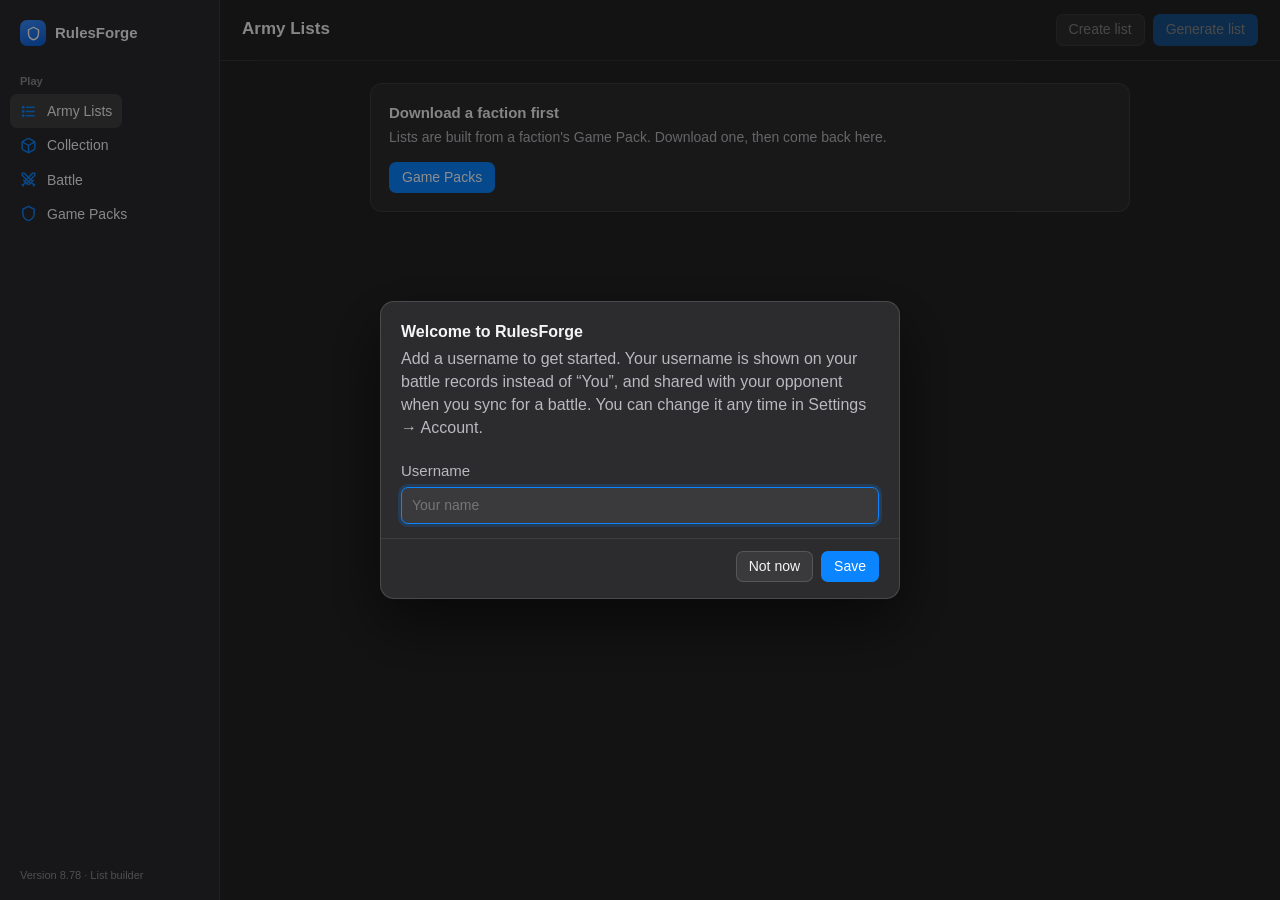
==== index.html @ cf9842af "Datacard: ability rule spans card edge to edge; base size shows a drawn diameter symbol Co-Authored-" ====
<!doctype html>
<html lang="en">
<head>
<meta charset="utf-8">
<meta name="viewport" content="width=device-width, initial-scale=1, viewport-fit=cover">
<title>RulesForge</title>
<meta name="color-scheme" content="dark">
<meta name="theme-color" content="#0a5fd8">
<meta name="rf-version" content="8.78">
<!-- Lets "Add to Home Screen" on iOS launch full-screen with no Safari chrome, like a real app. -->
<meta name="apple-mobile-web-app-capable" content="yes">
<meta name="apple-mobile-web-app-status-bar-style" content="black-translucent">
<meta name="apple-mobile-web-app-title" content="RulesForge">
<meta name="mobile-web-app-capable" content="yes">
<link rel="apple-touch-icon" href="icons/apple-touch-icon.png">
<link rel="icon" href="favicon.png">
<link rel="manifest" href="manifest.json">
<link rel="stylesheet" href="styles.css?v=8.78">
<link rel="stylesheet" href="battle/battle.css?v=8.78">
</head>
<body>
<div class="app">
  <aside class="sidebar">
    <div class="brand">
      <div class="brand-mark"><svg width="15" height="15" viewBox="0 0 24 24" fill="none" stroke="#fff" stroke-width="2.2" stroke-linecap="round" stroke-linejoin="round"><path d="M12 2 4 6v6c0 5 3.4 8.7 8 10 4.6-1.3 8-5 8-10V6l-8-4z"/></svg></div>
      RulesForge
    </div>
    <nav>
      <div class="nav-label">Play</div>
      <!-- Ask Rules is hidden for now (its page and code are kept). To bring it back, remove style="display:none" here and in js/main.js. -->
      <button class="nav-item" data-view="rules" aria-current="page" style="display:none">
        <svg viewBox="0 0 24 24" fill="none" stroke="currentColor" stroke-width="2" stroke-linecap="round" stroke-linejoin="round"><path d="M21 15a2 2 0 0 1-2 2H7l-4 4V5a2 2 0 0 1 2-2h14a2 2 0 0 1 2 2z"/></svg>
        Ask Rules
      </button>
      <button class="nav-item" data-view="lists" aria-current="page">
        <svg viewBox="0 0 24 24" fill="none" stroke="currentColor" stroke-width="2" stroke-linecap="round" stroke-linejoin="round"><path d="M9 6h11M9 12h11M9 18h11"/><circle cx="4.5" cy="6" r="1"/><circle cx="4.5" cy="12" r="1"/><circle cx="4.5" cy="18" r="1"/></svg>
        Army Lists
      </button>
      <button class="nav-item" data-view="collection">
        <svg viewBox="0 0 24 24" fill="none" stroke="currentColor" stroke-width="2" stroke-linecap="round" stroke-linejoin="round"><path d="M21 16V8a2 2 0 0 0-1-1.73l-7-4a2 2 0 0 0-2 0l-7 4A2 2 0 0 0 3 8v8a2 2 0 0 0 1 1.73l7 4a2 2 0 0 0 2 0l7-4A2 2 0 0 0 21 16z"/><path d="M3.3 7 12 12l8.7-5M12 22V12"/></svg>
        Collection
      </button>
      <button class="nav-item" data-view="battle">
        <svg viewBox="0 0 24 24" fill="none" stroke="currentColor" stroke-width="2" stroke-linecap="round" stroke-linejoin="round"><path d="M14.5 17.5 3 6V3h3l11.5 11.5"/><path d="m13 19 6-6M16 16l4 4M19 21l2-2"/><path d="M9.5 17.5 21 6V3h-3L6.5 14.5"/><path d="m11 19-6-6M8 16l-4 4M5 21l-2-2"/></svg>
        Battle
      </button>
      <button class="nav-item" data-view="factions">
        <svg viewBox="0 0 24 24" fill="none" stroke="currentColor" stroke-width="2" stroke-linecap="round" stroke-linejoin="round"><path d="M12 2 4 6v6c0 5 3.4 8.7 8 10 4.6-1.3 8-5 8-10V6l-8-4z"/></svg>
        Game Packs
      </button>
      <button class="nav-item nav-settings" id="settingsBtn" type="button" aria-label="Settings">
        <svg viewBox="0 0 24 24" fill="none" stroke="currentColor" stroke-width="2" stroke-linecap="round" stroke-linejoin="round"><circle cx="12" cy="12" r="3.2"/><path d="M19.4 15a1.65 1.65 0 0 0 .33 1.82l.06.06a2 2 0 1 1-2.83 2.83l-.06-.06a1.65 1.65 0 0 0-1.82-.33 1.65 1.65 0 0 0-1 1.51V21a2 2 0 1 1-4 0v-.09A1.65 1.65 0 0 0 9 19.4a1.65 1.65 0 0 0-1.82.33l-.06.06a2 2 0 1 1-2.83-2.83l.06-.06A1.65 1.65 0 0 0 4.68 15a1.65 1.65 0 0 0-1.51-1H3a2 2 0 1 1 0-4h.09A1.65 1.65 0 0 0 4.6 9a1.65 1.65 0 0 0-.33-1.82l-.06-.06a2 2 0 1 1 2.83-2.83l.06.06A1.65 1.65 0 0 0 9 4.68a1.65 1.65 0 0 0 1-1.51V3a2 2 0 1 1 4 0v.09a1.65 1.65 0 0 0 1 1.51 1.65 1.65 0 0 0 1.82-.33l.06-.06a2 2 0 1 1 2.83 2.83l-.06.06A1.65 1.65 0 0 0 19.4 9a1.65 1.65 0 0 0 1.51 1H21a2 2 0 1 1 0 4h-.09a1.65 1.65 0 0 0-1.51 1z"/></svg>
        Settings
      </button>
    </nav>
    <div class="sidebar-spacer"></div>
    <div class="app-version" title="App version">Version 8.78 · List builder</div>
    <button class="ai-status" id="aiStatusBtn" type="button" style="display:none">
      <span class="dot" id="aiDot"></span>
      <span><span class="label">AI model</span><small id="aiStatusText">Not set up</small></span>
    </button>
  </aside>

  <main>
    <!-- ================= RULES ================= -->
    <section class="view" id="view-rules">
      <header class="toolbar">
        <h1>Ask Rules</h1>
        <div class="spacer"></div>
        <select class="select" id="scopeSelect" title="Which documents to search"></select>
        <button class="btn" id="clearChat" type="button">Clear</button>
      </header>
      <div class="chat" id="chat"><div class="chat-inner" id="chatInner"></div></div>
      <form class="composer" id="composer">
        <div class="composer-inner">
          <textarea id="question" rows="1" placeholder="Ask how a rule works…"></textarea>
          <button class="send" id="sendBtn" type="submit" aria-label="Send" disabled>
            <svg width="16" height="16" viewBox="0 0 24 24" fill="none" stroke="currentColor" stroke-width="2.6" stroke-linecap="round" stroke-linejoin="round"><path d="M12 19V5M5 12l7-7 7 7"/></svg>
          </button>
        </div>
      </form>
    </section>

    <!-- ================= LISTS ================= -->
    <section class="view hidden" id="view-lists">
      <header class="toolbar"><h1 id="listsTitle">Army Lists</h1><div class="spacer"></div><div id="listsToolbar" class="lb-toolbar"></div></header>
      <div class="scroll">
        <div class="content" id="listsHost"></div>
      </div>
    </section>

    <!-- ================= COLLECTION ================= -->
    <section class="view hidden" id="view-collection">
      <header class="toolbar"><h1>Collection</h1></header>
      <div class="coll-wrap">
        <div class="coll-rail" id="collRail"><div class="cr-games" id="crGames"></div><div class="cr-drill" id="crDrill"></div><div class="cr-float" id="crFloat" aria-hidden="true"></div></div>
        <aside class="coll-panel" id="collPanel"></aside>
        <div class="coll-main" id="collMain"></div>
      </div>
      <div class="cs-switch" id="collSwitch"></div>
    </section>

    <!-- ================= FACTIONS ================= -->
    <section class="view hidden" id="view-factions">
      <header class="toolbar fp-toolbar"><h1>Game Packs</h1><div id="factionsToolbar" class="fp-bar"></div></header>
      <!-- Everything else (the Library's home list, a faction, a mission pack, a rules document, or a
           Game Pack's own sections screen) renders into this one content area. -->
      <div class="fp-host" id="factionsHost"></div>
    </section>


    <!-- ================= BATTLE ================= -->
    <section class="view hidden" id="view-battle">
      <header class="toolbar"><h1>Battle</h1><div class="spacer"></div><div id="battleTools"></div></header>
      <div class="scroll"><div class="content bt-content" id="battleHost"></div></div>
    </section>
  </main>
</div>

<datalist id="factionList"></datalist>
<dialog id="sheet"></dialog>
<div class="toast" id="toast"></div>

<script>
/* If the app's scripts fail to start (usually because some files on the site are from an older version), say so. */
setTimeout(function () {
  if (window.rfStarted) return;
  var bar = document.createElement("div");
  bar.className = "version-warn";
  bar.textContent = "RulesForge couldn't start: some files on the site are missing or from an older version. Upload every file from the latest version to GitHub, wait a minute, then reload.";
  document.body.prepend(bar);
}, 5000);
</script>
<script type="module" src="js/main.js?v=8.78"></script>
</body>
</html>
---- styles.css ----
:root {
  --bg: #1c1c1e;
  --window: #232325;
  --sidebar: #2a2a2d;
  --panel: #2c2c2e;
  --panel-2: #323235;
  --control: #3a3a3c;
  --control-hover: #444447;
  --border: rgba(255,255,255,.08);
  --border-strong: rgba(255,255,255,.14);
  --text: #f5f5f7;
  --text-2: #b9b9be;
  --text-3: #8e8e93;
  --accent: #0a84ff;
  --accent-soft: rgba(10,132,255,.18);
  --green: #30d158;
  --orange: #ff9f0a;
  --red: #ff453a;
  --radius: 10px;
  --font: -apple-system, BlinkMacSystemFont, "SF Pro Text", "Helvetica Neue", "Segoe UI", Roboto, sans-serif;
  --mono: ui-monospace, "SF Mono", Menlo, Consolas, monospace;
}
* { box-sizing: border-box; }
/* The whole page never scrolls — only the specific panes inside a view do (.scroll, .fp-host, .lib-body,
   .chat, .fp-left/.fp-right, etc., each its own overflow-y: auto) — so the sidebar/nav and each view's
   header stay fixed in place no matter how far into a view's content the user scrolls. overflow: hidden
   alone covers desktop and Android; iOS Safari (this app's Home Screen/standalone mode included) can still
   rubber-band the whole page on a touch drag unless html/body are also taken out of normal flow entirely
   with position: fixed, so that's added too, belt and braces. */
html { height: 100%; overflow: hidden; }
body { position: fixed; inset: 0; margin: 0; width: 100%; height: 100%; overflow: hidden; overscroll-behavior: none; }
body {
  background: var(--bg);
  color: var(--text);
  font: 14px/1.45 var(--font);
  -webkit-font-smoothing: antialiased;
}
button, input, select, textarea { font: inherit; color: inherit; }
button { cursor: pointer; }
/* iOS Safari auto-zooms the page when a text field's font is under 16px, and on a Home Screen app that zoom
 * gets stuck instead of resetting when the keyboard closes. Every text input/select/textarea in the app
 * otherwise inherits the 14px base font, which is just under that threshold. */
@media (pointer: coarse) {
  input, select, textarea { font-size: 16px; }
}
.hidden { display: none !important; }

/* ---------- Window ---------- */
.app {
  display: grid;
  grid-template-columns: 220px 1fr;
  height: 100vh;
  height: 100dvh;
}
.sidebar {
  background: var(--sidebar);
  border-right: 1px solid var(--border);
  display: flex;
  flex-direction: column;
  padding: 18px 10px 12px;
  gap: 4px;
}
.brand { display: flex; align-items: center; gap: 9px; font-weight: 600; font-size: 15px; padding: 2px 10px 16px; }
.brand-mark { width: 26px; height: 26px; border-radius: 7px; background: linear-gradient(160deg, #3a8dff, #0a5fd8); display: grid; place-items: center; }
.nav-label { font-size: 11px; font-weight: 600; color: var(--text-3); padding: 8px 10px 4px; }
.nav-item {
  display: flex; align-items: center; gap: 10px;
  border: 0; background: transparent; text-align: left;
  padding: 7px 10px; border-radius: 7px; color: var(--text);
}
.nav-item svg { width: 17px; height: 17px; color: var(--accent); flex: none; }
.nav-item:hover { background: rgba(255,255,255,.05); }
.nav-item[aria-current="page"] { background: rgba(255,255,255,.1); }
.sidebar-spacer { flex: 1; }
.app-version { font-size: 11px; color: var(--text-3); padding: 4px 10px; }
.ai-status {
  display: flex; align-items: center; gap: 10px; text-align: left;
  border: 1px solid var(--border); background: var(--panel);
  border-radius: var(--radius); padding: 10px 12px;
}
.ai-status:hover { background: var(--panel-2); }
.ai-status .label { font-weight: 500; display: block; }
.ai-status small { color: var(--text-2); display: block; font-size: 15px; }
.dot { width: 9px; height: 9px; border-radius: 50%; background: var(--text-3); flex: none; }
.dot.ready { background: var(--green); }
.dot.loading { background: var(--orange); animation: pulse 1.2s infinite; }
.dot.error { background: var(--red); }
@keyframes pulse { 50% { opacity: .35; } }

main { min-width: 0; background: var(--window); position: relative; }
.view { position: absolute; inset: 0; display: flex; flex-direction: column; }
.toolbar {
  display: flex; align-items: center; gap: 10px;
  padding: 14px 22px; border-bottom: 1px solid var(--border);
  min-height: 56px;
}
.toolbar h1 { font-size: 17px; font-weight: 600; margin: 0; white-space: nowrap; }
#view-rules .toolbar .select { min-width: 0; flex: 0 1 220px; }
#view-rules .toolbar .btn { flex: none; }
/* Game Packs' own "Game Packs" title bar is the home-screen (Library) header; every subscreen (a bundle, a
   faction, Core Rules, a mission pack) has its own banner with a Back button, so the title bar hides there. */
#view-factions:not(.fp-home) .fp-toolbar { display: none; }
.spacer { flex: 1; }
.scroll { flex: 1; overflow-y: auto; padding: 22px; overscroll-behavior: contain; -webkit-overflow-scrolling: touch; }
.content { max-width: 760px; margin: 0 auto; display: flex; flex-direction: column; gap: 18px; }

/* ---------- Controls ---------- */
.btn {
  border: 1px solid var(--border-strong); background: var(--control);
  border-radius: 7px; padding: 5px 12px; line-height: 1.4;
  display: inline-flex; align-items: center; gap: 6px; white-space: nowrap;
}
.btn:hover { background: var(--control-hover); }
a.btn { text-decoration: none; color: var(--text); }

[hidden] { display: none !important; }

/* ---------- Army list builder ---------- */
.lb-toolbar { display: flex; gap: 8px; align-items: center; }

.lb-left { font-size: 16px; color: var(--text-2); white-space: nowrap; }
.lb-left span { font-size: 20px; font-weight: 700; color: var(--green); font-variant-numeric: tabular-nums; margin-right: 2px; }
.lb-left.over span { color: var(--red); }

.lb-warn { color: var(--orange); }

.lb-namebar { display: flex; align-items: center; gap: 8px; }

.lb-ok { font-size: 15px; color: var(--green); }
.lb-notes { margin: 8px 0 0; padding-left: 18px; color: var(--text-2); font-size: 15px; line-height: 1.5; }

.lb-tag { font-size: 11px; background: rgba(255,159,10,.15); color: var(--orange); border-radius: 8px; padding: 1px 7px; white-space: nowrap; }

.lb-actions { display: flex; flex-wrap: wrap; gap: 8px; align-items: center; }
.lb-detpick { margin-top: 8px; }
.lb-blocked { opacity: .45; }

@media (max-width: 720px) {

  .lb-left span { font-size: 17px; }
}

/* ---------- Faction viewer ---------- */
.fv-unique { display: flex; flex-wrap: wrap; gap: 4px 10px; align-items: baseline; background: var(--bg-2, rgba(255,255,255,.05)); border: 1px solid rgba(255,159,10,.35); border-radius: 10px; padding: 10px 14px; margin: 4px 0 8px; font-size: 16px; color: var(--text-2); }
.fv-unique b { color: #ff9f0a; font-weight: 600; }
/* List editor: three columns */
.lb-editing .scroll { padding: 0; overflow: hidden; }
.lb-editing .content { max-width: none; height: 100%; gap: 0; }
.lb-shell { display: grid; grid-template-columns: minmax(280px, 340px) minmax(0, 1fr) minmax(260px, 320px); height: 100%; min-height: 0; }
.lb-col { overflow-y: auto; min-height: 0; min-width: 0; padding: 16px 16px 40px; overscroll-behavior: contain; -webkit-overflow-scrolling: touch; }
.lb-colL { border-right: 1px solid var(--border); background: var(--bg); }
.lb-colC { display: flex; flex-direction: column; gap: 8px; padding-left: 20px; padding-right: 20px; }
.lb-colR { border-left: 1px solid var(--border); background: var(--bg); padding-top: 0; }

.lb-subtle { font-size: 15px; color: var(--text-2); font-weight: 400; }
.lb-listhead { display: flex; flex-direction: column; gap: 8px; padding-bottom: 6px; }
.lb-listhead h2 { margin: 0; font-size: 18px; min-width: 0; overflow-wrap: anywhere; }
.lb-meta { font-size: 15px; color: var(--text-2); }
.lb-pts { font-size: 16px; color: var(--text-2); }
.lb-pts b { font-size: 22px; color: var(--text); font-variant-numeric: tabular-nums; margin-right: 2px; }
.lb-pts b.over { color: var(--red); }
.lb-bar { height: 4px; border-radius: 2px; background: var(--control); overflow: hidden; }
.lb-bar span { display: block; height: 100%; background: var(--green); }
.lb-bar span.over { background: var(--red); }
.lb-issues { font-size: 15px; color: var(--orange); display: flex; flex-direction: column; gap: 3px; }
.lb-grp { display: flex; flex-direction: column; gap: 8px; margin-top: 18px; }
.lb-grp-title { font-size: 15px; font-weight: 600; color: var(--text-2); letter-spacing: .01em; }
/* C10: Strategic Reserves and Deep Strike — points subtotal against the 50% cap, red when over. */
.lb-reservegrp .lb-grp-title { display: flex; align-items: center; gap: 8px; }
.lb-reservepts { font-variant-numeric: tabular-nums; }
.lb-reservepts.over { color: var(--red); }
.lb-reserve { display: flex; flex-wrap: wrap; gap: 6px; width: 100%; }
.lb-cardwrap { display: flex; flex-direction: column; gap: 4px; }
.lb-card { width: 100%; text-align: left; color: inherit; background: var(--panel); border: 1px solid var(--border); border-radius: 10px; padding: 10px 12px; min-height: 66px; display: flex; flex-direction: column; gap: 3px; }
.lb-card:hover { background: var(--panel-2); }
.lb-card.sel { border-color: var(--accent); box-shadow: inset 0 0 0 1px var(--accent); background: var(--panel-2); }
.lb-card.flash { animation: lbflash 1.2s ease-out; }
@keyframes lbflash { 0%, 30% { background: var(--accent-soft); } 100% { background: var(--panel-2); } }
.lb-ctop { display: flex; gap: 8px; align-items: baseline; }
.lb-cname { font-weight: 700; flex: 1; min-width: 0; }
.lb-ccost { font-size: 16px; color: var(--text-2); font-variant-numeric: tabular-nums; white-space: nowrap; }
.lb-cmeta { font-size: 15px; color: var(--text-2); }
.lb-ctags { display: flex; flex-wrap: wrap; gap: 4px; margin-top: 2px; }
.lb-tag.enh { background: var(--accent-soft); color: #64aaff; }
.lb-tag.upg { background: rgba(48,209,88,.14); color: var(--green); }
.lb-card { position: relative; cursor: pointer; }
.lb-card.bad { border-color: var(--red); box-shadow: inset 0 0 0 1px var(--red); background: rgba(255,69,58,.08); }
.lb-card.bad.sel { box-shadow: inset 0 0 0 1px var(--red), 0 0 0 2px var(--accent-soft); }
.lb-cerr { font-size: 15px; color: var(--red); }
.lb-trash { position: absolute; right: 6px; bottom: 6px; width: 26px; height: 26px; display: grid; place-items: center; border: 0; border-radius: 6px; background: transparent; color: var(--text-3); }
.lb-trash:hover { color: var(--red); background: rgba(255,69,58,.12); }
.lb-attached.bad { border-color: var(--red); }
.lb-problems { background: rgba(255,69,58,.1); border: 1px solid rgba(255,69,58,.45); border-radius: 8px; padding: 8px 12px; color: var(--red); font-size: 15px; display: flex; flex-direction: column; gap: 3px; }
.fv-panel.lb-bad { box-shadow: inset 0 0 0 1px var(--red); }

.lb-switch { position: relative; display: grid; grid-template-columns: repeat(var(--n), minmax(0, 1fr)); background: var(--control); border-radius: 999px; padding: 3px; min-width: min(100%, 300px); }
.lb-thumb { position: absolute; top: 3px; bottom: 3px; left: 3px; width: calc((100% - 6px) / var(--n)); transform: translateX(calc(var(--i) * 100%)); background: var(--accent); border-radius: 999px; box-shadow: 0 1px 3px rgba(0,0,0,.35); transition: transform .2s ease; }
.lb-switch button { position: relative; z-index: 1; border: 0; background: transparent; color: var(--text-2); font-size: 16px; padding: 6px 14px; border-radius: 999px; white-space: nowrap; transition: color .2s; }
.lb-switch button[aria-checked="true"] { color: #fff; font-weight: 600; }
.lb-switch button:focus-visible { outline: 2px solid var(--accent); outline-offset: 2px; }
@media (prefers-reduced-motion: reduce) { .lb-thumb, .lb-switch button { transition: none; } }
@media (max-width: 760px) { .lb-switch { width: 100%; } .lb-switch button { padding: 6px 8px; font-size: 15px; } }
.lb-warnicon { color: var(--red); font-size: 16px; margin-left: 6px; cursor: help; line-height: 1; }
.lb-wtype { font-size: 15px; color: var(--text-2); margin: 10px 0 6px; }
.lb-wtype:first-child { margin-top: 0; }
.lb-wkws { flex-basis: 100%; font-size: 15px; color: var(--text-2); font-weight: 400; padding-top: 4px; }
.lb-pcount { margin-left: 20px; font-weight: 400; }
.lb-count { display: flex; align-items: center; font-size: 16px; font-variant-numeric: tabular-nums; white-space: nowrap; }
.lb-count span { text-align: center; }
.lb-step { border: 1px solid var(--border-strong); background: var(--control); color: var(--text); display: grid; place-items: center; padding: 0; line-height: 1; }
.lb-step:disabled { opacity: .35; cursor: not-allowed; }
.lb-addgrp > summary { list-style: none; cursor: pointer; display: flex; align-items: center; gap: 6px; padding: 4px 0; }
.lb-addgrp > summary::-webkit-details-marker { display: none; }
.lb-addgrp > summary::before { content: "▾"; font-size: 10px; transition: transform .15s; }
.lb-addgrp:not([open]) > summary::before { transform: rotate(-90deg); }
.lb-attached { margin-left: 28px; height: 24px; display: flex; align-items: center; gap: 8px; padding: 0 10px; text-align: left; color: inherit; background: var(--panel-2); border: 1px solid var(--border); border-radius: 7px; font-size: 15px; }
.lb-attached:hover { border-color: var(--border-strong); background: var(--control); }

.lb-attached .lb-aname { flex: 1; min-width: 0; overflow: hidden; text-overflow: ellipsis; white-space: nowrap; }
.lb-empty { color: var(--text-2); text-align: center; padding: 40px 10px; display: flex; flex-direction: column; gap: 12px; align-items: center; }
/* Centre: unit datasheet */
.lb-insp-head { display: flex; flex-direction: column; gap: 10px; padding-bottom: 4px; }
.lb-insp-title { display: flex; align-items: baseline; gap: 12px; }
.lb-insp-title h2 { margin: 0; font-size: 20px; flex: 1; min-width: 0; }
.lb-insp-cost { font-size: 24px; font-weight: 700; color: var(--green); font-variant-numeric: tabular-nums; white-space: nowrap; }
.lb-insp-cost span { font-size: 15px; font-weight: 400; color: var(--text-2); }
.lb-insp-bar { display: flex; flex-wrap: wrap; gap: 8px; align-items: center; }
.btn.lb-on { border-color: var(--orange); color: var(--orange); }
.lb-field { display: flex; flex-direction: column; gap: 6px; }
.lb-field + .lb-field { margin-top: 12px; }
.lb-label { font-size: 15px; color: var(--text-2); font-weight: 600; letter-spacing: .03em; }

.lb-hosts { display: flex; flex-direction: column; gap: 6px; max-height: 260px; overflow-y: auto; }
.lb-host { display: flex; align-items: baseline; gap: 10px; flex-wrap: wrap; text-align: left; color: inherit; background: var(--panel); border: 1px solid var(--border); border-radius: 8px; padding: 8px 12px; }
.lb-host:hover { background: var(--panel-2); }
.lb-host.on { border-color: var(--check, var(--green)); }
.lb-hostname { font-weight: 600; font-size: 13.5px; }
.lb-tick { margin-left: auto; color: var(--check, var(--green)); }
.lb-buffnote { font-size: 15px; color: var(--text-2); padding: 0 4px; }
.lb-buffkw { color: #64aaff; }

.lb-buffed { color: #64aaff; font-weight: 700; }
.lb-wopts { display: flex; flex-direction: column; gap: 6px; }
.lb-wopt { position: relative; display: grid; grid-template-columns: 18px minmax(0, 1fr); column-gap: 12px; align-items: start; background: var(--panel); border: 1px solid var(--border); border-radius: 8px; padding: 0 10px 0 12px; }
.lb-wopt.on { border-color: var(--on-b, rgba(48,209,88,.5)); }
.lb-check { width: 18px; height: 18px; margin: 11px 0 0; accent-color: var(--check, var(--green)); cursor: pointer; }
.lb-wopt summary { list-style: none; cursor: pointer; display: flex; align-items: baseline; gap: 12px; padding: 10px 0; }
.lb-whead { flex: 1; min-width: 0; display: flex; flex-wrap: wrap; align-items: baseline; gap: 2px 10px; }
.lb-wopt summary::-webkit-details-marker { display: none; }
/* The arrow sits between the checkbox and the name: checkbox → arrow and arrow → name are the same 12px. */
.lb-arrow { flex: none; width: 10px; height: 20px; align-self: flex-start; display: flex; align-items: center; justify-content: center; color: var(--text-2); font-size: 16px; line-height: 1; transition: transform .15s; }
.lb-arrow::before { content: "▾"; }
.lb-wopt details:not([open]) .lb-arrow { transform: rotate(-90deg); }
/* A faint divider halfway along the bar: left half opens the details, right half equips. */

.lb-wtitle { font-weight: 700; font-size: 14px; }
.lb-wopt .fv-weapons { padding-bottom: 10px; }
.lb-wopt details[open] { padding-bottom: 12px; }
.lb-wopt .fv-wkw { padding-bottom: 6px; }
.lb-wopt .fv-weapons > .fv-wkw:last-child { padding-bottom: 0; }
/* Right: add units */
.lb-addhead { position: sticky; top: 0; z-index: 2; background: var(--bg); padding: 16px 0 10px; display: flex; flex-direction: column; gap: 8px; }
.lb-addtitle { font-weight: 700; }
.lb-addgrp { gap: 0; margin-top: 12px; }
.lb-addgrp .lb-grp-title { margin-bottom: 4px; }
.lb-addrow { display: flex; align-items: center; gap: 10px; width: 100%; text-align: left; color: inherit; background: transparent; border: 0; border-bottom: 1px solid var(--border); padding: 8px 4px; }
.lb-addrow:hover:not(.full) { background: var(--panel); }
.lb-addrow .lb-aname { flex: 1; min-width: 0; display: flex; flex-direction: column; font-size: 13.5px; }
.lb-plus { width: 22px; height: 22px; flex: none; border-radius: 6px; border: 1px solid var(--border-strong); display: grid; place-items: center; color: var(--green); font-weight: 700; line-height: 1; }
.lb-addrow.full { opacity: .35; cursor: not-allowed; }
.lb-addrow.full .lb-plus { color: var(--text-3); }
.lb-left .lb-w { font-style: normal; }
@media (max-width: 1279px) {
  .lb-shell { grid-template-columns: minmax(260px, 320px) minmax(0, 1fr); }
  .lb-shell[data-pane="add"] .lb-colC { display: none; }
  .lb-shell:not([data-pane="add"]) .lb-colR { display: none; }
  .lb-colR { border-left: 0; }

}
@media (max-width: 760px) {
  .lb-shell { grid-template-columns: minmax(0, 1fr); }
  .lb-shell .lb-col { display: none !important; }
  .lb-shell[data-pane="list"] .lb-colL, .lb-shell[data-pane="unit"] .lb-colC, .lb-shell[data-pane="add"] .lb-colR { display: block !important; }
  .lb-shell[data-pane="unit"] .lb-colC { display: flex !important; }
  .lb-col { padding-left: 16px; padding-right: 16px; border: 0; }

  .lb-left .lb-w { display: none; }
  #view-lists.lb-editing .toolbar { flex-wrap: wrap; gap: 8px; }
  .lb-insp-cost { font-size: 20px; }
}
.fv-panel { background: var(--window); border-radius: 8px; padding: 10px 16px 12px; min-width: 0; }
.fv-panel-head { font-size: 14px; color: var(--text-2); padding-bottom: 6px; margin-bottom: 10px; border-bottom: 1px solid var(--border-strong); }
/* Stat and weapon tables: 24px more room per column (when the screen has it) on a slightly lighter box. */
.fv-stats { display: grid; grid-template-columns: repeat(6, 84px); row-gap: 6px; padding: 12px 16px; border-radius: 10px; background: rgba(255,255,255,.035); border: 1px solid var(--border); width: fit-content; max-width: 100%; }
.fv-stats.named { grid-template-columns: minmax(0, 200px) repeat(6, 84px); }
.fv-stats .lab { font-size: 16px; color: var(--text-2); }
.fv-stats .val { font-size: 14px; font-variant-numeric: tabular-nums; }
.fv-stats .model { font-size: 16px; color: var(--text-2); padding-right: 10px; }
.fv-inv { display: flex; gap: 28px; margin-top: 14px; padding-left: 4px; font-size: 14px; color: var(--text-2); }
.fv-inv .val { color: var(--text); }
.fv-weapons { display: grid; align-items: baseline; row-gap: 4px; overflow-x: auto; padding: 12px 16px; border-radius: 10px; background: rgba(255,255,255,.035); border: 1px solid var(--border); }
/* Each weapon's stat line stays on one line, with at least 52px per stat; a narrow screen scrolls the table sideways. */
.fv-weapons.ranged { grid-template-columns: max-content repeat(6, minmax(52px, 68px)) minmax(0, 1fr); column-gap: 4px; }
.fv-weapons.melee { grid-template-columns: max-content repeat(5, minmax(52px, 68px)) minmax(0, 1fr); column-gap: 4px; }
.fv-weapons .fv-wname { white-space: nowrap; padding-right: 20px; }
.fv-weapons .c, .fv-wh { white-space: nowrap; }

.fv-wh { font-size: 14px; color: var(--text-2); padding-bottom: 6px; border-bottom: 1px solid var(--border-strong); margin-bottom: 6px; }
.fv-weapons .c { text-align: center; font-size: 13.5px; font-variant-numeric: tabular-nums; }
.fv-wh.c { font-size: 14px; }
.fv-wname { font-size: 14px; font-weight: 700; padding-top: 6px; }
.fv-dash { margin-right: 10px; flex: none; }
.fv-wname { display: flex; }

.fv-wkw { grid-column: 2 / -1; font-size: 15px; color: var(--text-2); padding-bottom: 8px; }
/* Keywords as outlined tags, starting under the weapon's name (same corner rounding as the faction buttons). */
.fv-kws { display: flex; flex-wrap: wrap; gap: 4px 6px; }
.fv-weapons .fv-wkw.fv-kws { grid-column: 1 / -1; padding: 4px 0 10px; }
.fv-kw { display: inline-block; font-size: 11.5px; line-height: 1.5; color: var(--kw-t, var(--text-2)); padding: 1px 8px; border: 1px solid var(--kw-b, var(--border-strong)); border-radius: 5px; white-space: nowrap; }
.fv-kw.lb-buffkw { color: #64aaff; border-color: rgba(100,170,255,.45); }

/* Abilities: name in its own column so it's easy to find, rules text aligned beside it. */
.fv-panel { container-type: inline-size; }
/* Any datasheet column too narrow for the full tables (phones, tablets in portrait) uses the compact tables:
   stats in equal columns, and each weapon's name on its own line with its values in equal columns beneath. */
@container (max-width: 540px) {
  .fv-stats, .fv-stats.named { grid-template-columns: repeat(6, minmax(34px, 1fr)); width: auto; }
  .fv-stats.named .model { grid-column: 1 / -1; padding-top: 6px; }
  .fv-stats.named > span:first-child { display: none; }
  .fv-weapons.ranged { grid-template-columns: repeat(6, minmax(0, 1fr)); }
  .fv-weapons.melee { grid-template-columns: repeat(5, minmax(0, 1fr)); }
  .fv-weapons > span:empty:not(.fv-wsep) { display: none; }
  .fv-weapons > .fv-wh:first-child, .fv-weapons .fv-wname, .fv-weapons .fv-wkw { grid-column: 1 / -1; }

}
.fv-ab { display: grid; grid-template-columns: minmax(120px, 30%) minmax(0, 1fr); column-gap: 18px; row-gap: 4px; align-items: baseline; padding: 10px 0; }
.fv-ab + .fv-ab { border-top: 1px solid var(--border); }
.fv-ab:first-child { padding-top: 2px; }
.fv-ab:last-child { padding-bottom: 2px; }
.fv-ab-name { font-size: 14px; font-weight: 600; color: var(--text); line-height: 1.35; }
.fv-ab > .fv-rich { min-width: 0; }
@container (max-width: 440px) { .fv-ab { grid-template-columns: minmax(0, 1fr); } }

/* Army rules: sub-headings keep their colour but aren't bold. */
.fv-army strong, .fv-army .fv-rich strong, .fv-rich.fv-army strong { font-weight: 400; }
.fv-rich { font-size: 15px; color: var(--text-2); line-height: 1.45; }
.fv-rich strong { color: var(--text); font-weight: 600; }
.fv-rich p { margin: 0 0 6px; }
.fv-rich p:last-child { margin-bottom: 0; }
.fv-rich ul { margin: 6px 0 8px; padding-left: 20px; }
.fv-rich li { margin: 2px 0; }
.fv-intro { font-size: 14px; color: var(--text-2); margin-bottom: 6px; }
.fv-units { margin: 0; padding-left: 18px; font-size: 15px; line-height: 1.5; }
.fv-kh { font-size: 14px; font-weight: 600; color: var(--text); margin: 4px 0 4px; }
.fv-kv { font-size: 15px; color: var(--text-2); margin-bottom: 8px; }
@media (max-width: 720px) {
  .fv-stats, .fv-stats.named { grid-template-columns: repeat(6, minmax(34px, 1fr)); }
  .fv-stats.named .model { grid-column: 1 / -1; padding-top: 6px; }
  .fv-stats.named > span:first-child { display: none; }
  .fv-panel { padding: 10px 12px 12px; }
  /* Weapons: name on its own line, values in equal columns beneath */
  .fv-weapons.ranged { grid-template-columns: repeat(6, minmax(0, 1fr)); }
  .fv-weapons.melee { grid-template-columns: repeat(5, minmax(0, 1fr)); }
  .fv-weapons > span:empty:not(.fv-wsep) { display: none; }
  .fv-weapons > .fv-wh:first-child, .fv-wname, .fv-wkw { grid-column: 1 / -1; }

  .fv-wkw { padding-bottom: 10px; }
  .fv-ab-name, .fv-intro, .fv-kh { padding-left: 0; }
}
pre.code { white-space: pre-wrap; word-break: break-word; font: 12px/1.5 var(--mono); background: rgba(0,0,0,.3); border: 1px solid var(--border); border-radius: 8px; padding: 12px; margin: 10px 0; max-height: 260px; overflow: auto; color: var(--text-2); }

a.btn:visited { color: var(--green); }
.btn:disabled { opacity: .45; cursor: default; }
.btn.primary { background: var(--accent); border-color: transparent; color: #fff; font-weight: 500; }
.btn.primary:hover { filter: brightness(1.1); }
.btn.large { padding: 8px 18px; font-size: 14px; }
.btn.plain { background: transparent; border-color: transparent; color: var(--accent); padding: 4px 6px; }
.btn.plain:hover { background: rgba(255,255,255,.06); }
.btn.danger { color: var(--red); }
.input, .select, textarea.input {
  width: 100%; background: var(--control); border: 1px solid var(--border-strong);
  border-radius: 7px; padding: 7px 10px; outline: none;
}
.input:focus, .select:focus, textarea.input:focus { border-color: var(--accent); box-shadow: 0 0 0 3px var(--accent-soft); }
.select { width: auto; padding-right: 8px; }
textarea.input { resize: vertical; min-height: 80px; line-height: 1.45; }
.field { display: flex; flex-direction: column; gap: 6px; }
.field > label { font-size: 15px; font-weight: 500; color: var(--text-2); }
.hint { font-size: 15px; color: var(--text-3); }
.row { display: flex; gap: 12px; flex-wrap: wrap; }
.row > .field { flex: 1 1 200px; }

.segmented { display: inline-flex; background: var(--control); border-radius: 8px; padding: 2px; gap: 2px; flex-wrap: wrap; }
.segmented button { border: 0; background: transparent; border-radius: 6px; padding: 5px 14px; color: var(--text-2); }
.segmented button[aria-pressed="true"] { background: #636366; color: var(--text); box-shadow: 0 1px 2px rgba(0,0,0,.3); }

.card { background: var(--panel); border: 1px solid var(--border); border-radius: 12px; padding: 18px; }
.card h2 { font-size: 15px; font-weight: 600; margin: 0 0 4px; }
.card > p { margin: 0 0 14px; color: var(--text-2); }
.stack { display: flex; flex-direction: column; gap: 14px; }

/* ---------- Rules chat ---------- */
.chat { flex: 1; overflow-y: auto; padding: 22px; overscroll-behavior: contain; -webkit-overflow-scrolling: touch; }
.chat-inner { max-width: 760px; margin: 0 auto; display: flex; flex-direction: column; gap: 14px; }
.bubble { max-width: 85%; padding: 10px 14px; border-radius: 16px; word-wrap: break-word; }
.bubble.user { align-self: flex-end; background: var(--accent); color: #fff; border-bottom-right-radius: 5px; white-space: pre-wrap; }
.bubble.bot { align-self: flex-start; background: var(--panel-2); border-bottom-left-radius: 5px; max-width: 92%; }
.bubble.bot.error { color: var(--text-2); }
.bubble p { margin: 0 0 8px; }
.bubble p:last-child { margin-bottom: 0; }
.bubble ul, .bubble ol { margin: 4px 0 8px; padding-left: 20px; }
.bubble code { font-family: var(--mono); font-size: 15px; background: rgba(255,255,255,.08); padding: 1px 4px; border-radius: 4px; }
.cite {
  display: inline-block; min-width: 18px; padding: 0 5px; margin: 0 1px;
  border-radius: 5px; background: var(--accent-soft); color: #64aaff;
  font-size: 11px; font-weight: 600; text-align: center; cursor: pointer; vertical-align: 1px;
}
.sources { margin-top: 10px; border-top: 1px solid var(--border); padding-top: 8px; }
.sources > summary { color: var(--text-2); font-size: 15px; cursor: pointer; list-style: none; }
.sources > summary::before { content: "▸ "; }
.sources[open] > summary::before { content: "▾ "; }
.source { margin-top: 8px; font-size: 15px; }
.source summary { cursor: pointer; color: var(--text); font-weight: 500; }
.source div { white-space: pre-wrap; color: var(--text-2); margin-top: 4px; padding: 8px 10px; background: rgba(0,0,0,.2); border-radius: 7px; max-height: 260px; overflow-y: auto; }
.source.flash summary { color: #64aaff; }
/* Answer layout: bold section headers, 1.3em between lines and bullets, 2em before each new section. */
.bubble .answer { line-height: 1.45; }
.bubble .answer > * { margin: 0; }
.bubble .answer > * + * { margin-top: 1.3em; }
.bubble .answer ul, .answer ol { padding-left: 20px; }
.bubble .answer li + li { margin-top: 1.3em; }
.bubble .answer > * + .ans-h { margin-top: 2em; }
.bubble .answer > .ans-h + * { margin-top: .5em; }
.ans-h { font-size: 1em; font-weight: 700; color: var(--text); }
.example.more-btn { align-self: flex-start; font-size: 16px; padding: 5px 14px; color: var(--accent); }
.searched { font-size: 11.5px; color: var(--text-3); margin-bottom: 6px; }
.hints { font-size: 15px; color: var(--orange); background: rgba(255,159,10,.08); border-radius: 8px; padding: 8px 10px; margin-bottom: 8px; display: flex; flex-direction: column; gap: 4px; }
.hints strong { color: var(--text); font-weight: 600; }
.status-line { font-size: 15px; color: var(--text-2); display: flex; align-items: center; gap: 8px; }
.spinner { width: 13px; height: 13px; border: 2px solid var(--text-3); border-top-color: var(--text); border-radius: 50%; animation: spin .8s linear infinite; flex: none; }
@keyframes spin { to { transform: rotate(360deg); } }
.composer {
  border-top: 1px solid var(--border); padding: 12px 22px 16px;
  background: var(--window);
}
.composer-inner { max-width: 760px; margin: 0 auto; display: flex; gap: 10px; align-items: flex-end; }
.composer textarea {
  flex: 1; resize: none; min-height: 40px; max-height: 160px;
  background: var(--control); border: 1px solid var(--border-strong);
  border-radius: 20px; padding: 9px 16px; outline: none; line-height: 1.4;
}
.composer textarea:focus { border-color: var(--accent); }
.send { width: 36px; height: 36px; border-radius: 50%; border: 0; background: var(--accent); color: #fff; display: grid; place-items: center; flex: none; }
.send:disabled { background: var(--control); color: var(--text-3); cursor: default; }
.examples { display: flex; flex-direction: column; gap: 8px; align-items: flex-start; }
.example { border: 1px solid var(--border-strong); background: transparent; border-radius: 16px; padding: 6px 14px; color: var(--text); text-align: left; }
.example:hover { background: rgba(255,255,255,.05); }

/* ---------- Getting started ---------- */
.steps { display: flex; flex-direction: column; gap: 10px; margin: 0; padding: 0; list-style: none; }
.step { display: flex; align-items: center; gap: 12px; padding: 12px 14px; background: var(--panel-2); border-radius: 10px; }
.step-num { width: 26px; height: 26px; border-radius: 50%; display: grid; place-items: center; background: var(--control); font-weight: 600; font-size: 16px; flex: none; }
.step.done .step-num { background: var(--green); color: #000; }
.step-text { flex: 1; }
.step-text strong { display: block; font-weight: 500; }
.step-text span { color: var(--text-2); font-size: 15px; }

/* ---------- Library ---------- */
.group-title { font-size: 15px; font-weight: 600; color: var(--text-2); margin: 6px 4px -8px; }
.list { background: var(--panel); border: 1px solid var(--border); border-radius: 12px; overflow: hidden; }
.list-row { display: flex; align-items: center; gap: 12px; padding: 11px 14px; }
.list-row + .list-row { border-top: 1px solid var(--border); }
.list-row .icon { width: 30px; height: 30px; border-radius: 7px; background: var(--control); display: grid; place-items: center; flex: none; color: var(--accent); }
.list-row .icon svg { width: 16px; height: 16px; }
.list-row { flex-wrap: wrap; }
.list-row .main { flex: 1 1 260px; min-width: 0; }
.list-row .title { font-weight: 500; overflow-wrap: anywhere; }
.list-row .meta { font-size: 15px; color: var(--text-2); }
.progress { height: 6px; background: var(--control); border-radius: 3px; overflow: hidden; margin-top: 8px; }
.progress > div { height: 100%; background: var(--accent); width: 0; transition: width .2s; }

.pts { font-variant-numeric: tabular-nums; white-space: nowrap; }
.total { display: flex; justify-content: space-between; font-weight: 600; padding-top: 12px; margin-top: 4px; border-top: 1px solid var(--border-strong); }
.total.over { color: var(--red); }
.check { display: flex; gap: 8px; font-size: 15px; color: var(--text-2); padding: 3px 0; }
.check.problem { color: var(--orange); }

details.more > summary { cursor: pointer; color: var(--accent); font-size: 16px; list-style: none; }
details.more > summary::before { content: "▸ "; }
details.more[open] > summary::before { content: "▾ "; }
pre.saved { white-space: pre-wrap; font: 12.5px/1.5 var(--mono); color: var(--text-2); margin: 8px 0 0; }

/* ---------- Sheets ---------- */
dialog {
  border: 1px solid var(--border-strong); border-radius: 14px;
  background: var(--panel); color: var(--text); padding: 0;
  width: min(520px, calc(100vw - 32px)); max-height: calc(100dvh - 48px);
  box-shadow: 0 24px 60px rgba(0,0,0,.55);
  overflow: hidden;
}
dialog.wide { width: min(860px, calc(100vw - 32px)); }
dialog::backdrop { background: rgba(0,0,0,.45); }
.sheet { display: flex; flex-direction: column; max-height: calc(100dvh - 50px); min-height: 0; }
.sheet > .sheet-head, .sheet > .sheet-foot { flex: none; }
.sheet-body > * { flex-shrink: 0; }
.sheet-head { padding: 18px 20px 6px; }
.sheet-head h2 { margin: 0; font-size: 16px; font-weight: 600; }
.sheet-head p { margin: 4px 0 0; color: var(--text-2); font-size: 16px; }
.sheet-body { padding: 14px 20px; overflow-y: auto; display: flex; flex-direction: column; gap: 14px; flex: 1 1 auto; min-height: 0; overscroll-behavior: contain; -webkit-overflow-scrolling: touch; }
.sheet-foot { padding: 12px 20px 16px; display: flex; justify-content: flex-end; gap: 8px; border-top: 1px solid var(--border); }

/* ---------- Game Packs: the catalog pop-up (js/packs.js) ---------- */
.pk-group + .pk-group { margin-top: 18px; }
.pk-group h3 { margin: 0 0 8px; font-size: 16px; font-weight: 700; letter-spacing: .04em; text-transform: uppercase; color: var(--text-2); }
/* The whole row is the download button now (name, size/contents and all) — .pk-get is just the trailing
   label ("Download"/"Update"/"Re-download"), not a separate control. */
.pk-row { display: block; padding: 12px 10px; margin: 0 -10px; border-top: 1px solid var(--border); cursor: pointer; }
.pk-group .pk-row:first-of-type { border-top: 0; padding-top: 0; }
.pk-row:hover, .pk-row:focus-visible { background: var(--control); border-radius: 10px; outline: 0; }
.pk-row.busy { cursor: default; opacity: .75; pointer-events: none; }
.pk-head { display: flex; align-items: center; gap: 10px; }
.pk-icon { flex: none; width: 36px; height: 36px; border-radius: 9px; background: var(--control); display: grid; place-items: center; color: var(--accent); }
.pk-icon svg { width: 18px; height: 18px; }
.pk-text { flex: 1; min-width: 0; display: flex; flex-direction: column; gap: 2px; }
.pk-name { font-weight: 700; font-size: 15px; display: flex; align-items: center; gap: 8px; flex-wrap: wrap; }
.pk-meta { font-size: 15px; color: var(--text-2); }
.pk-get { flex: none; font-size: 16px; font-weight: 700; color: var(--accent); white-space: nowrap; }
.pk-tag { font-size: 11px; font-weight: 700; text-transform: uppercase; letter-spacing: .03em; padding: 2px 7px; border-radius: 6px; background: var(--control); color: var(--text-2); }
.pk-tag-new { background: var(--accent-soft); color: var(--accent); }
.choice { display: flex; gap: 12px; align-items: flex-start; padding: 11px 13px; border: 1px solid var(--border-strong); border-radius: 10px; cursor: pointer; }
.choice:has(input:checked) { border-color: var(--accent); background: var(--accent-soft); }
.choice input { margin-top: 3px; accent-color: var(--accent); }
.choice strong { display: block; font-weight: 500; }
.choice span { color: var(--text-2); font-size: 15px; }
table.points { width: 100%; border-collapse: collapse; font-size: 16px; }
table.points th { text-align: left; font-weight: 500; color: var(--text-2); font-size: 15px; padding: 0 6px 6px; position: sticky; top: 0; background: var(--panel); }
table.points td { padding: 3px; }
table.points .input { padding: 4px 7px; }
table.points input[type=number] { width: 72px; }
table.points input[type=checkbox] { accent-color: var(--accent); }

.empty { text-align: center; color: var(--text-2); padding: 30px 10px; }
.toast {
  position: fixed; left: 50%; bottom: 28px; transform: translateX(-50%);
  background: #48484a; color: var(--text); padding: 8px 16px; border-radius: 20px;
  box-shadow: 0 8px 24px rgba(0,0,0,.4); font-size: 16px; z-index: 50; white-space: nowrap; text-align: center;
  opacity: 0; transition: opacity .2s; pointer-events: none;
}
.toast.show { opacity: 1; }

/* ---------- Phone and tablet layout: the menu moves to a bar along the bottom ----------
   Below 1280px wide, and on touch screens up to 1400px (large tablets in landscape), the side menu becomes the bottom bar,
   leaving the full width for the page (the Factions page keeps its two columns on tablets). */
@media (max-width: 1279px), (pointer: coarse) and (max-width: 1400px) {
  .app { grid-template-columns: 1fr; grid-template-rows: 1fr auto; }
  .sidebar {
    grid-row: 2; flex-direction: row; padding: 6px 8px calc(6px + env(safe-area-inset-bottom));
    border-right: 0; border-top: 1px solid var(--border); gap: 2px; align-items: stretch;
  }
  .brand, .nav-label, .sidebar-spacer, .sidebar .app-version { display: none; }
  .sidebar nav { display: contents; }
  .nav-item { flex: 1; flex-direction: column; gap: 2px; font-size: 11px; padding: 6px 2px; justify-content: center; }
  .nav-item[aria-current="page"] { background: transparent; color: var(--accent); }
  .ai-status { flex: 1; flex-direction: column; gap: 4px; padding: 6px 2px; border: 0; background: transparent; font-size: 11px; justify-content: center; }
  .ai-status small { display: none; }
  .ai-status .label { font-weight: 400; }
  .toolbar, .scroll, .chat { padding-left: 16px; padding-right: 16px; }
  .composer { padding-left: 16px; padding-right: 16px; }
  .bubble { max-width: 92%; }
}
@media (min-width: 721px) and (max-width: 1279px), (min-width: 721px) and (pointer: coarse) and (max-width: 1400px) {
  /* Tablets: a roomier bottom bar, with each item's icon beside its name. */
  .sidebar { justify-content: center; gap: 6px; padding-left: 16px; padding-right: 16px; }
  .nav-item, .ai-status { flex: 0 1 170px; flex-direction: row; gap: 8px; font-size: 16px; padding: 10px 8px; }
  .toolbar, .scroll, .chat { padding-left: 24px; padding-right: 24px; }
  .composer { padding-left: 24px; padding-right: 24px; }
}

.version-warn {position:sticky;top:0;z-index:50;padding:10px 16px;background:#7a2a1f;color:#fff;font-size: 16px;text-align:center}

/* Enhancements and upgrades: a checklist like the weapons, with each one's rules under its name. */
.lb-enhopt { grid-template-columns: 18px minmax(0, 1fr); padding: 0 12px 0 12px; }
.lb-enhmore { display: flex; flex-direction: column; gap: 4px; padding: 0 0 12px 22px; }
.lb-enhopt .lb-enhtaken { margin: 0 0 10px 22px; }
.lb-enhopt.on { border-color: var(--on-b, rgba(48,209,88,.5)); }

.lb-enhopt.taken .lb-check { cursor: not-allowed; opacity: .4; }
.lb-enhopt.taken .lb-enhhead, .lb-enhopt.taken .lb-enhdet, .lb-enhopt.taken .lb-enhtext { opacity: .45; }
.lb-enhbody { display: flex; flex-direction: column; min-width: 0; }
.lb-enhhead { display: flex; flex-wrap: wrap; align-items: baseline; gap: 2px 10px; }
.lb-enhpts { font-size: 15px; color: var(--text-2); }
.lb-enhdet { font-size: 15px; color: var(--text-3); }
.lb-enhtext { display: block; }
.lb-enhtaken { display: flex; flex-wrap: wrap; align-items: center; gap: 6px 12px; margin-top: 4px; font-size: 15px; color: var(--red); }
.lb-enhmove { padding: 4px 10px; font-size: 15px; }
.lb-enhnote { font-size: 15px; color: var(--text-2); margin: -2px 0 8px; }
.lb-why { display: block; color: var(--red); font-size: 15px; margin-top: 2px; }
.lb-host[disabled] { opacity: .55; cursor: not-allowed; }
.lib-status { color: var(--orange); }
.fv-ab-ref { display: block; font-size: 11.5px; font-weight: 400; color: var(--text-3); margin-top: 2px; }
/* Factions page: list on the left (30%), the selected item on the right (70%) */
.fp-host { flex: 1; min-height: 0; }
/* Swipe or tap back (a finger, a trackpad, or the ‹ Back button): the old screen slides out to the
   right, the new one slides in from the left — the same transition iOS uses for back navigation. */
.fp-host.fp-leaving { animation: fpSlideOut .15s ease-in forwards; }
.fp-host.fp-entering { animation: fpSlideIn .18s ease-out; }
.fp-host.fp-leaving-l { animation: fpSlideOutL .15s ease-in forwards; }
.fp-host.fp-entering-r { animation: fpSlideInR .18s ease-out; }
@keyframes fpSlideOut { to { transform: translateX(32px); opacity: 0; } }
@keyframes fpSlideOutL { to { transform: translateX(-32px); opacity: 0; } }
@keyframes fpSlideInR { from { transform: translateX(28px); opacity: 0; } to { transform: translateX(0); opacity: 1; } }
@keyframes fpSlideIn { from { transform: translateX(-28px); opacity: 0; } to { transform: translateX(0); opacity: 1; } }
@media (prefers-reduced-motion: reduce) {
  .fp-host.fp-leaving, .fp-host.fp-entering, .fp-host.fp-leaving-l, .fp-host.fp-entering-r { animation: none; }
}
.fp-shell { display: grid; grid-template-columns: calc(30% + 30px) minmax(0, 1fr); height: 100%; min-height: 0; }
.fp-left, .fp-right { overflow-y: auto; min-height: 0; min-width: 0; overscroll-behavior: contain; -webkit-overflow-scrolling: touch; }
.fp-left { border-right: 1px solid var(--border); background: var(--bg); padding: 14px 14px 40px; display: flex; flex-direction: column; gap: 4px; }
.fp-right { padding: 18px 120px 48px 24px; display: flex; flex-direction: column; gap: 8px; }
/* The full-width search bar under a screen's banner (Core Rules, a faction, a Game Pack's own
   sections) — standard padding either side, matching the content pane it sits above. */
.fp-search-wrap { padding: 14px 24px 10px; flex: none; }
.fp-search { position: relative; display: flex; align-items: center; }
.fp-search svg { position: absolute; left: 12px; width: 16px; height: 16px; color: var(--text-3); pointer-events: none; }
.fp-search input.input { padding-left: 34px; }
.fp-grp { margin-top: 10px; }
.fp-grp > summary { list-style: none; cursor: pointer; display: flex; align-items: center; gap: 6px; padding: 4px 0 6px; }
.fp-grp > summary::-webkit-details-marker { display: none; }
.fp-grp > summary.on .lb-grp-title { font-weight: 800; text-decoration: underline; text-underline-offset: 4px; }
.fp-grp > summary::before { content: "▾"; width: 16px; text-align: center; font-size: 16px; line-height: 1; color: var(--text); transition: transform .15s; }
.fp-grp:not([open]) > summary::before { transform: rotate(-90deg); }
.fp-items { display: flex; flex-direction: column; gap: 4px; }
/* Under a selected detachment: the arrow is indented 20px from its name box, and every gap in this block is 10px. */
.fp-subs { display: flex; flex-direction: column; gap: 10px; padding: 6px 0 4px 20px; }
.fp-subrow { display: flex; align-items: center; gap: 10px; }
.fp-arrow { flex: none; width: 14px; height: 14px; color: var(--text-2); }
.fp-arrow path { fill: none; stroke: currentColor; stroke-width: 1.5; stroke-linecap: round; stroke-linejoin: round; }
.fp-subbox { flex: 1; min-width: 0; display: block; text-align: left; font: 600 13px/1.3 var(--font); color: var(--text); padding: 9px 12px; border: 1px solid var(--border); border-radius: 8px; background: var(--panel); cursor: pointer; }
.fp-subbox:hover { border-color: var(--border-strong); background: var(--panel-2); }
.fp-subbox.on { border-color: var(--accent); background: var(--accent-soft); }
.fp-disp { display: flex; align-items: center; gap: 10px; font-size: 15px; font-weight: 600; }
.fp-disp-sym { color: var(--accent); font-size: 16px; line-height: 1; }
.fp-subbox > summary::-webkit-details-marker { display: none; }

.fp-item { display: flex; align-items: baseline; gap: 10px; width: 100%; text-align: left; padding: 9px 12px; border-radius: 8px; border: 1px solid var(--border); background: var(--panel); color: var(--text); font: inherit; cursor: pointer; }
.fp-item:hover { border-color: var(--border-strong); background: var(--panel-2); }
.fp-item.on { border-color: var(--accent); background: var(--accent-soft); }
.fp-item { flex-wrap: wrap; row-gap: 4px; }
.fp-iname { flex: 1 1 9em; min-width: 0; font-size: 14px; font-weight: 600; overflow-wrap: break-word; }
.fp-imeta { font-size: 15px; color: var(--text-2); white-space: nowrap; }
.fp-head { display: flex; flex-direction: column-reverse; gap: 4px; padding-bottom: 6px; }
.fp-head h2 { margin: 0; font-size: 22px; }
.fp-sub { font-size: 16px; font-weight: 600; letter-spacing: .02em; color: var(--accent); }
/* A rule's number, in the left list and the right-hand heading: not bold, with the dash either
   side of it given a little extra breathing room. */
.fp-rulenum { font-weight: 400; }
.fp-ruledash { margin: 0 4px; }
.fp-text { font-size: 16px; }
.fp-empty, .fp-none { color: var(--text-2); text-align: center; padding: 40px 16px; }
@media (max-width: 760px) {
  .fp-shell { grid-template-columns: minmax(0, 1fr); }
  .fp-shell .fp-right { display: none; }
  .fp-shell.show-detail .fp-left { display: none; }
  .fp-shell.show-detail .fp-right { display: flex; padding: 12px 16px 40px; }
  .fp-left { border-right: 0; }
}

/* ---------- The header: just the page title and the download button ---------- */
.fp-toolbar { padding-top: 8px; padding-bottom: 8px; min-height: 0; }
.fp-bar { flex: 1; min-width: 0; display: flex; align-items: center; justify-content: flex-end; gap: 10px; }
/* A faction's own button look, reused only for the preview in its "symbol, banner & colours" sheet now
   that faction buttons no longer sit in the header. */
.fp-fac {
  position: relative; flex: none; height: 39px; padding: 0 20px;
  display: flex; align-items: center; justify-content: center; overflow: hidden; white-space: nowrap;
  border-radius: 10px; border: 1px solid var(--border-strong); background: var(--panel);
  color: var(--text-2); font: 600 12px/1 var(--font); cursor: pointer;
  transition: color .25s, background-color .25s, box-shadow .35s, padding .45s ease, font-size .3s ease;
}
.fp-fac:hover { color: var(--text); background: var(--panel-2); }
/* Not selected: 12px name, the button only as wide as the name with 20px on each side.
   Selected: 14px name, and the symbol fades in 20px from the right edge, 5px from the top and 6px from the bottom. */
.fp-fac.on { font-size: 14px; }
.fp-fac.on.has-sym { padding-right: 62px; }
.fp-fac-name { position: relative; }
.fp-fac-sym { position: absolute; right: 20px; top: 4px; height: 28px; width: 30px; display: grid; place-items: center; opacity: 0; transform: translateX(-12px); transition: opacity .45s ease, transform .45s ease; pointer-events: none; }
.fp-fac-sym img { max-width: 30px; max-height: 28px; object-fit: contain; filter: drop-shadow(0 0 5px color-mix(in srgb, var(--c1) 45%, transparent)); }
.fp-fac.on .fp-fac-sym { opacity: 1; transform: none; }
.fp-fac.on {
  color: var(--text);
  border-color: transparent;
  background: linear-gradient(var(--panel-2), var(--panel-2)) padding-box, linear-gradient(90deg, var(--c1), var(--c2)) border-box;
  box-shadow: -4px 0 12px -3px color-mix(in srgb, var(--c1) 70%, transparent), 4px 0 12px -3px color-mix(in srgb, var(--c2) 70%, transparent);
}
@media (prefers-reduced-motion: reduce) { .fp-fac, .fp-fac-sym { transition: none; } }
/* The kebab menu for "Symbol, banner & colours", floated in the corner of a faction's own banner (it's
   the only place it appears now that the header holds just the title and the download button). */
.fp-style { position: absolute; top: 14px; right: max(14px, env(safe-area-inset-right, 0px)); z-index: 1; display: grid; place-items: center; width: 36px; height: 36px; padding: 0; border: 0; border-radius: 9px; background: rgba(0,0,0,.22); color: #fff; cursor: pointer; opacity: .92; transition: background .15s, opacity .15s; }
.fp-style:hover { background: rgba(0,0,0,.34); opacity: 1; }
.fp-style:focus-visible { outline: 2px solid var(--accent, #0a84ff); outline-offset: 2px; }
/* The back button inside every banner (a faction's, a mission pack's, a rules document's, and a Game
   Pack's own sections screen), to the home screen — same bordered-box look as the app's other back
   buttons (e.g. .fp-bannerback on a datasheet), just available on every layout, not touch only. */
.fp-homelink { align-self: flex-start; display: inline-flex; align-items: center; min-height: 36px; padding: 6px 14px; margin-bottom: 4px; border: 1px solid rgba(255,255,255,.55); border-radius: 10px; background: rgba(0,0,0,.25); color: #fff; font-size: 14px; font-weight: 600; cursor: pointer; }
.fp-homelink:hover { background: rgba(0,0,0,.4); }
.fp-stylebody { display: flex; flex-direction: column; gap: 16px; }
.fp-stylepreview { display: flex; padding: 10px; }
.fp-stylerow { display: flex; flex-wrap: wrap; align-items: center; gap: 10px; }
.fp-colour { display: inline-flex; align-items: center; gap: 8px; font-size: 16px; color: var(--text-2); }
.fp-colour input { width: 38px; height: 28px; padding: 0; border: 1px solid var(--border-strong); border-radius: 6px; background: none; }

/* ---------- Factions: detachment rows ---------- */
.fp-det { flex-direction: column; align-items: stretch; flex-wrap: nowrap; }
.fp-irow { display: flex; flex-wrap: wrap; align-items: baseline; align-content: flex-start; gap: 6px 10px; min-width: 0; }
.fp-det .fp-iname { flex: 1 1 9em; overflow-wrap: break-word; }
.fp-det .fp-dp { margin-left: auto; align-self: center; }
.fp-det .fp-uq { flex: none; white-space: nowrap; }
/* The Unique tag sits on the right, next to DP, as an outlined tag with a ◆ marker ("Unique" shows on hover).
   Brightness against the detachment name (100%): DP text 75% with a 45% border; tag text and ◆ 65% with a 39% border. */
.fp-det .fp-uq { margin-left: auto; align-self: center; padding: 2px 8px; border-radius: 999px; border: 1px solid #5f5f60; }
.fp-det .fp-uq + .fp-dp { margin-left: 0; }
.fp-det .fp-uq-k { display: none; }
.fp-det .fp-uq-v { color: #9fa0a1; }
.fp-det .fp-uq-v::before { content: "◆ "; color: #9fa0a1; }
.fp-det .fp-dp { color: #b8b8b9; border-color: #6e6e6f; }
.fp-dp { flex: none; font-size: 15px; font-weight: 700; color: var(--text-2); font-variant-numeric: tabular-nums; padding: 1px 7px; border: 1px solid var(--border-strong); border-radius: 999px; }
.fp-uq { display: flex; align-items: baseline; gap: 7px; font: 700 10px/1.3 var(--font); letter-spacing: .08em; }
.fp-uq-k { text-transform: uppercase; color: var(--text-3); }
/* The tag itself: same type as "UNIQUE", in a grey halfway between that label and the detachment name. */
.fp-uq-v { color: color-mix(in srgb, var(--text-3) 50%, var(--text)); }
.fv-link { all: unset; cursor: pointer; color: var(--accent); }
.fv-link:hover, .fv-link:focus-visible { text-decoration: underline; }
.lb-none { padding: 2px 2px 4px; }

@media (max-width: 760px) {
  .fp-toolbar { flex-wrap: wrap; row-gap: 0; position: relative; }
  .fp-bar { flex-basis: 100%; }
}

/* ---------- Factions: banner (full width, above both columns) ---------- */
.fp-host.fp-has-wide { display: flex; flex-direction: column; }
.fp-has-wide .fp-shell { flex: 1; min-height: 0; height: auto; }
.fp-banner {
  position: relative; overflow: hidden; flex: none; display: flex; align-items: center; min-height: 104px;
  padding: 20px 120px 20px max(26px, env(safe-area-inset-left, 0px)); border-bottom: 1px solid var(--border);
  /* The faction's colours mixed well into the app's own grey, so it stays in keeping with the rest of the app. */
  background:
    radial-gradient(90% 160% at 100% 50%, color-mix(in srgb, var(--c2) 14%, transparent), transparent 65%),
    linear-gradient(105deg, color-mix(in srgb, var(--c1) 24%, var(--window)), color-mix(in srgb, var(--c1) 10%, var(--window)) 65%, color-mix(in srgb, var(--c2) 10%, var(--window)));
}
/* A coloured edge on the left (the faction's two colours) and a single-colour line along the bottom. */
.fp-banner::before { content: ""; position: absolute; left: 0; top: 0; bottom: 0; width: 4px; background: linear-gradient(180deg, var(--c1), var(--c2)); }
/* With your own banner image: the picture fills the right side and fades into the faction's colours behind the name. */
.fp-banner.has-art {
  min-height: 132px; padding-right: 22px;
  background:
    linear-gradient(90deg, color-mix(in srgb, var(--c1) 24%, var(--window)) 0%, color-mix(in srgb, var(--c1) 18%, var(--window)) 30%, color-mix(in srgb, var(--c1) 8%, transparent) 65%, transparent 100%),
    var(--art) right center / cover no-repeat, #111;
}
.fp-banner::after { content: ""; position: absolute; left: 0; right: 0; bottom: 0; height: 2px; background: var(--c1); opacity: .6; }
/* Banner symbol (faction pack ruleset, rule 9): as tall as the banner allows, 5px from the top and 5px above the coloured
   bottom line. It sits in a slot 30px wider than it is tall, centred in that slot, so every symbol's centre lines up
   whatever its shape; a wide image can use the full slot width. */
.fp-banner { --mark-gap: 5px; --mark-w: 131px; }   /* 101px tall on desktop + 30px */
.fp-banner:has(> .fp-banner-mark) { padding-right: calc(30px + var(--mark-w) + 20px); }
.fp-banner-mark { position: absolute; right: 30px; top: var(--mark-gap); bottom: calc(var(--mark-gap) + 2px); height: calc(100% - 2 * var(--mark-gap) - 2px); width: var(--mark-w); object-fit: contain; object-position: center; filter: drop-shadow(0 0 12px color-mix(in srgb, var(--c1) 60%, transparent)); }
.fp-banner-text { position: relative; display: flex; flex-direction: column; gap: 6px; min-width: 0; }
.fp-banner-kicker { font: 700 11px/1 var(--font); letter-spacing: .16em; text-transform: uppercase; color: var(--accent); }
.fp-banner-name { font: 700 30px/1.05 Georgia, "Iowan Old Style", "Palatino Linotype", serif; letter-spacing: .01em; color: #fff; text-shadow: 0 2px 12px rgba(0,0,0,.55); overflow-wrap: anywhere; }
.fp-banner-counts { display: flex; flex-wrap: wrap; gap: 4px 16px; font-size: 16px; color: rgba(255,255,255,.78); text-shadow: 0 1px 6px rgba(0,0,0,.5); }
.fp-banner-counts b { color: #fff; }
@media (max-width: 760px) {
  .fp-banner { min-height: 84px; padding: 14px 80px 14px 16px; }
  .fp-banner.has-art { min-height: 96px; padding-right: 16px; }
  .fp-banner-name { font-size: 24px; }
  .fp-banner-counts { font-size: 15px; }
  .fp-banner { --mark-w: 112px; }   /* 82px tall on phones + 30px */
  .fp-banner:has(> .fp-banner-mark) { padding-right: calc(16px + var(--mark-w) + 12px); }
  .fp-banner-mark { right: 16px; }
}

/* Parts of an army rule ("[Name] Ability" rules) shown under it on datasheets. */
.fv-part { margin-top: 10px; padding-left: 12px; border-left: 2px solid var(--border-strong); }
.fv-part-name { font-weight: 600; color: var(--text); margin-bottom: 2px; }
/* Faction Abilities: each ability's name is a heading with its rules text beneath it, starting at the panel's left edge
   (like Unit Composition or Leader), in a readable line length with more room between lines and paragraphs. */
.fv-army .fv-ab { display: block; padding: 16px 0; }
.fv-army .fv-ab:first-child { padding-top: 4px; }
.fv-army .fv-ab:last-child { padding-bottom: 4px; }
.fv-army .fv-ab > .fv-ab-name { font-size: 15px; margin-bottom: 8px; }
.fv-army .fv-ab > .fv-rich { font-size: 13.5px; line-height: 1.65; max-width: 760px; }
/* Folding: the name is a clickable heading with the same ▾ arrow as the Factions page groups; closed to start. */
.fv-army .fv-ab-fold { padding: 12px 0; }
.fv-army .fv-ab-fold > summary { list-style: none; cursor: pointer; display: flex; align-items: baseline; gap: 8px; margin: 0; user-select: none; }
.fv-army .fv-ab-fold > summary::-webkit-details-marker { display: none; }
.fv-army .fv-ab-fold > summary::before { content: "▾"; flex: none; width: 14px; text-align: center; font-size: 14px; line-height: 1; color: var(--text-2); transition: transform .15s; }
.fv-army .fv-ab-fold:not([open]) > summary::before { transform: rotate(-90deg); }
.fv-army .fv-ab-fold > summary:hover, .fv-army .fv-ab-fold > summary:hover::before { color: var(--text); }
.fv-army .fv-ab-fold > summary:focus-visible { outline: 2px solid var(--accent, #0a84ff); outline-offset: 3px; border-radius: 4px; }
.fv-army .fv-ab-fold[open] > summary { margin-bottom: 8px; }
.fv-army .fv-ab-fold > .fv-rich { padding-left: 22px; }
.fv-ab-count { font-size: 15px; font-weight: 400; color: var(--text-3); }
.fv-army .fv-rich p { margin: 0 0 10px; }
.fv-army .fv-rich p:last-child { margin-bottom: 0; }
.fv-army .fv-rich ul { margin: 2px 0 12px; padding-left: 22px; }
.fv-army .fv-rich li { margin: 4px 0; }
.fv-army .fv-part { margin-top: 20px; padding: 2px 0 2px 16px; }
.fv-army .fv-part + .fv-part { margin-top: 16px; }
.fv-army .fv-part-name { display: flex; align-items: baseline; flex-wrap: wrap; gap: 4px 10px; font-size: 14px; margin-bottom: 6px; }
.fv-army .fv-part-name .fv-ab-ref { display: inline; margin: 0; font-size: 15px; }
.fv-army .fv-part p { margin-bottom: 4px; }

/* ---------- List builder: list header ---------- */
.lb-pencil { all: unset; display: inline-grid; place-items: center; width: 28px; height: 28px; border-radius: 7px; color: var(--text-2); cursor: pointer; }
.lb-pencil:hover, .lb-pencil:focus-visible { color: var(--text); background: var(--control); }
.lb-detbox { display: flex; flex-direction: column; gap: 6px; margin-top: 8px; }
.lb-detline {
  display: flex; align-items: center; gap: 10px; min-height: 36px; padding: 6px 12px 6px 14px; border-radius: 8px; position: relative; overflow: hidden;
  background: linear-gradient(100deg, color-mix(in srgb, var(--c1) 22%, var(--panel)), color-mix(in srgb, var(--c1) 8%, var(--panel)));
  border: 1px solid color-mix(in srgb, var(--c1) 35%, transparent);
}
.lb-detline::before { content: ""; position: absolute; left: 0; top: 0; bottom: 0; width: 3px; background: linear-gradient(180deg, var(--c1), var(--c2)); }
.lb-detname { flex: 1; min-width: 0; font-size: 13.5px; font-weight: 600; color: var(--text); overflow: hidden; text-overflow: ellipsis; white-space: nowrap; }
.lb-detuq { flex: none; font: 700 10px/1.3 var(--font); letter-spacing: .08em; color: #9fa0a1; padding: 2px 8px; border: 1px solid #5f5f60; border-radius: 999px; white-space: nowrap; }
.lb-detdp { flex: none; font-size: 15px; font-weight: 700; color: #b8b8b9; padding: 1px 7px; border: 1px solid #6e6e6f; border-radius: 999px; font-variant-numeric: tabular-nums; }
.lb-detbtn { align-self: flex-start; }

/* Weapon rows: the count sits in the top-right corner, so an opened weapon's table can use the row's full width. */
.lb-wopt > .lb-count { position: absolute; right: 10px; top: 2px; }
.lb-wopt summary { padding-right: 56px; }

/* An opened weapon's table starts at the row's left edge (under the checkbox) for the most room. */
.lb-wopt .fv-weapons { margin: 0 0 4px -30px; padding-left: 14px; padding-right: 12px; }

/* Faction accent colours (Symbol, banner & colours → Accent colours). Without them the app's own colours are used. */
.acc-faction {
  --check: var(--acc);
  --on-b: color-mix(in srgb, var(--acc) 75%, #fff 10%);
  --on-tint: linear-gradient(90deg, color-mix(in srgb, var(--acc) 6%, transparent), color-mix(in srgb, var(--acc) 12%, transparent));
  --kw-b: color-mix(in srgb, color-mix(in srgb, var(--acc) 75%, #fff) 55%, transparent);
  --kw-t: color-mix(in srgb, var(--acc) 45%, var(--text));
}

/* Core abilities: tags styled like weapon keywords (same size, border and faction colours), each opening a popup. */
.fv-core-tags { padding: 2px 0; }
.fv-kw-btn { font: inherit; font-size: 11.5px; line-height: 1.5; background: transparent; cursor: pointer; transition: background .15s, border-color .15s, color .15s; }
.fv-kw-btn:hover { background: color-mix(in srgb, var(--kw-b, var(--border-strong)) 22%, transparent); color: var(--text); }
.fv-kw-btn[aria-expanded="true"] { background: color-mix(in srgb, var(--kw-b, var(--border-strong)) 30%, transparent); color: var(--text); }
.fv-kw-btn:focus-visible { outline: 2px solid var(--kw-b, var(--accent, #0a84ff)); outline-offset: 2px; }
.ab-pop { position: fixed; z-index: 60; width: min(440px, calc(100vw - 24px)); max-height: min(60vh, 520px); overflow: auto;
  background: var(--panel); border: 1px solid var(--border-strong); border-top: 2px solid var(--pop-acc, var(--border-strong)); border-radius: 12px;
  box-shadow: 0 18px 50px rgba(0,0,0,.5), 0 2px 8px rgba(0,0,0,.3); padding: 14px 16px 16px; outline: none; animation: ab-pop-in .14s ease-out; }
@keyframes ab-pop-in { from { opacity: 0; transform: translateY(-4px); } }
.ab-pop-head { display: flex; align-items: flex-start; gap: 12px; margin-bottom: 10px; }
.ab-pop-titles { flex: 1; min-width: 0; }
.ab-pop-name { font-size: 15px; font-weight: 600; color: var(--text); line-height: 1.3; }
.ab-pop-ref { font-size: 15px; color: var(--text-3); margin-top: 2px; }
.ab-pop-x { flex: none; width: 28px; height: 28px; margin: -4px -6px 0 0; border: 0; border-radius: 8px; background: transparent; color: var(--text-2); font-size: 20px; line-height: 1; cursor: pointer; }
.ab-pop-x:hover { background: rgba(255,255,255,.08); color: var(--text); }
.ab-pop-body { font-size: 13.5px; line-height: 1.65; }
.ab-pop-body p { margin: 0 0 10px; }
.ab-pop-body p:last-child { margin-bottom: 0; }
.ab-pop-simple { font-size: 14.5px; }
.ab-pop-full { margin-top: 12px; border-top: 1px solid var(--border); padding-top: 8px; }
.ab-pop-full summary { cursor: pointer; font-size: 15px; color: var(--text-3); font-weight: 600; }
.ab-pop-full[open] summary { margin-bottom: 8px; }
.ab-pop-body ul { margin: 2px 0 12px; padding-left: 22px; }
.ab-pop-body li { margin: 4px 0; }
.ab-pop-sheet { left: 0; right: 0; bottom: 0; top: auto; width: auto; max-height: 70vh; border-radius: 16px 16px 0 0;
  padding-bottom: max(16px, env(safe-area-inset-bottom, 0px)); animation: ab-sheet-in .18s ease-out; }
@keyframes ab-sheet-in { from { transform: translateY(24px); opacity: 0; } }
@media (prefers-reduced-motion: reduce) { .ab-pop, .ab-pop-sheet { animation: none; } }

/* Unsorted text: folded at the bottom of a datasheet. */
.fv-unsorted > summary { list-style: none; cursor: pointer; display: flex; align-items: baseline; gap: 8px; font-size: 16px; color: var(--text-2); }
.fv-unsorted > summary::-webkit-details-marker { display: none; }
.fv-unsorted > summary::before { content: "▾"; font-size: 16px; transition: transform .15s; }
.fv-unsorted:not([open]) > summary::before { transform: rotate(-90deg); }
.fv-unsorted p { margin: 10px 0 8px; font-size: 15px; }
.fv-unsorted-text { font-size: 16px; line-height: 1.6; color: var(--text-2); padding: 10px 12px; border: 1px dashed var(--border-strong); border-radius: 8px; user-select: text; }
.fv-kmodel { color: var(--text); font-weight: 600; }
/* A light line above and below the profiles of one weapon, when other weapons share the table. */
.fv-weapons .fv-wsep { grid-column: 1 / -1; height: 0; border-top: 1px solid rgba(255,255,255,.10); margin: 6px 0; }

/* ---------- Phones and tablets: boxed categories, bordered Back ---------- */
@media (max-width: 1279px), (pointer: coarse) and (max-width: 1400px) {
  /* Categories look and feel like buttons. */
  .fp-grp > summary { padding: 12px 14px; border: 1px solid var(--border-strong); border-radius: 10px; background: var(--panel); min-height: 46px; }
  .fp-grp[open] > summary { margin-bottom: 8px; }
  .fp-grp { margin-top: 8px; }
}
@media (max-width: 1279px), (pointer: coarse) and (max-width: 1400px) {
  /* Leader / Led By / Support lists: bordered buttons instead of bullet-point links. */
  .fv-units { list-style: none; padding: 0; display: flex; flex-wrap: wrap; gap: 8px; margin-top: 8px; }
  .fv-units .fv-link { display: inline-flex; align-items: center; min-height: 40px; padding: 0 14px; border: 1px solid var(--border-strong); border-radius: 10px;
    background: var(--panel); color: var(--text); font-size: 13.5px; font-weight: 500; text-decoration: none; }
  .fv-units .fv-link:hover { text-decoration: none; background: var(--panel-2); }
}
/* ---------- List builder on phones and tablets ---------- */

.lb-fab { display: none; }

@media (max-width: 1279px), (pointer: coarse) and (max-width: 1400px) {

  /* The red delete button sits behind the right 20% of the card, the same height and shape. */

  .lb-card .lb-trash { display: none; }
  .lb-card { padding-right: 12px; }
  /* Floating + button to add units, above the bottom bar on the right. */
  .lb-fab { display: grid; place-items: center; position: fixed; right: max(20px, env(safe-area-inset-right, 0px)); bottom: calc(86px + env(safe-area-inset-bottom, 0px));
    width: 58px; height: 58px; border-radius: 50%; border: 1.5px solid var(--border-strong); background: var(--panel-2); color: var(--text);
    font: 300 34px/1 var(--font); box-shadow: 0 8px 24px rgba(0,0,0,.45); z-index: 30; cursor: pointer; }
  .lb-fab.hidden { display: none; }
  #view-lists:not(.lb-editing) .lb-fab { display: none; }

  .lb-col { padding-bottom: 96px; }
}

/* Bigger − / + buttons for weapon counts (every screen size). */
.lb-step { width: 36px; height: 36px; border-radius: 8px; font-size: 20px; font-weight: 500; }
.lb-count { gap: 8px; padding-top: 4px; }
.lb-count span { min-width: 30px; font-size: 14px; }
.lb-wopt.stepper summary { padding-right: 150px; }
@media (max-width: 1279px), (pointer: coarse) and (max-width: 1400px) {
  .lb-step { width: 42px; height: 42px; font-size: 22px; }

}
.fv-nolink { color: inherit; cursor: default; } .fv-nolink:hover { text-decoration: none; }

/* ---------- 7.2: settings in the bottom bar; unit header on phones and tablets ---------- */
.nav-settings { display: none; }
.set-tabs { display: flex; gap: 4px; padding: 4px; margin: 0 0 14px; border: 1px solid var(--border); border-radius: 12px; background: var(--panel-2); }
.set-tab { flex: 1; min-height: 40px; border: 0; border-radius: 9px; background: transparent; color: var(--text-2); font: 600 14px/1 var(--font); cursor: pointer; }
.set-tab.on { background: var(--panel); color: var(--text); box-shadow: 0 1px 3px rgba(0,0,0,.25); }
@media (max-width: 1279px), (pointer: coarse) and (max-width: 1400px) {
  .nav-settings { display: flex; }
  .ai-status { display: none !important; }
  /* The gear now lives in the faction's own banner (not the toolbar), so it stays reachable on touch too;
     only hide it while a datasheet's unit view has taken over the banner. */
  #view-factions.fp-unitmode .fp-style { display: none !important; }
  #view-factions.fp-unitmode .fp-toolbar { display: none; }
  .fp-unitbanner, .fp-unitbanner.has-art { min-height: 0; padding-top: 12px; padding-bottom: 14px; transition: padding .28s ease; }
  .fp-unitbanner .fp-banner-text { gap: 6px; }
  .fp-unitbanner .fp-banner-mark { transition: width .28s ease, right .28s ease; }
  .fp-unitbanner .fp-banner-name { font-size: 26px; transition: font-size .28s ease; }
  .fp-unitbanner .fp-banner-kicker { font-size: 15px; max-height: 20px; transition: max-height .28s ease, opacity .2s ease, margin .28s ease; overflow: hidden; color: var(--c1); filter: brightness(1.35); }
  .fp-unitbanner .fp-banner-counts { font-size: 14px; flex-direction: column; gap: 2px; }
  .fp-bannerback { align-self: flex-start; min-height: 36px; padding: 6px 14px; border: 1px solid rgba(255,255,255,.55); border-radius: 10px; background: rgba(0,0,0,.25); color: #fff; font-size: 14px; transition: min-height .28s ease, padding .28s ease; }
  .fp-unitbanner.compact { padding-top: 8px; padding-bottom: 9px; }
  .fp-unitbanner.compact .fp-banner-text { gap: 3px; }
  .fp-unitbanner.compact .fp-banner-kicker { max-height: 0; opacity: 0; margin: -3px 0; }
  .fp-unitbanner.compact .fp-banner-name { font-size: 19px; }
  .fp-unitbanner.compact .fp-bannerback { min-height: 30px; padding: 3px 12px; }
  .fp-unitbanner.compact { --mark-w: 72px; }
  .fp-unitbanner.compact:has(> .fp-banner-mark) { padding-right: calc(16px + 72px + 12px); }
  .fp-unitbanner:has(> .fp-banner-mark) { transition: padding .28s ease; }
  #view-factions.fp-unitmode .fp-shell.show-detail .fp-right { padding-top: 14px; }
}

/* 3: text that was 11.5–12.5px is 14px on phones and tablets. */
@media (max-width: 1279px), (pointer: coarse) and (max-width: 1400px) {

  .lb-ok { font-size: 14px; }
  .lb-notes { font-size: 14px; }
  .lb-subtle { font-size: 14px; }
  .lb-meta { font-size: 14px; }
  .lb-issues { font-size: 14px; }
  .lb-grp-title { font-size: 14px; }
  .lb-cmeta { font-size: 14px; }
  .lb-cerr { font-size: 14px; }
  .lb-problems { font-size: 14px; }

  .lb-wtype { font-size: 14px; }
  .lb-wkws { font-size: 14px; }
  .lb-attached { font-size: 14px; }
  .lb-insp-cost span { font-size: 14px; }
  .lb-label { font-size: 14px; }

  .lb-buffnote { font-size: 14px; }

  .fv-wkw { font-size: 14px; }
  .fv-kw { font-size: 14px; }
  .fv-rich { font-size: 14px; }
  .fv-units { font-size: 14px; }
  .fv-kv { font-size: 14px; }
  pre.code { font-size: 14px; }
  .field > label { font-size: 14px; }
  .hint { font-size: 14px; }
  .bubble code { font-size: 14px; }
  .sources > summary { font-size: 14px; }
  .source { font-size: 14px; }
  .searched { font-size: 14px; }
  .hints { font-size: 14px; }
  .status-line { font-size: 14px; }
  .step-text span { font-size: 14px; }
  .group-title { font-size: 14px; }
  .list-row .meta { font-size: 14px; }
  .check { font-size: 14px; }
  pre.saved { font-size: 14px; }
  .choice span { font-size: 14px; }
  table.points th { font-size: 14px; }
  .lb-enhpts { font-size: 14px; }
  .lb-enhdet { font-size: 14px; }
  .lb-enhtaken { font-size: 14px; }
  .lb-enhmove { font-size: 14px; }
  .lb-enhnote { font-size: 14px; }
  .lb-why { font-size: 14px; }
  .fv-ab-ref { font-size: 14px; }
  .fp-imeta { font-size: 14px; }
  .fp-fac { font-size: 14px; }
  .fp-dp { font-size: 14px; }
  .fp-banner-counts { font-size: 14px; }
  .fv-ab-count { font-size: 14px; }
  .fv-army .fv-part-name .fv-ab-ref { font-size: 14px; }
  .lb-detdp { font-size: 14px; }
  .fv-kw-btn { font-size: 14px; }
  .ab-pop-ref { font-size: 14px; }
  .fv-unsorted p { font-size: 14px; }
  .mc > header span { font-size: 14px; }
  .mc-action-h { font-size: 14px; }
}

/* ---------- 7.2: list builder unit screen on phones and tablets ---------- */
.lb-szshort, .lb-iconbtn svg { display: none; }
@media (max-width: 1279px), (pointer: coarse) and (max-width: 1400px) {
  /* Size switch "x5" (the cost shows top right), icon-only Duplicate and Remove, all 44px tall. */
  .lb-szlong, .lb-btntext { display: none; }
  .lb-szshort { display: inline; }
  .lb-iconbtn svg { display: block; }
  .lb-insp-bar { gap: 10px; }
  .lb-insp-bar .btn { min-height: 44px; font-size: 16px; }
  .lb-iconbtn { width: 52px; padding: 0; justify-content: center; }
  .lb-switch { min-height: 44px; }
  .lb-switch button { min-height: 44px; min-width: 64px; font-size: 17px; font-weight: 600; }
  /* Weapon rows: the whole bar opens the details (no divider); − / + centred on the name; keywords below, full width. */

  .lb-wopt { grid-template-columns: 32px minmax(0, 1fr); align-items: start; }
  .lb-check { width: 32px; height: 32px; margin: 11px 0 0; }
  .lb-wopt summary, .lb-wopt.stepper summary { align-items: flex-start; padding: 0 0 10px; min-height: 0; }
  .lb-wopt summary .lb-arrow { margin-top: 23px; }
  .lb-wtitle { min-height: 54px; display: flex; align-items: center; flex-wrap: wrap; gap: 0 8px; padding-right: 150px; font-size: 15px; }
  .lb-wopt > .lb-count { top: 6px; }
  .lb-wkws { padding-top: 2px; gap: 8px; }
  .lb-wkws .fv-kw { font-size: 14px; line-height: 1.2; padding: 7px 12px; border-radius: 8px; min-height: 34px; display: inline-flex; align-items: center; }
  .lb-enhopt { grid-template-columns: 32px minmax(0, 1fr); }
}

/* 4: unit names that don't open anything are muted (and on phones and tablets, not boxed like a button). */
.fv-link.fv-nolink, .fv-units .fv-link.fv-nolink { color: var(--text-3, var(--text-2)); cursor: default; text-decoration: none; }
@media (max-width: 1279px), (pointer: coarse) and (max-width: 1400px) {
  .fv-units .fv-link.fv-nolink { border-style: dashed; border-color: var(--border); background: transparent; }
}
/* Tablets: the + sits at the bottom of the list column, clear of the unit's − / + buttons. */
@media (min-width: 761px) and (max-width: 1279px), (min-width: 761px) and (pointer: coarse) and (max-width: 1400px) {
  .lb-fab { right: auto; left: 242px; }
}

/* ---------- 7.3 ---------- */
/* Stat line: as much space on the right as the left; with an invulnerable save, a shield centred in the space beside it. */
.fv-statrow { display: flex; align-items: center; min-width: 0; width: 100%; align-self: stretch; }
.fv-statrow .fv-stats, .fv-statrow .fv-stats.named { flex: 1 1 auto; width: auto; max-width: 600px; min-width: 0;
  grid-template-columns: repeat(6, auto); justify-content: space-between; column-gap: 14px; }
.fv-statrow .fv-stats.named { grid-template-columns: auto repeat(6, auto); }
.fv-statrow.has-inv .fv-stats { column-gap: 11px; }
.fv-statrow .fv-stats .lab { font-size: 14px; }
.fv-statrow .fv-stats .val { font-size: 17px; font-weight: 600; }
.fv-invshield { flex: 0 0 auto; position: relative; width: 52px; height: 60px; margin: 0 auto; padding: 0 12px; box-sizing: content-box; display: grid; place-items: center; }
.fv-invshield svg { position: absolute; inset: 0; margin: auto; width: 52px; height: 60px; fill: color-mix(in srgb, var(--kw-b, var(--accent)) 18%, transparent); stroke: var(--kw-b, var(--border-strong)); stroke-width: 2.2; }
.fv-invshield span { position: relative; font: 700 17px/1 var(--font); color: var(--text); font-variant-numeric: tabular-nums; }
@media (max-width: 1279px), (pointer: coarse) and (max-width: 1400px) {
  .fv-statrow .fv-stats, .fv-statrow .fv-stats.named { grid-template-columns: repeat(6, auto); max-width: none; }
}

/* Unit header: no faction name; a clear gap under Back; shrunk, the points sit beside the name. */
.fp-unitbanner .fp-banner-text { gap: 0 !important; }
.fp-unitbanner .fp-bannerback { margin-bottom: 14px; }
.fp-banner-nameline { display: flex; align-items: baseline; gap: 14px; min-width: 0; }
.fp-banner-nameline .fp-banner-name { min-width: 0; }
.fp-banner-pts { flex: none; max-width: 0; opacity: 0; overflow: hidden; white-space: nowrap; font-size: 15px; font-weight: 600; color: #fff; text-shadow: 0 1px 6px rgba(0,0,0,.5); transition: max-width .28s ease, opacity .2s ease; }
.fp-unitbanner .fp-banner-counts { margin-top: 6px; max-height: 80px; overflow: hidden; transition: max-height .28s ease, opacity .2s ease, margin .28s ease; }
.fp-unitbanner.compact .fp-bannerback { margin-bottom: 14px; }
.fp-unitbanner.compact .fp-banner-counts { max-height: 0; opacity: 0; margin-top: 0; }
.fp-unitbanner.compact .fp-banner-pts { max-width: 160px; opacity: 1; }

/* List builder: Duplicate and Remove on the right; folded Wargear Options at the bottom; whole weapon bar opens details. */
.lb-insp-acts { margin-left: auto; display: flex; gap: 10px; }

.lb-wgfold > summary { list-style: none; cursor: pointer; display: flex; align-items: center; gap: 8px; }
.lb-wgfold > summary::-webkit-details-marker { display: none; }
.lb-wgfold > summary::before { content: "▸"; color: var(--text-2); transition: transform .15s; }
.lb-wgfold[open] > summary::before { transform: rotate(90deg); }
.lb-wgfold:not([open]) > summary { border-bottom: 0; margin-bottom: 0; padding-bottom: 0; }
.lb-titleback { display: inline-flex; align-items: center; gap: 6px; max-width: 62vw; min-height: 40px; padding: 6px 14px; border: 1px solid var(--border-strong); border-radius: 10px; background: var(--panel); color: var(--text); font-size: 15px; font-weight: 600; }
.lb-titleback span { overflow: hidden; text-overflow: ellipsis; white-space: nowrap; }

/* Army lists: one box per list in its faction's colours, with its symbol on the right. */
.lb-listswipe { margin-bottom: 12px; border-radius: 12px; overflow: hidden; }
.lb-listcard { position: relative; display: flex; align-items: center; min-height: 120px; padding: 18px 20px; border: 1px solid var(--border); border-radius: 12px; cursor: pointer; transition: transform .2s ease;
  background: linear-gradient(100deg, color-mix(in srgb, var(--c1) 30%, var(--window)) 0%, color-mix(in srgb, var(--c1) 12%, var(--window)) 55%, color-mix(in srgb, var(--c2) 14%, var(--window)) 100%); }
.lb-listcard::before { content: ""; position: absolute; left: 0; top: 0; bottom: 0; width: 4px; border-radius: 12px 0 0 12px; background: linear-gradient(180deg, var(--c1), var(--c2)); }
.lb-listcard:hover { border-color: color-mix(in srgb, var(--c1) 50%, var(--border)); }
.lb-lc-text { flex: 1; min-width: 0; display: flex; flex-direction: column; gap: 3px; }
.lb-lc-name { max-width: 60%; font-size: 20px; font-weight: 700; line-height: 1.2; color: var(--text); overflow-wrap: anywhere; }
.lb-lc-fac { font-size: 14px; color: var(--text); opacity: .85; }
.lb-lc-dets { font-size: 14px; color: var(--text-2); }
.lb-lc-pts { margin-top: 14px; font-size: 14px; color: var(--text-2); }
.lb-lc-pts b { color: var(--text); font-size: 16px; }
.lb-lc-mark { position: absolute; top: 50%; transform: translateY(-50%); width: 84px; height: 84px; object-fit: contain; filter: drop-shadow(0 0 10px color-mix(in srgb, var(--c1) 55%, transparent)); pointer-events: none; }

/* 7.3: "Inv" over the save in the shield; hazard sign on army lists; weapon rows without options. */
.fv-invshield span { display: flex; flex-direction: column; align-items: center; gap: 1px; font-size: 14px; margin-top: -3px; }
.fv-invshield small { font: 600 9px/1 var(--font); letter-spacing: .06em; text-transform: uppercase; color: var(--text-2); }
.lb-hazard { display: inline-flex; align-items: center; gap: 3px; margin-left: 8px; vertical-align: -3px; font-weight: 600; }
.lb-wopt.fixed summary { padding-right: 70px !important; }
@media (max-width: 1279px), (pointer: coarse) and (max-width: 1400px) { .lb-wopt.fixed .lb-wtitle { padding-right: 60px; } .lb-wopt.fixed > .lb-count { top: 16px; } }

/* ---------- 7.3 (2) ---------- */
/* The "Added …" message sits above the bottom bar on phones and tablets. */
@media (max-width: 1279px), (pointer: coarse) and (max-width: 1400px) {
  .toast { bottom: calc(84px + env(safe-area-inset-bottom, 0px)); font-size: 14px; }
}
/* Weapon rows have no checkbox: − / + only. A weapon with 1 or more equipped is filled in the accent colour
   (the faction's, or the app's green with "App default colours"). */
.lb-wopt.lb-nocheck { grid-template-columns: minmax(0, 1fr); padding-left: 14px; }
.lb-wopt.lb-nocheck .fv-weapons { margin-left: -14px; }
.lb-wopt.lb-nocheck.on { border-color: var(--on-b, rgba(48,209,88,.6)); background: var(--on-tint, linear-gradient(90deg, rgba(48,209,88,.07), rgba(48,209,88,.13))); }
/* Unit boxes in a list: a red trash button on the right, the cost moved left of it. No swiping. */

.lb-card .lb-trash { display: grid !important; top: 50%; bottom: auto; right: 8px; transform: translateY(-50%); width: 40px; height: 40px; border-radius: 10px; color: var(--red); }
.lb-card .lb-trash svg { width: 20px; height: 20px; }
.lb-card .lb-trash:hover { background: rgba(255,69,58,.14); }
/* Army list boxes: the symbol moves left to make room for the ⋮ button; the menu opens beside it. */
.lb-lc-mark { right: 64px; }
.lb-listcard.has-mark .lb-lc-fac, .lb-listcard.has-mark .lb-lc-dets, .lb-listcard.has-mark .lb-lc-pts { max-width: calc(100% - 150px); }
.lb-lc-kebab { position: absolute; right: 10px; top: 50%; transform: translateY(-50%); width: 44px; height: 44px; display: grid; place-items: center; border: 0; border-radius: 10px; background: transparent; color: var(--text); cursor: pointer; }
.lb-lc-kebab:hover, .lb-lc-kebab:focus-visible { background: rgba(255,255,255,.08); }
.lb-menu { position: fixed; z-index: 60; min-width: 170px; padding: 6px; border: 1px solid var(--border-strong); border-radius: 12px; background: var(--panel); box-shadow: 0 12px 32px rgba(0,0,0,.45); display: flex; flex-direction: column; }
.lb-menu button { display: flex; align-items: center; gap: 10px; min-height: 44px; padding: 0 12px; border: 0; border-radius: 8px; background: transparent; color: var(--text); font: 500 15px/1 var(--font); text-align: left; cursor: pointer; }
.lb-menu button:hover { background: var(--panel-2); }
.lb-menu button.danger { color: var(--red); }

/* A unit's own name: the datasheet name sits under it, small, with a small gap above and the usual gap below. */
.lb-insp-title h2 { display: flex; align-items: center; gap: 6px; }
.lb-insp-orig { font-size: 14px; color: var(--text-2); }
.lb-corig { display: block; font-size: 14px; color: var(--text-2); }
@media (min-width: 1280px) { .lb-corig { font-size: 15px; } }
/* 7.5: tighter gap under a custom name; cost and trash centred down the unit box. */
.lb-corig { margin-top: -3px; margin-bottom: 2px; line-height: 1.25; }
.lb-insp-orig { margin-top: -9px; line-height: 1.25; }
.lb-card { padding-right: 104px; }
.lb-card .lb-ccost { position: absolute; right: 56px; top: 50%; transform: translateY(-50%); font-size: 15px; }

/* Unit boxes: ⋮ instead of the trash. */
.lb-card .lb-trash.lb-unitkebab { width: 44px; height: 44px; color: var(--text); }
.lb-card .lb-trash.lb-unitkebab svg { width: 22px; height: 22px; }
.lb-card .lb-trash.lb-unitkebab:hover { background: rgba(255,255,255,.08); }

/* ---------- 7.9: Library inside Factions ---------- */
/* Library boxes: a faction's PDF in its colours with its symbol (like army lists); rules documents plainer. */
.lib-cards { display: flex; flex-direction: column; gap: 10px; }
.lib-card { position: relative; display: flex; align-items: center; gap: 14px; min-height: 84px; padding: 14px 8px 14px 16px; border: 1px solid var(--border); border-radius: 12px; background: var(--panel); }
.lib-fac { padding-left: 18px; cursor: pointer; background: linear-gradient(100deg, color-mix(in srgb, var(--c1) 28%, var(--window)) 0%, color-mix(in srgb, var(--c1) 10%, var(--window)) 60%, color-mix(in srgb, var(--c2) 12%, var(--window)) 100%); }
.lib-fac::before { content: ""; position: absolute; left: 0; top: 0; bottom: 0; width: 4px; border-radius: 12px 0 0 12px; background: linear-gradient(180deg, var(--c1), var(--c2)); }
.lib-fac:hover { border-color: color-mix(in srgb, var(--c1) 50%, var(--border)); }
.lib-fac:focus-visible { outline: 2px solid var(--accent); outline-offset: 2px; }
/* Core Rules: the same prominent, coloured-edge treatment as a faction/codex box, keyed to the app's own
   accent colour instead of a faction's, since it's the one section every Game Pack has in common. */
.lib-core { padding-left: 18px; cursor: pointer; background: linear-gradient(100deg, color-mix(in srgb, var(--accent) 28%, var(--window)) 0%, color-mix(in srgb, var(--accent) 10%, var(--window)) 60%, color-mix(in srgb, var(--accent) 16%, var(--window)) 100%); }
.lib-core::before { content: ""; position: absolute; left: 0; top: 0; bottom: 0; width: 4px; border-radius: 12px 0 0 12px; background: var(--accent); }
.lib-core:hover { border-color: color-mix(in srgb, var(--accent) 50%, var(--border)); }
.lib-core:focus-visible { outline: 2px solid var(--accent); outline-offset: 2px; }
.lib-core .lib-icon { background: color-mix(in srgb, var(--accent) 22%, var(--control)); }
.lib-core .lib-name { font-size: 19px; }
.lib-mark { flex: none; width: 56px; height: 56px; object-fit: contain; filter: drop-shadow(0 0 8px color-mix(in srgb, var(--c1) 50%, transparent)); }
.lib-icon { flex: none; width: 48px; height: 48px; display: grid; place-items: center; border-radius: 10px; background: var(--control); color: var(--accent); }
.lib-icon svg { width: 22px; height: 22px; }
.lib-text { flex: 1; min-width: 0; display: flex; flex-direction: column; gap: 2px; }
.lib-name { font-size: 17px; font-weight: 700; color: var(--text); overflow-wrap: anywhere; }
.lib-meta { font-size: 14px; color: var(--text); opacity: .85; }
.lib-meta2 { font-size: 16px; color: var(--text-2); overflow-wrap: anywhere; }
.lib-kebab { flex: none; width: 44px; height: 44px; display: grid; place-items: center; border: 0; border-radius: 10px; background: transparent; color: var(--text); cursor: pointer; }
.lib-kebab:hover, .lib-kebab:focus-visible { background: rgba(255,255,255,.08); }
.lib-addtile { display: flex; align-items: center; justify-content: center; gap: 10px; width: 100%; min-height: 60px; border: 1.5px solid var(--accent); border-radius: 12px; background: var(--accent); color: #fff; font: 600 15px var(--font); cursor: pointer; }
.lib-addtile:hover { filter: brightness(1.1); }
/* The Library is the Game Packs page's home screen: it renders straight into the page's own content
   area (the same place a faction, a mission pack or a rules document does), not a separate panel. */
.lib-body { flex: 1; min-height: 0; overflow-y: auto; padding: 18px 24px 48px; display: flex; flex-direction: column; gap: 14px; overscroll-behavior: contain; -webkit-overflow-scrolling: touch; }
.lib-body .hint { margin: 0; text-align: center; }
.fp-packs svg { flex: none; width: 18px; height: 18px; }
.fp-packs { display: inline-flex; align-items: center; gap: 8px; flex: none; }
@media (max-width: 1279px), (pointer: coarse) and (max-width: 1400px) {
  .lib-body { padding: 12px 16px 28px; }
  .fp-packs { width: 44px; height: 44px; padding: 0; justify-content: center; border-radius: 12px; }
  .fp-packs span { display: none; }
  .fp-packs svg { width: 22px; height: 22px; }
}

/* ---------- 8.0: Mission packs ---------- */
.lib-pack { cursor: pointer; }
.lib-pack:hover { border-color: var(--border-strong); }
.lib-pack .lib-icon { color: var(--orange); }
.lib-bundle { border-color: color-mix(in srgb, var(--accent) 35%, var(--border)); cursor: pointer; }
.lib-bundle:hover { border-color: var(--accent); }
.lib-bundle .lib-icon { color: var(--accent); }
/* A Game Pack's own sections screen (Rules, Mission Packs, Factions A–Z), opened from its box in the Library. */
.fp-bundle-sections { flex: 1; min-height: 0; overflow-y: auto; padding: 18px 24px 48px; display: flex; flex-direction: column; gap: 18px; overscroll-behavior: contain; -webkit-overflow-scrolling: touch; }
.fp-bundle-sections .group-title:first-child { margin-top: 0; }
/* The All/Imperium/Chaos/Xenos toggle, between the Factions header and its boxes. */
.fp-bundle-sections .group-title:has(+ .fp-facgroup-tabs) { margin-bottom: 0; }
/* Core Rules, Mission Packs and Factions each as one unit (title + its boxes), so a search that
   empties a whole section can hide it — title included — in one go, same standard gap either way. */
.fp-sgrp { display: flex; flex-direction: column; gap: 18px; }
.fp-sgrp > .group-title { margin: 0 4px; }
.fp-facgroup-tabs { max-width: 480px; margin: 2px 0 2px; }
/* flex-shrink: 0 matters here: .fp-right is a flex column, and a flex item with non-visible overflow
   loses its automatic "don't shrink below your own content" floor — without this, a tab with many
   mission cards (25 Primary Missions, say) squeezes every one of them down to a sliver instead of
   actually overflowing and letting the column scroll. */
.mc { --mc: var(--orange); border: 1px solid var(--border); border-radius: 12px; background: var(--panel); overflow: hidden; flex-shrink: 0; display: flex; flex-direction: column; gap: 10px; padding-bottom: 14px; }
.mc-twist { --mc: #b38cff; }
.mc > header { display: flex; align-items: baseline; flex-wrap: wrap; gap: 4px 12px; padding: 12px 16px; background: linear-gradient(90deg, color-mix(in srgb, var(--mc) 26%, var(--panel-2)), var(--panel-2)); border-bottom: 2px solid color-mix(in srgb, var(--mc) 70%, transparent); }
.mc > header h3 { margin: 0; font-size: 18px; letter-spacing: .02em; text-transform: uppercase; }
.mc > header span { font-size: 15px; letter-spacing: .12em; text-transform: uppercase; color: color-mix(in srgb, var(--mc) 70%, var(--text)); }
.mc > p, .mc > .mc-block, .mc > .mc-action { margin: 0 16px; }
.mc p { margin: 0; font-size: 14px; line-height: 1.5; }
.mc-flavour { font-style: italic; color: var(--text-2); }
.mc-drawn, .mc-note { font-size: 13.5px !important; color: var(--text-2); }
.mc-kw { font-size: .86em; font-weight: 700; letter-spacing: .03em; }
.mc-action { border: 1px solid var(--border-strong); border-radius: 10px; padding: 10px 12px; display: flex; flex-direction: column; gap: 4px; }
.mc-action-h { font: 700 12.5px var(--font); letter-spacing: .1em; text-transform: uppercase; color: color-mix(in srgb, var(--mc) 70%, var(--text)); margin-bottom: 2px; }
.mc-block { border-radius: 10px; background: rgba(255,255,255,.035); border: 1px solid var(--border); padding: 10px 12px; display: flex; flex-direction: column; gap: 8px; }
.mc-round { display: flex; flex-wrap: wrap; align-items: center; gap: 8px; font: 700 13px var(--font); letter-spacing: .08em; text-transform: uppercase; }
.mc-cap { font: 600 11px var(--font); letter-spacing: .04em; text-transform: none; padding: 2px 8px; border-radius: 6px; background: var(--control); color: var(--text-2); }
.mc-when { font-size: 13.5px; color: var(--text-2); }
.mc-row { display: flex; align-items: center; gap: 12px; font-size: 14px; line-height: 1.45; }
.mc-row > span:first-child { flex: 1; min-width: 0; }
.mc-row.plus { padding-left: 10px; border-left: 2px solid var(--border-strong); }
.mc-vps { flex: none; display: flex; gap: 6px; }
.mc-vp { display: inline-flex; flex-direction: column; align-items: center; min-width: 50px; padding: 4px 8px; border-radius: 8px; background: color-mix(in srgb, var(--mc, var(--orange)) 20%, var(--panel-2)); border: 1px solid color-mix(in srgb, var(--mc, var(--orange)) 50%, transparent); }
.mc-vp b { font-size: 15px; }
.mc-vp small { font-size: 10.5px; letter-spacing: .08em; text-transform: uppercase; color: var(--text-2); }
.mc-or { align-self: center; font: 700 11px var(--font); letter-spacing: .14em; text-transform: uppercase; color: var(--text-3); }
.mc-intro { color: var(--text-2); margin: 0; }
.mc-steps { list-style: none; margin: 0; padding: 0; display: flex; flex-direction: column; gap: 12px; }
.mc-steps li { display: flex; flex-direction: column; gap: 6px; padding: 12px 14px; border: 1px solid var(--border); border-radius: 12px; background: var(--panel); }
.mc-steps p { margin: 0; font-size: 14px; line-height: 1.5; color: var(--text-2); }
.mc-step-h { display: flex; align-items: center; gap: 10px; font-weight: 700; font-size: 15px; }
.mc-step-h span { width: 28px; height: 28px; flex: none; display: grid; place-items: center; border-radius: 8px; background: var(--accent-soft); color: var(--accent); font-size: 16px; }
.mc-tablewrap { overflow-x: auto; flex-shrink: 0; border: 1px solid var(--border); border-radius: 12px; }
.mc-table { border-collapse: collapse; width: 100%; font-size: 13.5px; }
.mc-table th, .mc-table td { padding: 10px 12px; border-bottom: 1px solid var(--border); text-align: left; white-space: nowrap; }
.mc-table thead th { color: var(--text-2); font-weight: 600; background: var(--panel-2); }
.mc-table tbody th { color: var(--text); background: var(--panel-2); }
.mc-maps { display: grid; grid-template-columns: repeat(auto-fill, minmax(280px, 1fr)); gap: 14px; }
.mc-map { margin: 0; display: flex; flex-direction: column; gap: 8px; padding: 12px; border: 1px solid var(--border); border-radius: 12px; background: var(--panel); }
.mc-map figcaption { font-weight: 700; text-transform: uppercase; letter-spacing: .04em; }
.mc-faq { display: flex; flex-direction: column; gap: 6px; padding: 12px 14px; border: 1px solid var(--border); border-radius: 12px; background: var(--panel); }
.mc-faq p { margin: 0; font-size: 14px; line-height: 1.5; }
.fv-flavour { margin: 0 0 8px; font-style: italic; color: var(--text-2); }

/* ---------- A Game Pack's sections screen: titled columns that reflow with the width of the screen ---------- */
/* Wide: Core Rules | Mission Packs (+ Dominatus) | Event Companions, three across, and the factions three across
   below them. Medium: two columns (Event Companion + Teams on the left, Doubles on the right). Narrow: one. */
.fp-bundle-sections { container: bsec / inline-size; }
.bs-cols { display: grid; grid-template-columns: repeat(3, minmax(0, 1fr)); gap: 10px 20px; align-items: start; }
.fp-faccards { display: grid; grid-template-columns: repeat(3, minmax(0, 1fr)); gap: 10px 20px; }
.fp-faccards .fp-empty { grid-column: 1 / -1; }
.bs-col[hidden] { display: none !important; }
.bs-cols .lib-card, .fp-faccards .lib-card { padding-right: 22px; }
@container bsec (max-width: 900px) {
  .bs-cols, .fp-faccards { grid-template-columns: repeat(2, minmax(0, 1fr)); }
  .bs-comp, .bs-comp > .lib-cards { display: contents; }
  .bs-comp > .group-title { grid-column: 1 / -1; margin-top: 6px; }
}
@container bsec (max-width: 600px) {
  .bs-cols, .fp-faccards { grid-template-columns: minmax(0, 1fr); }
}

/* ---------- Battle maps: every map, deployment or terrain, in the same frame, cropped to the board (js/map-crop.js) ---------- */
.map-frame { width: 100%; max-width: 520px; margin: 0 auto; aspect-ratio: 3 / 4; overflow: hidden; border-radius: 8px; background: #fff; }
.map-frame img { display: block; width: 100%; height: 100%; object-fit: cover; }
.map-frame img[data-board-crop]:not([data-cropped]) { visibility: hidden; }

/* ---------- Collection page: the collections panel beside the page (js/collections.js) ---------- */
.coll-wrap { display: flex; flex: 1 1 auto; min-height: 0; }
.coll-panel { width: 240px; flex: none; display: flex; flex-direction: column; gap: 4px; padding: 14px; border-right: 1px solid var(--border); background: var(--sidebar); }
.coll-panel-head { font-size: 11px; font-weight: 700; letter-spacing: .06em; text-transform: uppercase; color: var(--text-3); padding: 0 4px 8px; }
.coll-list { display: flex; flex-direction: column; gap: 2px; flex: 1 1 auto; overflow-y: auto; }
.coll-list .bt-hint { padding: 0 4px; }
.coll-item { text-align: left; background: none; border: 0; color: var(--text); padding: 8px 10px; border-radius: 8px; cursor: pointer; font: inherit; }
.coll-item:hover { background: var(--control); }
.coll-item.on { background: var(--control); font-weight: 600; }
.coll-add { width: 100%; margin-top: 10px; }
.coll-main { flex: 1 1 auto; min-width: 0; padding: 20px; overflow-y: auto; }
.coll-title { margin: 0 0 8px; font-size: 17px; font-weight: 600; }
.coll-field { display: flex; flex-direction: column; gap: 6px; font-size: 16px; color: var(--text-2); }
.coll-foot { justify-content: space-between; }
/* Games: a rail on tablet and desktop (its labels shorten on tablet). On a phone the rail is replaced by the switcher. */
/* The rail has two layers: the game list, and (once a game is picked) that game's editions and collections. Picking a
   game slides the list out to the left and the game's view in from the right. */
.coll-rail { width: 180px; flex: none; position: relative; overflow: hidden; border-right: 1px solid var(--border); background: var(--sidebar); }
.cr-games, .cr-drill { position: absolute; inset: 0; padding: 14px 10px; display: flex; flex-direction: column; gap: 2px; overflow-y: auto; transition: transform .25s ease; }
.cr-drill { gap: 10px; transform: translateX(105%); }
.coll-rail.cr-drilled .cr-games { transform: translateX(-105%); }
.coll-rail.cr-drilled .cr-drill { transform: translateX(0); }
.cr-head { display: flex; align-items: center; gap: 6px; min-width: 0; }
.cr-back { flex: none; width: 30px; height: 30px; border: 0; border-radius: 8px; background: none; color: var(--text); font-size: 18px; line-height: 1; cursor: pointer; }
.cr-back:hover { background: var(--control); }
.cr-title { min-width: 0; font-size: 14px; font-weight: 600; color: var(--text); white-space: nowrap; overflow: hidden; text-overflow: ellipsis; }
.coll-seg { display: flex; flex-wrap: wrap; gap: 4px; padding: 3px; border: 1px solid var(--border-strong); border-radius: 9px; }
.coll-seg button { flex: 1 1 0; min-width: 0; font: inherit; font-size: 15px; padding: 6px 4px; background: none; border: 0; border-radius: 7px; color: var(--text-2); cursor: pointer; white-space: nowrap; }
.coll-seg button.on { background: var(--control); color: var(--text); font-weight: 600; box-shadow: 0 1px 2px rgba(0,0,0,.3); }
/* The game name: one floating element that glides between its row and the header. Its text sits in the row
   and the header only while it's hidden there, so the two never show twice. */
.cr-float { position: absolute; z-index: 2; display: flex; align-items: center; min-width: 0; font-size: 16px; font-weight: 600; color: var(--text); white-space: nowrap; pointer-events: none; overflow: hidden; transition: left .25s ease, top .25s ease, width .25s ease, height .25s ease, padding-left .25s ease, font-size .25s ease; }
.cr-float:empty { display: none; }
.coll-rail.cr-drilled .cr-float { font-size: 14px; }
.cr-float span { overflow: hidden; text-overflow: ellipsis; }
.coll-rail:not(.cr-drilled) .coll-rail-item.on > span { visibility: hidden; }
.coll-rail.cr-drilled .cr-title { visibility: hidden; }
.cr-back { opacity: 0; transition: opacity .2s ease; }
.coll-rail.cr-drilled .cr-back { opacity: 1; }
@media (min-width: 701px) { .coll-panel { display: none; } }
.coll-rail-item { text-align: left; background: none; border: 0; color: var(--text-2); padding: 9px 10px; border-radius: 8px; cursor: pointer; font: inherit; font-size: 16px; white-space: nowrap; overflow: hidden; text-overflow: ellipsis; }
.coll-rail-item:hover { background: var(--control); }
.coll-rail-item.on { background: var(--control); color: var(--text); font-weight: 600; }
.coll-rail-add { margin-top: 8px; background: none; border: 0; color: var(--accent); text-align: left; padding: 9px 10px; font: inherit; font-size: 16px; cursor: pointer; }
.rl-short { display: none; }
/* The panel's heading is the game name, and editions sit as chips under it (or as one label when there's only one). */
.coll-panel-head { font-size: 15px; font-weight: 600; text-transform: none; letter-spacing: 0; color: var(--text); padding: 0 4px 6px; }
.coll-edition { font-size: 16px; color: var(--text-2); padding: 0 4px 10px; }
.coll-chips { display: flex; flex-wrap: wrap; gap: 6px; padding: 0 4px 10px; }
.coll-chip { font: inherit; font-size: 15px; padding: 5px 11px; border-radius: 999px; border: 1px solid var(--border-strong); background: none; color: var(--text-2); cursor: pointer; white-space: nowrap; }
.coll-chip.on { background: color-mix(in srgb, var(--accent) 22%, transparent); border-color: var(--accent); color: var(--text); font-weight: 600; }

/* Phone switcher: floats above the bottom bar, with the game list opening upward. Hidden while the page scrolls down. */
.cs-switch { display: none; position: fixed; left: 0; right: 0; bottom: calc(70px + env(safe-area-inset-bottom)); flex-direction: column; align-items: center; gap: 8px; padding: 0 12px; z-index: 30; transition: transform .2s ease; }
.cs-switch.cs-hidden { transform: translateY(calc(100% + 90px)); pointer-events: none; }
.cs-list { width: min(300px, 100%); background: var(--panel); border: 1px solid var(--border-strong); border-radius: 16px; overflow: hidden; box-shadow: 0 8px 24px rgba(0,0,0,.35); }
.cs-list[hidden] { display: none; }
.cs-opt { display: block; margin: 0 16px; padding: 12px 0; background: none; border: 0; border-top: 1px solid var(--border); color: var(--text); font: inherit; font-size: 14px; text-align: left; cursor: pointer; }
.cs-opt:first-child { border-top: 0; }
.cs-opt.cs-cur { font-weight: 600; }
.cs-opt:not(.cs-cur) { opacity: .75; }
.cs-bar { display: flex; align-items: center; gap: 4px; max-width: 100%; padding: 4px; background: var(--panel); border: 1px solid var(--border-strong); border-radius: 999px; box-shadow: 0 6px 18px rgba(0,0,0,.35); }
.cs-arrow { width: 40px; height: 40px; flex: none; border: 0; border-radius: 50%; background: none; color: var(--text); font-size: 22px; line-height: 1; cursor: pointer; }
.cs-arrow:disabled { opacity: .3; cursor: default; }
.cs-name { min-height: 40px; min-width: 0; padding: 0 8px; border: 0; background: none; color: var(--text); font: inherit; font-size: 15px; font-weight: 600; white-space: nowrap; overflow: hidden; text-overflow: ellipsis; cursor: pointer; }

@media (min-width: 701px) and (max-width: 1279px) {
  .coll-rail { width: 112px; }
  .cr-games, .cr-drill { padding: 14px 8px; }
  .coll-rail-item { text-align: center; padding: 9px 4px; }
  .coll-rail-add { font-size: 15px; padding: 9px 4px; }
  .rl-long { display: none; }
  .rl-short { display: inline; }
}
@media (max-width: 700px) {
  .coll-wrap { flex-direction: column; }
  .coll-rail { display: none; }
  .coll-panel { width: auto; border-right: 0; border-bottom: 1px solid var(--border); padding: 10px 14px; }
  .coll-chips { flex-wrap: nowrap; overflow-x: auto; }
  .coll-list { flex-direction: row; overflow-x: auto; overflow-y: hidden; }
  .coll-add { width: auto; }
  .coll-main { padding: 14px 14px 150px; }
  .cs-switch { display: flex; }
}

/* Collection page: a faction's units, models and stages (js/collections.js) */
.cm-top { display: flex; align-items: flex-start; justify-content: space-between; gap: 12px; margin-bottom: 12px; }
.cm-top .coll-title { margin: 0; }
.cm-top .bt-hint { padding: 0; margin: 2px 0 0; }
.cm-stats { display: flex; gap: 10px; margin-bottom: 12px; flex-wrap: wrap; }
.cm-stat { background: var(--control); border: 1px solid var(--border); border-radius: 10px; padding: 8px 14px; min-width: 110px; }
.cm-stat b { font-size: 20px; display: block; }
.cm-stat span { color: var(--text-3); font-size: 15px; }
.cm-progress { background: var(--control); border: 1px solid var(--border); border-radius: 10px; padding: 12px 14px; margin-bottom: 14px; }
.cm-pbar { height: 16px; background: var(--bg); border: 1px solid var(--border); border-radius: 999px; overflow: hidden; }
.cm-pfill { height: 100%; background: #34c759; transition: width .25s ease; }
.cm-plab { display: flex; justify-content: space-between; gap: 8px; margin-top: 8px; color: var(--text-3); font-size: 15px; flex-wrap: wrap; }
.cm-plab b { color: var(--text); }
.cm-unit { display: flex; flex-wrap: wrap; justify-content: space-between; gap: 16px; background: var(--panel); border: 1px solid var(--border); border-radius: 12px; padding: 14px; margin-bottom: 12px; }
.cm-left { flex: 1 1 320px; min-width: 0; }
.cm-head { display: flex; align-items: center; gap: 12px; flex-wrap: wrap; }
.cm-name { font-weight: 600; font-size: 15px; }
.cm-del { padding: 0 4px; min-height: 0; }
.cm-meta { color: var(--text-3); font-size: 15px; margin-top: 2px; }
.cm-meta b { color: var(--text); }
.cm-squad { display: grid; grid-template-columns: auto auto auto; justify-content: start; gap: 12px; align-items: stretch; margin-top: 10px; height: 104px; }
.cm-side { display: flex; flex-direction: column; gap: 6px; }
.cm-side .cm-big { flex: 1 1 0; min-width: 76px; }
.cm-num { font-size: 30px; font-weight: 700; min-width: 70px; text-align: center; display: flex; align-items: center; justify-content: center; }
.cm-ic { display: inline-flex; align-items: center; justify-content: center; gap: 6px; min-width: 44px; min-height: 40px; padding: 0 8px; background: #2c3240; border: 1px solid #7a8397; border-radius: 8px; color: var(--text); cursor: pointer; font: inherit; }
.cm-ic svg { width: 18px; height: 18px; stroke: currentColor; fill: none; stroke-width: 2; stroke-linecap: round; stroke-linejoin: round; }
.cm-ic:disabled { opacity: .3; cursor: default; }
.cm-srow { display: flex; align-items: flex-end; gap: 12px; }
.cm-allp { height: 40px; margin-bottom: 10px; flex: 0 0 auto; }
.cm-stages { display: flex; flex-direction: column; width: max-content; padding: 0 14px; background: var(--control); border: 1px solid #7a8397; border-radius: 10px; overflow: hidden; }
.cm-stage { display: grid; grid-template-columns: 92px 44px 40px 44px; align-items: center; gap: 8px; padding: 10px 0; }
.cm-stage + .cm-stage { border-top: 1px solid rgba(233,236,242,.22); }
.cm-lbl { font-weight: 600; }
.cm-n { text-align: center; font-size: 17px; font-weight: 700; }
.cm-foot { margin-top: 16px; }
.cm-addlist { gap: 0; }
.cm-addrow { display: flex; align-items: center; justify-content: space-between; gap: 10px; padding: 10px 0; border-bottom: 1px solid var(--border); }
.cm-addrow .cm-meta { margin-top: 2px; }
@media (max-width: 520px) {
  .cm-squad { gap: 6px; height: 96px; }
  .cm-num { font-size: 24px; min-width: 44px; }
  .cm-side .cm-big { min-width: 52px; }
  .cm-stage { grid-template-columns: 76px 40px 30px 40px; padding: 9px 0; gap: 6px; }
  .cm-stages { padding: 0 10px; width: 100%; }
}

/* Collection page: faction colours, banner, and symbol (as the list builder shows them) */
.coll-item[style] { background: linear-gradient(100deg, color-mix(in srgb, var(--c1) 30%, var(--window)), color-mix(in srgb, var(--c1) 12%, var(--window))); border: 1px solid color-mix(in srgb, var(--c1) 45%, transparent); }
.coll-item[style]:hover { border-color: var(--c1); }
.coll-item.on[style] { font-weight: 600; box-shadow: inset 4px 0 0 var(--c2); }
.coll-panel { user-select: none; }
.cm-banner { position: relative; display: flex; align-items: center; min-height: 110px; padding: 18px 20px; margin-bottom: 10px; border: 1px solid var(--border); border-radius: 12px; background: linear-gradient(100deg, color-mix(in srgb, var(--c1) 30%, var(--window)) 0%, color-mix(in srgb, var(--c1) 12%, var(--window)) 55%, color-mix(in srgb, var(--c2) 14%, var(--window)) 100%); overflow: hidden; }
.cm-banner::before { content: ""; position: absolute; left: 0; top: 0; bottom: 0; width: 4px; border-radius: 12px 0 0 12px; background: linear-gradient(180deg, var(--c1), var(--c2)); }
.cm-banner-text { flex: 1; min-width: 0; padding-right: 100px; }
.cm-banner-name { margin: 0; font-size: 20px; font-weight: 700; line-height: 1.2; color: var(--text); }
.cm-banner-sub { margin-top: 4px; font-size: 14px; color: var(--text-2); }
.cm-banner-mark { position: absolute; right: 20px; top: 50%; transform: translateY(-50%); width: 84px; height: 84px; object-fit: contain; filter: drop-shadow(0 0 10px color-mix(in srgb, var(--c1) 55%, transparent)); pointer-events: none; }
.cm-topbar { margin-bottom: 12px; }
.cm-addbtn { width: 100%; background: var(--c1); border-color: var(--c1); color: #fff; min-height: 44px; }
.cm-addbtn:hover { filter: brightness(1.1); }
.cm-unit { position: relative; }
.cm-unit::after { content: ""; position: absolute; right: 0; top: 0; bottom: 0; width: 4px; border-radius: 0 12px 12px 0; background: linear-gradient(180deg, var(--c1), var(--c2)); }

/* Collection page: Add unit sits beside the Points and Models boxes, the same height; ⋮ menu for delete */
.cm-stats { align-items: stretch; }
.cm-stats .cm-addbtn { width: auto; min-width: 0; min-height: 0; padding: 8px 18px 8px 14px; align-self: stretch; margin: 0; }
.cm-addbtn svg { flex: none; width: 16px; height: 16px; stroke: currentColor; fill: none; stroke-width: 2.4; stroke-linecap: round; stroke-linejoin: round; }
.cm-stats .cm-kebab { align-self: stretch; width: 44px; min-width: 44px; min-height: 0; padding: 0; justify-content: center; background: var(--control); border-color: var(--border-strong); color: var(--text); }

/* a picture on its own: centred under the text above it, 8px above and below (no space below when nothing follows it) */
.fp-text .fp-img { display: block; max-width: 100%; height: auto; margin: 8px auto; border-radius: 8px; }
.fp-text > .fp-img:last-child, .fp-text > .fp-imgrow:last-child { margin-bottom: 0; }
.fp-text .fp-imgrow { display: flex; gap: 14px; justify-content: center; align-items: flex-start; margin: 8px 0; }
.fp-text .fp-imgrow .fp-img { margin: 0; flex: 0 1 auto; min-width: 0; }

.fp-text li { margin: calc(1.5 * 1.45em) 0; }   /* 1.5 line heights above and below each bullet */
.fp-text ul { margin: 0; }
.fp-text .rf-note { margin-top: 1.1em; }
.fp-text .rf-icon { height: 1.05em; width: auto; vertical-align: -0.15em; margin: 0 .04em; }
/* a numbered point: the number sits in a small circle on the same line as its bold text, in the bold text's colour */
.fp-text .rf-num { display: inline-flex; align-items: center; justify-content: center; box-sizing: border-box; min-width: 1.5em; height: 1.5em; padding: 0 .2em; margin-right: .55em; border: 1.5px solid var(--text); border-radius: 999px; color: var(--text); font-size: .8em; font-weight: 600; line-height: 1; vertical-align: .05em; }
.fp-text .rf-col { color: color-mix(in srgb, var(--rf-c) 78%, var(--text, currentColor)); }

/* Q:/A: boxes: the colour of the rule boxes on the left, but not clickable */
.fp-text .rf-qa { margin: 12px 0; border: 1px solid var(--border); border-radius: 8px; background: var(--panel); overflow: hidden; }
.fp-text .rf-qa .rf-q { padding: 9px 12px; background: color-mix(in srgb, var(--panel) 90%, white); border-bottom: 1px solid var(--border); }
.fp-text .rf-qa .rf-a { padding: 9px 12px; }
.fp-text .rf-qa p { margin: 0 0 .6em; }
.fp-text .rf-qa .rf-q p:last-child, .fp-text .rf-qa .rf-a p:last-child { margin-bottom: 0; }
.fp-text .rf-lab { font-weight: 800; }
.fp-text .rf-lab-q { color: var(--text); }
.fp-text .rf-lab-a { color: #f15c23; }
/* a picture with its text to the right (a group box with an image and text in it) */
.fp-text .fp-side { display: flex; gap: 14px; align-items: center; margin: 8px 0; }
.fp-text .fp-side .fp-img { flex: 0 1 calc(42% * var(--sc, 1)); max-width: calc(42% * var(--sc, 1)); margin: 0; }
.fp-text .fp-side-text { flex: 1; min-width: 0; }
.fp-text .fp-side-text p:first-child { margin-top: 0; }
.fp-text .fp-side-text p:last-child { margin-bottom: 0; }
@media (max-width: 560px) { .fp-text .fp-side { flex-direction: column; } .fp-text .fp-side .fp-img { max-width: 100%; flex-basis: auto; } }
/* The rules text keeps its right padding even when a long unbroken word or a wide block would otherwise push it to the edge. */
.fp-right > * { min-width: 0; }
.fp-text { overflow-wrap: break-word; padding-right: 0; }

/* ---------- Rules screens (Kill Team core rules and the like) on tablets and phones ---------- */
.fp-pager, .fp-readbar { display: none; }
@media (max-width: 1279px) {
  /* the desktop's 120px right margin would leave a narrow strip of text here */
  .fp-right { padding: 20px 32px calc(56px + env(safe-area-inset-bottom, 0px)) 28px; }
  .fp-text { line-height: 1.6; }
  .fp-pager { display: grid; grid-template-columns: 1fr 1fr; gap: 10px; margin-top: 28px; padding-top: 18px; border-top: 1px solid var(--border); }
  .fp-pg { display: flex; flex-direction: column; gap: 3px; min-height: 56px; padding: 10px 14px; text-align: left; border-radius: 10px; border: 1px solid var(--border); background: var(--panel); color: var(--text); font: inherit; cursor: pointer; }
  .fp-pg-prev { grid-column: 1; }
  .fp-pg-next { grid-column: 2; text-align: right; align-items: flex-end; }
  .fp-pg:hover, .fp-pg:active { background: var(--panel-2); border-color: var(--border-strong); }
  .fp-pg-dir { font-size: 12px; font-weight: 700; letter-spacing: .06em; text-transform: uppercase; color: var(--accent); }
  .fp-pg-name { font-size: 15px; font-weight: 600; overflow-wrap: anywhere; }
}
@media (pointer: coarse) {
  .fp-item, .fp-grp > summary { min-height: 48px; }
  .fp-item { align-items: center; }
}
@media (max-width: 760px) {
  /* an open rule takes the whole screen, under a slim bar with the way back to the list */
  .fp-readbar { display: flex; align-items: center; gap: 8px; flex: none; min-height: 52px; padding: 4px 12px 4px 4px; border-bottom: 1px solid var(--border); background: var(--bg); }
  .fp-readback { min-height: 44px; padding: 0 12px; }
  .fp-readname { min-width: 0; overflow: hidden; text-overflow: ellipsis; white-space: nowrap; font-size: 13px; font-weight: 600; color: var(--text-2); }
  .fp-shell.show-detail .fp-right { padding: 16px 18px calc(48px + env(safe-area-inset-bottom, 0px)); }
  .fp-head h2 { font-size: 24px; line-height: 1.2; }
  .fp-left { padding: 12px 14px calc(40px + env(safe-area-inset-bottom, 0px)); }
  /* a picture with text beside it stacks, centred above the text, at its own scaled size */
  .fp-text .fp-side { flex-direction: column; align-items: center; gap: 10px; }
  .fp-text .fp-side .fp-img { flex: 0 0 auto; width: auto; max-width: max(104px, calc(100% * var(--sc, 1))); }
  .fp-text .fp-side-text { width: 100%; flex: 0 0 auto; }
  .fp-text .fp-imgrow { flex-direction: column; align-items: center; }
  .fp-text .fp-imgrow .fp-img { width: 100%; }
  .fp-text .rf-qa .rf-q, .fp-text .rf-qa .rf-a { padding: 10px 14px; }
}
@media (max-width: 1279px) {
  /* tablets: the rules banner becomes one slim row so the rules get the screen */
  .fp-rulesbanner { min-height: 0; padding: 8px 20px 8px max(20px, env(safe-area-inset-left, 0px)); }
  .fp-rulesbanner .fp-banner-text { flex-direction: row; flex-wrap: wrap; align-items: center; gap: 4px 14px; }
  .fp-rulesbanner .fp-banner-name { font-size: 22px; }
  .fp-rulesbanner .fp-homelink { margin-right: 4px; }
  .fp-search-wrap { padding: 10px 20px 8px; }
}
@media (max-width: 760px) {
  .fp-rulesbanner .fp-banner-kicker { display: none; }   /* the search box below already says "Search Core Rules" */
  .fp-rulesbanner .fp-banner-text { flex-wrap: nowrap; }
  .fp-rulesbanner .fp-banner-name { font-size: 22px; min-width: 0; }
}
/* tablets and phones: the token / icon pictures that sit beside text are 40% smaller */
@media (max-width: 1279px) {
  .fp-text .fp-side .fp-img { flex-basis: calc(42% * var(--sc, 1) * 0.6); max-width: calc(42% * var(--sc, 1) * 0.6); }
}
@media (max-width: 760px) {
  .fp-text .fp-side .fp-img { flex: 0 0 auto; width: auto; max-width: max(64px, calc(100% * var(--sc, 1) * 0.6)); }
}

/* Section intro shown at the top of a section's first rule */
.fp-intro { padding-bottom: 14px; margin-bottom: 18px; border-bottom: 1px solid var(--border-strong, rgba(255,255,255,.2)); }
.fp-intro-title { margin: 0 0 8px; font-size: 1.15em; font-weight: 600; }

/* Action card (Shoot, Fight, ...): orange bar with the name and AP cost, then a bordered box with a cut corner, as in the rulebook */
.fp-text .rf-act { --act: #f15c23; border: 2px solid var(--act); margin: 4px 0 16px; background: rgba(241,92,35,.06);
  clip-path: polygon(0 0, 100% 0, 100% calc(100% - 14px), calc(100% - 14px) 100%, 0 100%); }
.fp-text .rf-act-bar { display: flex; justify-content: space-between; align-items: center; background: var(--act); color: #fff; padding: 6px 12px;
  font-weight: 600; letter-spacing: .22em; text-transform: uppercase; font-size: .95em; }
.fp-text .rf-act-ap { letter-spacing: .18em; }
.fp-text .rf-act-body { padding: 10px 14px 14px; }
.fp-text .rf-act-row { display: flex; gap: 12px; align-items: flex-start; margin: 10px 0; }
.fp-text .rf-act-row p { margin: 0; }
.fp-text .rf-act-mark { flex: 0 0 auto; width: 16px; height: 16px; margin-top: .3em; }
.fp-text .rf-act-go .rf-act-mark { background: #1fa34a; clip-path: polygon(0 0, 100% 50%, 0 100%); }
.fp-text .rf-act-stop .rf-act-mark { background: #e23b2e; clip-path: polygon(50% 0, 100% 50%, 50% 100%, 0 50%); }
.fp-head-act h2 { display: none; }

/* Ploy card (Command Re-roll): dark bar with the name and CP cost, with the ploy's lines inside the border */
.fp-text .rf-ploy { border: 2px solid rgba(255,255,255,.4); margin: 14px 0 16px; }
.fp-text .rf-ploy-bar { display: flex; justify-content: space-between; align-items: center; background: #0b0b0b; color: #fff;
  padding: 6px 12px; font-weight: 600; letter-spacing: .22em; text-transform: uppercase; font-size: .95em; }
.fp-text .rf-ploy-bar .rf-act-ap { letter-spacing: .18em; }
.fp-text .rf-ploy-body { padding: 4px 14px 14px; }
.fp-text .rf-ploy-body p { margin: 6px 0; }
.fp-text .rf-ploy-body p:first-child { margin-top: 0; padding-bottom: 6px; border-bottom: 1px solid rgba(255,255,255,.3); }
.fp-text .rf-ploy-body p:first-child + p { margin-top: 10px; }

/* Kill Team datacard */
.fp-text .rf-dc { border: 2px solid #e8571c; margin: 14px 0 18px; background: rgba(255,255,255,.03); max-width: 640px; }
.rf-dc-bar { display: flex; justify-content: space-between; align-items: center; background: #0b0b0b; padding: 8px 12px; text-transform: uppercase; }
.rf-dc-name { color: #fff; font-size: 1.35em; font-weight: 700; letter-spacing: .02em; }
.rf-dc-type { color: #e8571c; font-size: 1.2em; font-weight: 700; }
.fp-text .rf-dc-fl { font-style: italic; margin: 0; padding: 8px 12px; }
.rf-dc-stats { display: flex; background: #0b0b0b; }
.rf-dc-stat { flex: 1; display: flex; flex-direction: column; align-items: center; padding: 6px 2px; }
.rf-dc-sl { color: #fff; font-weight: 700; font-size: .9em; letter-spacing: .04em; }
.rf-dc-sv { color: #fff; font-style: italic; font-weight: 700; font-size: 1.3em; }
.rf-dc-wt { padding: 6px 12px 2px; }
.rf-dc-wr { display: grid; grid-template-columns: 38% 9% 10% 12% 1fr; align-items: baseline; padding: 4px 0; text-align: center; }
.rf-dc-wr > span:first-child, .rf-dc-wr > .rf-dc-wrs { text-align: left; }
.rf-dc-wh { font-weight: 700; font-size: .8em; border-bottom: 1px solid rgba(255,255,255,.35); }
.rf-dc-wn { font-weight: 700; }
.rf-wr { all: unset; font-weight: 700; cursor: pointer; border-bottom: 1px dotted currentColor; }
.rf-wr:hover { color: var(--accent, #e8571c); }
.fp-text .rf-dc-ab { margin: 8px 0 0; padding: 8px 12px 10px; border-top: 1px solid #e8571c; }
.rf-dc-ab b { color: #e8571c; font-weight: 700; }
.rf-dc-foot { display: flex; justify-content: space-between; gap: 12px; border-top: 2px solid #e8571c; margin-top: 10px; padding: 8px 12px; text-transform: uppercase; font-weight: 700; font-size: .85em; }
.rf-dc-hot { color: #e8571c; }
.rf-dc-base { white-space: nowrap; }
@media (max-width: 520px) { .rf-dc-wr { grid-template-columns: 36% 10% 11% 13% 1fr; font-size: .92em; } .rf-dc-foot { font-size: .75em; } }
.rf-wr-pop { margin: 0; padding: 8px 12px; border-top: 1px dashed #e8571c; font-size: .92em; }
.rf-wr-pop b { color: #e8571c; display: block; margin-bottom: 2px; }
.rf-dc-wr > span:last-child { text-align: left; }
.rf-dia { width: 1.05em; height: 1.05em; vertical-align: -.15em; margin-right: 2px; }
.rf-dc-base { text-transform: none; }
---- battle/battle.css ----
/* RulesForge · battle/battle.css — the Battle screen */
.bt-content { display: flex; flex-direction: column; gap: 12px; max-width: 760px; }
.bt-start { display: flex; align-items: center; justify-content: center; gap: 12px; min-height: 72px; border: 0; border-radius: 16px; background: linear-gradient(180deg, #2b8cff, #0a6fe0); color: #fff; font: 700 21px var(--font); letter-spacing: .02em; box-shadow: 0 6px 18px rgba(10,132,255,.35); cursor: pointer; }
.bt-start:hover { filter: brightness(1.06); }
.bt-start:focus-visible { outline: 2px solid #fff; outline-offset: 3px; }
.bt-label { font: 600 14px var(--font); color: var(--text-2); margin: 6px 2px -2px; }
.bt-match { border: 1px solid var(--border); border-radius: 14px; overflow: hidden; background: var(--panel); }
.bt-mtop { display: flex; align-items: center; justify-content: space-between; padding: 8px 14px; border-bottom: 1px solid var(--border); background: var(--panel-2); }
.bt-date { font: 600 14px var(--font); font-variant-numeric: tabular-nums; }
.bt-res { font: 700 12px var(--font); letter-spacing: .08em; text-transform: uppercase; padding: 3px 8px; border-radius: 6px; }
.bt-res.you { color: var(--green); background: rgba(48,209,88,.14); }
.bt-res.opp { color: var(--red); background: rgba(255,69,58,.14); }
.bt-res.draw { color: var(--text-2); background: var(--control); }

/* ---------- Battle setup ---------- */
.bs-steps { display: flex; gap: 8px; }
.bs-steps button { flex: 1; min-height: 44px; border: 1px solid var(--border-strong); border-radius: 12px; background: var(--panel); color: var(--text-2); font: 700 16px var(--font); cursor: pointer; }
.bs-steps button.done { color: var(--text); border-color: color-mix(in srgb, var(--accent) 45%, var(--border-strong)); }
.bs-steps button.on { background: var(--accent); border-color: var(--accent); color: #fff; }
.bs-title { margin: 8px 2px 0; font-size: 22px; line-height: 1.25; }
.bs-title span { color: var(--accent); }
.bs-section { display: flex; flex-direction: column; gap: 12px; padding: 16px; border: 1px solid var(--border); border-radius: 14px; background: var(--panel); }
.bs-section > h3 { margin: 0; font-size: 15px; letter-spacing: .06em; text-transform: uppercase; color: var(--text-2); }
.bs-section > h3 small { text-transform: none; letter-spacing: 0; font-weight: 400; color: var(--text-3); }
.bs-field { display: flex; flex-direction: column; gap: 8px; }
.bs-field > label { font: 600 14px var(--font); color: var(--text-2); }
.bs-toggle { display: grid; grid-template-columns: repeat(var(--n), minmax(0, 1fr)); gap: 4px; padding: 4px; border-radius: 12px; background: var(--control); }
.bs-toggle button { min-height: 44px; border: 0; border-radius: 9px; background: transparent; color: var(--text-2); font: 600 16px var(--font); cursor: pointer; overflow: hidden; text-overflow: ellipsis; white-space: nowrap; padding: 0 8px; }
.bs-toggle button.on { background: var(--accent); color: #fff; box-shadow: 0 1px 4px rgba(0,0,0,.3); }
/* Cancel and the next step share the bottom row, half each, a standard gap apart. */
.bs-navrow { align-self: stretch; display: grid; grid-template-columns: minmax(0, 1fr) minmax(0, 1fr); gap: 12px; }
.bs-cancelbtn { grid-column: 1; display: inline-flex; align-items: center; justify-content: center; min-height: 48px; padding: 0 12px; border: 0; border-radius: 12px; background: var(--red); color: #fff; font: 700 16px var(--font); cursor: pointer; }
.bs-next { grid-column: 2; display: inline-flex; align-items: center; justify-content: center; text-align: center; gap: 8px; min-height: 48px; padding: 6px 12px; line-height: 1.2; border: 0; border-radius: 12px; background: var(--accent); color: #fff; font: 700 16px var(--font); cursor: pointer; }
.bs-user { font-size: 20px; font-weight: 700; }
.bs-army { position: relative; display: flex; align-items: center; gap: 12px; width: 100%; min-height: 72px; padding: 10px 14px; border: 1px solid var(--border-strong); border-radius: 12px; color: var(--text); text-align: left; cursor: pointer; font: inherit;
  background: linear-gradient(100deg, color-mix(in srgb, var(--c1, #555) 30%, var(--window)), color-mix(in srgb, var(--c1, #555) 10%, var(--window)) 60%, color-mix(in srgb, var(--c2, #555) 12%, var(--window))); }
.bs-army.empty { background: var(--panel-2); color: var(--text-2); justify-content: space-between; }
.bs-army.static { cursor: default; }
.bs-army.sel { border-color: var(--accent); box-shadow: 0 0 0 1px var(--accent) inset; }
.bs-army img { width: 48px; height: 48px; object-fit: contain; flex: none; }
.bs-army-t { flex: 1; min-width: 0; display: flex; flex-direction: column; gap: 2px; }
.bs-army-t b { font-size: 17px; }
.bs-army-t span { font-size: 14px; color: var(--text-2); }
.bs-caret { color: var(--text-2); font-size: 18px; }
.bs-picklist { display: flex; flex-direction: column; gap: 10px; }
.bs-dets { display: flex; flex-direction: column; gap: 4px; }
.bs-dets span { font-size: 14px; color: var(--text-2); padding-left: 10px; border-left: 2px solid var(--border-strong); }
.bs-disps { display: flex; flex-wrap: wrap; gap: 8px; }
.bs-disp { min-height: 44px; padding: 0 14px; border: 1px solid var(--border-strong); border-radius: 10px; background: var(--panel-2); color: var(--text); font: 600 14px var(--font); cursor: pointer; }
.bs-disp.on { background: var(--accent); border-color: var(--accent); color: #fff; }
.bs-hint { font-size: 14px; color: var(--text-2); line-height: 1.45; }
.bs-check { display: flex; align-items: flex-start; gap: 12px; cursor: pointer; }
.bs-check input { width: 28px; height: 28px; margin: 0; accent-color: var(--accent); flex: none; }
.bs-check span { display: flex; flex-direction: column; gap: 2px; }
.bs-check b { font-size: 16px; }
.bs-check small { font-size: 13.5px; color: var(--text-2); }
/* Sync with Opponent: the same button as the next step (colour, font, size). */
.bs-syncbtn { align-self: stretch; width: 100%; display: inline-flex; align-items: center; justify-content: center; min-height: 48px; padding: 0 20px; border: 0; border-radius: 12px; background: var(--accent); color: #fff; font: 700 16px var(--font); cursor: pointer; }
.bs-sync-again { align-self: flex-start; }
.bs-opp { display: flex; flex-direction: column; gap: 10px; }
.bs-pair { display: flex; align-items: center; justify-content: center; gap: 10px; font-weight: 700; }
.bs-pair i { color: var(--text-3); font-style: normal; font-weight: 400; }
.bs-map { margin: 0; display: flex; flex-direction: column; gap: 8px; align-items: center; }
.bs-map figcaption { font-size: 14px; color: var(--text-2); }
.bs-twistrow { display: flex; flex-wrap: wrap; gap: 10px; }
.bs-twistrow .btn { min-height: 44px; }
.bs-twistsel { flex: 1; min-width: 180px; min-height: 44px; }
.bs-q { font-size: 20px; font-weight: 700; }
.bs-seq { list-style: none; counter-reset: s; margin: 0; padding: 16px; display: flex; flex-direction: column; gap: 14px; border: 1px solid var(--border); border-radius: 14px; background: var(--panel); }
.bs-seq li { counter-increment: s; display: grid; grid-template-columns: 34px 1fr; column-gap: 12px; }
.bs-seq li::before { content: counter(s); grid-row: span 2; width: 30px; height: 30px; display: grid; place-items: center; border-radius: 8px; background: var(--accent-soft); color: var(--accent); font-weight: 700; }
.bs-seq h4 { margin: 3px 0 2px; font-size: 16px; }
.bs-seq p { margin: 0; font-size: 14px; color: var(--text-2); line-height: 1.45; }
.bs-begin { min-height: 72px; border: 0; border-radius: 16px; background: linear-gradient(180deg, #34d35c, #22a845); color: #fff; font: 800 22px var(--font); letter-spacing: .03em; cursor: pointer; box-shadow: 0 6px 18px rgba(48,209,88,.3); }
/* Sync overlay: slides up from the bottom, back down on Cancel. */
.bs-overlay { position: fixed; inset: 0; z-index: 80; }
.bs-scrim { position: absolute; inset: 0; background: rgba(0,0,0,.5); opacity: 0; transition: opacity .3s ease; }
.bs-sheet { position: absolute; left: 0; right: 0; bottom: 0; margin: 0 auto; max-width: 560px; display: flex; flex-direction: column; gap: 12px; padding: 10px 20px calc(24px + env(safe-area-inset-bottom, 0px)); border-radius: 20px 20px 0 0; background: var(--panel-2); box-shadow: 0 -10px 40px rgba(0,0,0,.5); transform: translateY(105%); transition: transform .3s ease; }
.bs-overlay.open .bs-scrim { opacity: 1; }
.bs-overlay.open .bs-sheet { transform: none; }
.bs-grab { width: 40px; height: 5px; border-radius: 3px; background: var(--control); margin: 0 auto 4px; }
.bs-sheet h3 { margin: 0; font-size: 19px; text-align: center; }
.bs-code-l { text-align: center; font-size: 13px; letter-spacing: .1em; text-transform: uppercase; color: var(--text-2); }
.bs-code { display: flex; justify-content: center; gap: 8px; }
.bs-code span { width: 46px; height: 58px; display: grid; place-items: center; border-radius: 10px; background: var(--panel); border: 1px solid var(--border-strong); font: 800 28px var(--mono); }
.bs-sheet .bs-hint { text-align: center; }
.bs-code-in { min-height: 52px; text-align: center; font: 700 22px var(--mono); letter-spacing: .3em; text-transform: uppercase; }
.bs-sync-status { min-height: 20px; text-align: center; font-size: 14px; color: var(--text-2); }
.bs-cancel { min-height: 48px; }
@media (prefers-reduced-motion: reduce) { .bs-sheet, .bs-scrim { transition: none; } }
.bt-content { padding-bottom: 32px; }
/* Step titles: a wrapped second line lines up with the first letter after the step number. */
.bs-title { display: grid; grid-template-columns: auto minmax(0, 1fr); column-gap: .3em; align-items: baseline; }
.bs-disp.only { display: inline-flex; align-items: center; align-self: flex-start; cursor: default; }


#battleTools { display: flex; align-items: center; }
/* ---------- Battle tracker ---------- */
.bt-tracker { display: flex; flex-direction: column; gap: 0; }
/* The strip under the header: the turn (right), then the phase bar. Compact, only the active phase shows, on the turn's line, at the left. */
.bt-stick { flex: none; box-sizing: border-box; width: 100%; max-width: 760px; margin: 0 auto; padding: 12px 16px 10px;
  display: grid; grid-template-columns: minmax(0, 1fr) auto; grid-template-rows: auto 48px; column-gap: 12px; row-gap: 8px; align-items: center; }
/* Wide screens: the strip is the same 760px as Next Phase and the columns, so its edges line up with theirs. */
@media (min-width: 793px) { .bt-stick:not(.compact) { padding-left: 0; padding-right: 0; max-width: calc(var(--bt-center, 760px) - 32px); } }   /* follows the centre section's width on desktop */
.bt-turn { grid-column: 2; grid-row: 1; justify-self: end; min-width: 0; max-width: 100%; text-align: right; font-size: 14px; color: var(--text-2); overflow: hidden; text-overflow: ellipsis; white-space: nowrap; }
.bt-stick .bt-phases { grid-column: 1 / -1; grid-row: 2; }
/* Compact: lives in the header bar. Only the active phase, as a faction-coloured box the size of the turn text, not clickable. */
#view-battle > .toolbar:has(.bt-stick) { flex-wrap: wrap; row-gap: 8px; }
#view-battle > .toolbar > .bt-stick { flex: 0 0 100%; }
.bt-stick.compact { max-width: none; margin: 0; padding: 0; background: none; grid-template-rows: auto; align-items: center; }
.bt-stick.compact .bt-turn { grid-row: 1; align-self: center; }
.bt-stick.compact .bt-phases { grid-column: 1; grid-row: 1; justify-self: start; width: auto; grid-template-columns: auto; padding: 3px 10px; border-radius: 8px; box-shadow: none; pointer-events: none; }
.bt-stick.compact .bt-phases button:not(.on) { display: none; }
.bt-stick.compact .bt-phases button.on { background: transparent; box-shadow: none; color: #fff; min-height: 0; padding: 0; font-size: 14px; letter-spacing: 0; line-height: 20px; text-shadow: 0 1px 2px rgba(0,0,0,.45); }
/* The two screens of the tracker: the first fills the pane, a gap, then the second (its top can reach the top of the pane). */
.bt-pane[data-pane="tracker"] { padding: 0 16px; gap: 0; overflow-anchor: none; overflow-y: hidden; touch-action: none; }   /* the tracker steers its own scrolling */
.bt-s1 { box-sizing: border-box; min-height: var(--view, 100dvh); padding-top: 10px; display: flex; flex-direction: column; gap: 12px; }
.bt-gap { flex: none; height: 64px; }
.bt-s2 { box-sizing: border-box; min-height: var(--view, 100vh); padding: 32px 0 16px; display: flex; flex-direction: column; }   /* exactly one visible screen */
.bt-s2 .bt-end { margin-top: auto; }   /* 20px lower than before, for the taller header bar */
/* One footer for the army buttons and End Battle: a single top border and background, End Battle full width beneath. */
.bt-footer { flex: none; display: flex; flex-direction: column; gap: 10px; padding: 10px 16px calc(12px + env(safe-area-inset-bottom, 0px)); border-top: 1px solid var(--border); background: var(--sidebar); }
.bt-end { width: 100%; min-height: 52px; font-weight: 800; }
/* Phases: one bar in the faction colours of whoever's turn it is. Full names when they fit, short ones on phones. */
.bt-phases { display: grid; grid-template-columns: repeat(6, minmax(0, 1fr)); gap: 3px; padding: 4px; border-radius: 14px;
  background: linear-gradient(90deg, color-mix(in srgb, var(--c1) 70%, #000), color-mix(in srgb, var(--c2) 55%, #000)); box-shadow: 0 2px 10px rgba(0,0,0,.35); }
.bt-phases button { min-height: 48px; padding: 0 2px; border: 0; border-radius: 10px; background: transparent; color: rgba(255,255,255,.82); font: 800 13px var(--font); letter-spacing: .04em; white-space: nowrap; overflow: hidden; cursor: pointer; text-shadow: 0 1px 3px rgba(0,0,0,.55); }
.bt-phases button.on { background: rgba(255,255,255,.94); color: #111; text-shadow: none; box-shadow: 0 1px 6px rgba(0,0,0,.35); }
.bt-phases .full { display: none; }
@media (min-width: 600px) { .bt-phases .full { display: inline; } .bt-phases .short { display: none; } .bt-phases button { font-size: 14px; letter-spacing: 0; } }
.bt-nextphase { align-self: stretch; display: inline-flex; align-items: center; justify-content: center; gap: 8px; min-height: 48px; padding: 0 26px; border: 1px solid var(--border-strong); border-radius: 12px; background: var(--panel); color: var(--text); font: 700 18px var(--font); cursor: pointer; }
.bt-nextphase:hover { background: var(--panel-2); }
/* Two players side by side. */
.bt-cols { display: grid; grid-template-columns: 1fr 1fr; gap: 10px; }
.bt-col { display: flex; flex-direction: column; align-items: stretch; gap: 6px; min-width: 0; }
.bt-card { display: flex; flex-direction: column; gap: 6px; padding: 14px 10px; border-radius: 14px; border: 1px solid color-mix(in srgb, var(--c1) 40%, var(--border));
  background: linear-gradient(180deg, color-mix(in srgb, var(--c1) 26%, var(--panel)), color-mix(in srgb, var(--c2) 8%, var(--panel))); margin-bottom: 4px; }
.bt-pname { text-align: center; font-size: 17px; font-weight: 700; overflow: hidden; text-overflow: ellipsis; white-space: nowrap; }
.bt-vp { display: flex; align-items: baseline; justify-content: center; gap: 10px; color: var(--fc); font-weight: 800; line-height: 1; margin: 2px 0 4px; text-shadow: 0 2px 12px color-mix(in srgb, var(--fc) 35%, transparent); }
.bt-vp b { font-size: 44px; font-variant-numeric: tabular-nums; letter-spacing: -.01em; }
.bt-vp span { font-size: 20px; }
.bt-tlabel { text-align: center; font-size: 13px; font-weight: 600; letter-spacing: .08em; text-transform: uppercase; color: var(--text-2); margin-top: 4px; }
.bt-track { display: flex; align-items: baseline; justify-content: center; min-height: 48px; padding: 8px; border-radius: 10px; background: var(--panel-2); border: 1px solid var(--border); font: 800 26px var(--font); font-variant-numeric: tabular-nums; }
.bt-track span { font-size: 15px; font-weight: 600; color: var(--text-3); margin-left: 8px; }
.bt-cpbtns { display: grid; grid-template-columns: 1fr 1fr; gap: 8px; }
.bt-cpbtn { min-height: 48px; border: 1px solid var(--border-strong); border-radius: 10px; background: var(--control); color: var(--text); font: 600 26px/1 var(--font); cursor: pointer; }
.bt-cpbtn:disabled { opacity: .35; cursor: not-allowed; }
.bt-ready { margin-top: 4px; text-align: center; font-size: 13px; font-weight: 600; }
.bt-ready.yes { color: var(--green); }
.bt-ready.no { color: var(--red); }
@media (max-width: 360px) { .bt-vp b { font-size: 38px; } .bt-track { font-size: 22px; } }

/* ---------- Battle screens: tracker in the middle, your army to the left, your opponent's to the right ---------- */
body.bt-fullscreen .sidebar { display: none !important; }   /* the app's menu bar is hidden during a battle */
body.bt-fullscreen .app { grid-template-columns: minmax(0, 1fr) !important; grid-template-rows: minmax(0, 1fr) !important; }
#view-battle:has(.bt-on) .scroll { overflow: hidden; padding: 0; display: flex; flex-direction: column; }
.bt-on.bt-content { max-width: none; width: 100%; min-width: 0; margin: 0; flex: 1; min-height: 0; padding: 0 !important; gap: 0; overflow: hidden; overflow: clip; position: relative; display: flex; flex-direction: column; }   /* clip: the sliding screens can't be scrolled sideways by focus or click */
.bt-shell { flex: 1; min-height: 0; display: flex; width: 300%; transform: translateX(calc(var(--i) * -33.3333%)); transition: transform .3s ease; }
.bt-pane { width: 33.3333%; min-width: 0; flex: none; overflow-y: auto; padding: 14px 16px 24px; display: flex; flex-direction: column; gap: 12px; }
.bt-pane > * { width: 100%; max-width: 760px; margin-left: auto; margin-right: auto; }
.bt-armynav { flex: none; display: grid; grid-template-columns: 1fr 1fr; gap: 10px; }
.bt-navbtn { display: flex; flex-direction: column; align-items: flex-start; gap: 2px; min-height: 56px; padding: 8px 12px; border: 1px solid color-mix(in srgb, var(--c1) 45%, var(--border)); border-radius: 12px; color: #fff; text-align: left; cursor: pointer; min-width: 0; font: inherit;
  background: linear-gradient(100deg, color-mix(in srgb, var(--c1) 55%, var(--window)), color-mix(in srgb, var(--c2) 30%, var(--window))); }
.bt-navbtn:last-child { align-items: flex-end; text-align: right; }
.bt-navbtn b { font-size: 15px; max-width: 100%; overflow: hidden; text-overflow: ellipsis; white-space: nowrap; text-shadow: 0 1px 4px rgba(0,0,0,.5); }
.bt-navbtn span { font-size: 13px; opacity: .85; max-width: 100%; overflow: hidden; text-overflow: ellipsis; white-space: nowrap; }
.bt-navbtn.on { box-shadow: 0 0 0 2px #fff inset; }
.bt-armyhead { display: flex; align-items: center; gap: 12px; padding: 12px 14px; border-radius: 14px; color: #fff; background: linear-gradient(100deg, color-mix(in srgb, var(--c1) 55%, var(--window)), color-mix(in srgb, var(--c2) 25%, var(--window))); }
.bt-armyhead img { width: 48px; height: 48px; object-fit: contain; }
.bt-armyhead div { display: flex; flex-direction: column; gap: 2px; min-width: 0; }
.bt-armyhead b { font-size: 19px; }
.bt-armyhead span { font-size: 14px; opacity: .85; }
/* Viewing a unit's datasheet: a back icon sits inside the head itself (align-items: center on .bt-armyhead
 *  already keeps it, the faction image and the name/list text vertically centred together as a row). */
.bt-dsback { flex: none; width: 36px; height: 36px; padding: 0; border: none; border-radius: 10px; background: rgba(255,255,255,.18); color: #fff; font-size: 22px; line-height: 1; display: flex; align-items: center; justify-content: center; cursor: pointer; }
.bt-dsback:hover, .bt-dsback:active { background: rgba(255,255,255,.3); }
.bt-hint { font-size: 14px; color: var(--text-2); }
.bt-units { display: flex; flex-direction: column; gap: 10px; }
.bt-unitwrap { display: flex; flex-direction: column; gap: 4px; }
.bt-unit { display: flex; flex-direction: column; align-items: stretch; gap: 3px; width: 100%; padding: 12px 14px; border: 1px solid var(--border); border-radius: 12px; background: var(--panel); color: var(--text); text-align: left; cursor: pointer; font: inherit; }
.bt-unit:hover { border-color: var(--border-strong); }
.bt-unit-top { display: flex; justify-content: space-between; gap: 10px; }
.bt-unit-top b { font-size: 16px; }
.bt-unit-top span, .bt-unit-meta, .bt-unit-orig { font-size: 14px; color: var(--text-2); }
/* Same right padding as .bt-unit, so a card's model count and its attached unit's model count — both pushed
 *  flush against their own button's right edge — land at the same horizontal point. */
.bt-attached { flex-direction: row; align-items: center; gap: 8px; margin-left: 28px; width: calc(100% - 28px); padding: 8px 14px 8px 12px; background: var(--panel-2); }
.bt-attached b { font-size: 14px; flex: 1; }
.bt-attached span:last-child { font-size: 13px; color: var(--text-2); }
.bt-ds { display: flex; flex-direction: column; gap: 12px; }
.bt-ds-head h3 { margin: 0; font-size: 22px; }

@media (prefers-reduced-motion: reduce) { .bt-shell { transition: none; } }

/* ---------- Under the tracker: Stratagems, Opponent's Stratagems, Army Rules, Detachment Rules ---------- */
.bt-boxes { display: flex; flex-direction: column; gap: 10px; }
.bt-box { border: 1px solid var(--border); border-radius: 14px; background: var(--panel); overflow: hidden; }
.bt-boxhead { width: 100%; display: flex; align-items: center; gap: 10px; min-height: 56px; padding: 0 16px; border: 0; background: none; color: var(--text); font: inherit; text-align: left; cursor: pointer; }
.bt-boxhead b { font-size: 17px; font-weight: 700; flex: 1; min-width: 0; }
.bt-count { font-size: 13.5px; font-weight: 600; color: var(--text-2); font-variant-numeric: tabular-nums; }
.bt-chev { font-size: 18px; color: var(--text-2); transition: transform .2s ease; }
.bt-box.open .bt-chev { transform: rotate(180deg); }
.bt-boxbody { display: flex; flex-direction: column; gap: 8px; padding: 0 12px 12px; }
.bt-hint { margin: 0; padding: 4px 4px 8px; font-size: 14px; color: var(--text-2); line-height: 1.45; }
.bt-strat { border: 1px solid var(--border); border-radius: 12px; background: var(--panel-2); transition: opacity .15s ease; }
.bt-strat.dim { opacity: .42; filter: grayscale(.6); }
.bt-strat.used .bt-stext b { text-decoration: line-through; text-decoration-thickness: 1px; }
.bt-srow { display: flex; align-items: center; gap: 10px; min-height: 56px; padding: 8px 10px 8px 14px; cursor: pointer; }
.bt-stext { flex: 1; min-width: 0; display: flex; flex-direction: column; gap: 2px; }
.bt-stext b { font-size: 15px; overflow-wrap: anywhere; }
.bt-stext span { font-size: 13px; color: var(--text-2); overflow-wrap: anywhere; }
.bt-use { flex: none; min-width: 84px; min-height: 44px; padding: 0 16px; border: 0; border-radius: 10px; background: var(--accent); color: #fff; font: 700 15px var(--font); cursor: pointer; }
.bt-use:disabled { background: var(--control); color: var(--text-3); cursor: not-allowed; }
.bt-tag { flex: none; font-size: 12.5px; font-weight: 700; letter-spacing: .04em; text-transform: uppercase; color: var(--text-3); padding: 4px 8px; border-radius: 6px; background: var(--control); }
.bt-sdetail { padding: 10px 14px 14px; border-top: 1px solid var(--border); font-size: 14px; line-height: 1.5; cursor: auto; }
.bt-rule { display: flex; flex-direction: column; gap: 4px; padding: 10px 0; border-top: 1px solid var(--border); }
.bt-rule:first-child { border-top: 0; padding-top: 4px; }
.bt-rule b { font-size: 15px; }
.bt-rule.bt-sub { padding-left: 14px; border-left: 2px solid var(--border-strong); border-top: 0; }
.bt-rule.bt-sub b { font-size: 14px; color: var(--text-2); }
.bt-det { display: flex; flex-direction: column; gap: 6px; }
.bt-det h4 { margin: 4px 0 0; font-size: 15px; }
.bt-spend { display: grid; grid-template-columns: repeat(auto-fit, minmax(120px, 1fr)); gap: 10px; }
.bt-spendbtn { min-height: 56px; font-size: 18px; }
.bt-spendbtn:disabled { opacity: .4; }
@media (prefers-reduced-motion: reduce) { .bt-chev, .bt-strat { transition: none; } }
/* C2: battle-shock pop-up rows, and C15's "Damaged" tag on a wounded model's weapon group. */
.bt-shocklist { display: flex; flex-direction: column; gap: 0; }
.bt-shockrow { display: flex; align-items: center; justify-content: space-between; gap: 10px; padding: 8px 0; border-top: 1px solid var(--border); }
.bt-shockrow:first-child { border-top: 0; }
.bt-shockrow.done { opacity: .55; }
.bt-shocktext { display: flex; flex-direction: column; gap: 2px; min-width: 0; }
.bt-shocktext b { font-size: 15px; overflow-wrap: anywhere; }
.bt-shocktext span { font-size: 13px; color: var(--text-2); }
.bt-shockbtns { flex: none; display: flex; gap: 8px; }
.bt-shockbtns .btn { min-height: 40px; padding: 0 14px; }
.bt-shockbtns .btn.on { opacity: .6; }
.bt-achoicebtns { display: flex; flex-wrap: wrap; gap: 8px; margin-top: 6px; }
.bt-dmgtag { background: var(--orange); color: #1c1c1e; }
.bt-dmghint { padding: 0 0 8px; }
.bt-grp.damaged .bt-grp-name { color: var(--orange); }
/* C6: the combined scoring pop-up — one block per mission, a row per scoring line, a stepper for cumulative lines. */
.bt-scoreblock { display: flex; flex-direction: column; gap: 6px; padding: 10px 0; border-top: 1px solid var(--border); }
.bt-scoreblock:first-child { border-top: 0; padding-top: 0; }
.bt-scoreblock h3 { margin: 0; font-size: 15px; }
.bt-scoreblock h3 .bt-hint { font-size: 12px; font-weight: 400; }
.bt-scorerow { display: flex; align-items: center; gap: 10px; padding: 6px 0; }
.bt-scorerow span { flex: 1; display: flex; gap: 6px; min-width: 0; }
.bt-scorerow span i { flex: none; color: var(--text-2); font-style: normal; }
.bt-scorerow-cum { justify-content: space-between; }
.bt-scorestep { flex: none; display: flex; align-items: center; gap: 8px; }
.bt-scorestep .btn { min-height: 34px; min-width: 34px; padding: 0; }
.bt-scorestep b { min-width: 18px; text-align: center; }
.bt-scoretot { margin: 0; font-size: 13px; color: var(--text-2); }
/* The Army Rules box's own "Choose…" button, for a rule that takes a choice (open any time, not just when due). */
.bt-achoicebtn { align-self: flex-start; margin-top: 2px; }

/* Larger text and larger controls inside the battle tracker's own pop-ups (army choice, battle-shock, scoring,
   reminders, stratagem spend, secondary mission add/remove) for easier readability — marked with "bt-pop"
   (see js/core.js openSheet) so this doesn't change any other pop-up in the app. */
dialog.bt-pop { width: min(620px, calc(100vw - 32px)); }
dialog.bt-pop.wide { width: min(900px, calc(100vw - 32px)); }
.bt-pop .sheet-head h2 { font-size: 20px; }
.bt-pop .sheet-head p { font-size: 15.5px; line-height: 1.5; }
.bt-pop .sheet-body { font-size: 16px; gap: 16px; }
.bt-pop .sheet-foot .btn { font-size: 16px; min-height: 46px; padding: 0 20px; }
.bt-pop .bt-rule b { font-size: 17px; }
.bt-pop .bt-rule.bt-sub b { font-size: 16px; }
.bt-pop .fv-rich { font-size: 15.5px; line-height: 1.6; }
.bt-pop .bt-achoicebtns .btn, .bt-pop .bt-shockbtns .btn, .bt-pop .bt-spendbtn, .bt-pop .bt-scorestep .btn, .bt-pop .bt-achoicebtn {
  font-size: 16px; min-height: 46px; padding: 0 18px;
}
.bt-pop .bt-scorestep .btn { min-width: 46px; padding: 0; }
.bt-pop .bt-shocktext b, .bt-pop .bt-stext b { font-size: 16.5px; }
.bt-pop .bt-shocktext span, .bt-pop .bt-stext span { font-size: 14.5px; }
.bt-pop .bt-scorerow { font-size: 16px; padding: 9px 0; gap: 12px; }
.bt-pop .bt-scorerow input[type="checkbox"] { width: 22px; height: 22px; flex: none; }
.bt-pop .bt-scorerow b { font-size: 15px; }
.bt-pop .bt-scoreblock h3 { font-size: 17px; }
.bt-pop .bt-scoreblock h3 .bt-hint { font-size: 13.5px; }
.bt-pop .bt-addrow { font-size: 16px; min-height: 46px; }
.bt-pop .bt-hint { font-size: 14.5px; }
.bt-pop .bt-det h4 { font-size: 16px; }

/* ---------- Battle setup: back button, the layout slider, Ready ---------- */
.bs-topbar { display: flex; align-items: center; gap: 8px; }
.bs-topbar .bs-steps { flex: 1; min-width: 0; }
.bs-back { flex: none; width: 48px; min-height: 44px; border: 1px solid var(--border-strong); border-radius: 12px; background: var(--panel); color: var(--text); font: 600 26px/1 var(--font); cursor: pointer; }
.bs-back:hover { background: var(--panel-2); }
/* The three layouts sit side by side; choosing one slides the track, so nothing reloads or flashes. */
.bs-mapwin { overflow: hidden; border-radius: 10px; }
.bs-maptrack { display: flex; transition: transform .35s ease; }
.bs-mapslide { flex: 0 0 100%; min-width: 0; display: flex; justify-content: center; }
.bs-mapslide .bs-map { width: 100%; margin: 0; }
@media (prefers-reduced-motion: reduce) { .bs-maptrack { transition: none; } }
.bs-ready { display: flex; flex-direction: column; gap: 10px; }
.bs-begin.on { background: linear-gradient(180deg, #8e8e93, #636366); box-shadow: none; }
.bs-begin:disabled { background: var(--control); color: var(--text-3); box-shadow: none; cursor: not-allowed; }

/* ---------- Primary and Secondary Missions (above the Stratagems) ---------- */
.bt-mpair { display: grid; grid-template-columns: 1fr 1fr; gap: 10px; align-items: stretch; margin-bottom: 10px; }
/* A body spans both columns, so it drops down under the two headers: the Primary one reads from the left, the Secondary one from the right. */
.bt-mh { display: flex; align-items: center; gap: 10px; min-height: 36px; }
.bt-mh b { flex: 1; min-width: 0; font-size: 15px; font-weight: 700; text-align: left; }
.bt-mh2 { margin-top: 12px; }
.bt-hr { border: 0; border-top: 1px solid var(--border); margin: 6px 0 10px; }
.bt-mname { font-weight: 800; font-size: 15px; margin-bottom: 4px; }
.bt-mround { display: flex; align-items: baseline; gap: 8px; margin-top: 10px; font-size: 12px; font-weight: 700; letter-spacing: .04em; text-transform: uppercase; color: var(--text-2); }
.bt-mround em { font-style: normal; font-weight: 600; text-transform: none; letter-spacing: 0; }
.bt-mline { display: flex; justify-content: space-between; gap: 12px; padding: 6px 0; font-size: 14px; line-height: 1.4; border-bottom: 1px dotted var(--border); }
.bt-mline span { min-width: 0; }
.bt-mline b { white-space: nowrap; font-variant-numeric: tabular-nums; }
.bt-mbody .bt-hint { padding: 4px 0 8px; }
.bt-sec { display: flex; align-items: center; gap: 8px; min-height: 48px; border-bottom: 1px solid var(--border); }
.bt-secname { flex: 1; min-width: 0; padding: 0; border: 0; background: none; color: var(--text); font: inherit; font-weight: 700; font-size: 15px; text-align: left; cursor: pointer; }
.bt-sec.done { opacity: .55; }
.bt-sec.done .bt-secname { text-decoration: line-through; text-decoration-thickness: 1px; color: var(--text-2); }
.bt-secvp { font-weight: 800; font-size: 14px; white-space: nowrap; font-variant-numeric: tabular-nums; }
.bt-iconbtn { width: 40px; height: 40px; flex: none; display: grid; place-items: center; border: 0; border-radius: 10px; background: none; color: var(--text-2); cursor: pointer; }
.bt-iconbtn:hover { background: var(--panel-2); color: var(--text); }
.bt-addsec { width: 100%; margin-top: 12px; }
.bt-cancel { color: var(--red); border-color: var(--red); }
.bt-addlist { display: grid; gap: 8px; max-height: 60vh; overflow: auto; }
.bt-addrow { display: flex; align-items: center; justify-content: space-between; gap: 12px; padding: 12px 14px; border: 1px solid var(--border); border-radius: 12px; background: var(--panel-2); color: var(--text); font: inherit; text-align: left; cursor: pointer; }
.bt-addrow b { font-weight: 700; }
.bt-addrow span { color: var(--accent); font-weight: 700; flex: none; }

/* ---------- The Event Log: its own screen under the second ---------- */
.bt-logh h2 { margin: 0 0 8px; font-size: 20px; font-weight: 800; }
.bt-ev { display: flex; align-items: center; gap: 10px; min-height: 44px; border-bottom: 1px solid var(--border); color: var(--fc); font-size: 14px; line-height: 1.35; }
.bt-ev.struck { color: var(--text-2); opacity: .6; }
.bt-ev.struck .bt-evtext { text-decoration: line-through; text-decoration-thickness: 1px; }
.bt-evr { flex: none; min-width: 26px; font-size: 11px; font-weight: 700; color: var(--text-2); font-variant-numeric: tabular-nums; }
.bt-evbadge { flex: none; min-width: 44px; font-weight: 800; font-variant-numeric: tabular-nums; color: var(--text); }
.bt-evbadge.cp-minus { color: var(--red); }
.bt-evbadge.cp-plus { color: var(--green); }
.bt-evbadge.vp { color: var(--accent); }
.bt-evtext { flex: 1; min-width: 0; color: inherit; }
.bt-ev.struck .bt-evbadge { color: var(--text-2); }
/* The Score, remove and add pop-ups: Cancel (red) on the left, Accept on the right. */
.sheet-foot:has(.bt-cancel) { justify-content: space-between; }

/* Primary and Secondary: the same header as the other boxes. The arrow points right, and turns down when the box is open. */
.bt-mhead { align-items: center; }
.bt-mhead b { font-size: 16px; }
.bt-arrow { flex: none; display: block; color: var(--text-2); transition: transform .2s ease; }
.bt-mhead.open .bt-arrow { transform: rotate(90deg); }
.bt-mhead { position: relative; border: 1px solid var(--border); border-radius: 14px; background: var(--panel); }
/* An open header drops a stem one gap tall, so the box reads as one outline down to the full-width part below. */
.bt-mhead.open { border-bottom-width: 0; border-bottom-left-radius: 0; border-bottom-right-radius: 0; }
.bt-mhead.open::after { content: ""; position: absolute; top: 100%; left: -1px; right: -1px; height: 10px; border: 1px solid var(--border); border-top: 0; border-bottom: 0; background: var(--panel); }
.bt-mbody { padding: 12px 14px 14px; border: 1px solid var(--border); border-radius: 0 0 14px 14px; background: var(--panel); }
/* The top corner that isn't joined to a stem is rounded: under the unselected button. */
.bt-mbody.pri { border-radius: 0 14px 14px 14px; }
.bt-mbody.sec { border-radius: 14px 0 14px 14px; }
.bt-mbody .bt-hr { margin-inline: 6px; }
.bt-s3 { box-sizing: border-box; min-height: var(--view, 100vh); padding: 32px 0 16px; display: flex; flex-direction: column; gap: 0; }
.bt-addsec { white-space: normal; min-height: 44px; height: auto; padding: 8px 10px; font-size: 14px; line-height: 1.25; }
/* End Battle sits at the bottom of the Event Log screen, above the footer, and scrolls with the log when the log grows. */
.bt-logl { display: flex; flex-direction: column; margin-bottom: 20px; }   /* End Battle sits 20px (double a button gap) below the oldest event */
.bt-s3 .bt-end { margin-top: auto; flex: none; }

/* Round: a boxed button in the colours of whoever's turn it is. */
.bt-round { min-height: 44px; padding: 0 20px; border: 1px solid rgba(255,255,255,.22); border-radius: 12px;
  background: linear-gradient(90deg, color-mix(in srgb, var(--c1, #555) 70%, #000), color-mix(in srgb, var(--c2, #555) 55%, #000));
  color: #fff; font: 800 17px var(--font); letter-spacing: .02em; text-shadow: 0 1px 3px rgba(0,0,0,.5); box-shadow: 0 2px 10px rgba(0,0,0,.3); cursor: pointer; white-space: nowrap; }
.bt-round:focus-visible { outline: 2px solid var(--text); outline-offset: 3px; }
/* Round picker: a panel over a lightly blurred screen. */
.bt-rpick { position: fixed; inset: 0; z-index: 90; display: grid; place-items: center; padding: 24px; }
.bt-rscrim { position: absolute; inset: 0; background: rgba(0,0,0,.3); backdrop-filter: blur(5px); -webkit-backdrop-filter: blur(5px); }
.bt-rpanel { position: relative; width: min(300px, 100%); max-height: min(560px, 80vh); overflow-y: auto; display: flex; flex-direction: column; gap: 8px; padding: 18px; border-radius: 18px; background: var(--panel-2); border: 1px solid var(--border-strong); box-shadow: 0 20px 50px rgba(0,0,0,.5); }
.bt-rpanel h3 { margin: 0 0 6px; font-size: 15px; letter-spacing: .06em; text-transform: uppercase; color: var(--text-2); text-align: center; }
.bt-rlist { display: flex; flex-direction: column; gap: 8px; }
.bt-rbox, .bt-rcancel { width: 100%; min-height: 52px; border-radius: 12px; border: 1px solid var(--border-strong); background: var(--panel); color: var(--text); font: 700 17px var(--font); cursor: pointer; }
.bt-rbox.on { background: linear-gradient(90deg, color-mix(in srgb, var(--c1, #555) 70%, #000), color-mix(in srgb, var(--c2, #555) 55%, #000)); color: #fff; border-color: transparent; }
.bt-rcancel { margin-top: 16px; }
/* Wide screens: the Round button grows to suit the bigger header. */
@media (min-width: 793px) { .bt-round { min-height: 50px; padding: 0 30px; font-size: 20px; } }
/* Wide screens (desktop, 1280px and up). Three columns: your army | the tracker (760px, sections 728px) | your opponent's army.
   The army columns are as narrow as their unit names need, and do not move when the tracker scrolls. */
@media (min-width: 1280px) {
  /* The centre section is 760px on a roomy window. As the window narrows it gives up width, down to 500px, so each army
     list keeps about 300px; the army columns take the width the centre gives up (their inner sides move in by the same amount). */
  :root { --bt-pad: 16px; --bt-k: 2; --bt-gap: calc(var(--bt-pad) * var(--bt-k) + clamp(50px, 3.5vw, 120px)); --bt-center: clamp(500px, calc(100vw - 864px), 760px); }
  .bt-shell { width: 100%; transform: none; transition: none; display: grid; grid-template-columns: minmax(0, 1fr) minmax(0, var(--bt-center)) minmax(0, 1fr); grid-template-rows: minmax(0, 1fr); }
  .bt-pane { width: auto; min-width: 0; }
  .bt-pane[data-pane="me"] { grid-column: 1; grid-row: 1; padding: 0 calc(var(--bt-gap) - var(--bt-pad)) 24px var(--bt-pad); overscroll-behavior: contain; }
  .bt-pane[data-pane="tracker"] { grid-column: 2; grid-row: 1; }
  .bt-pane[data-pane="them"] { grid-column: 3; grid-row: 1; padding: 0 var(--bt-pad) 24px calc(var(--bt-gap) - var(--bt-pad)); overscroll-behavior: contain; }
  .bt-pane[data-pane="me"] > *, .bt-pane[data-pane="them"] > * { max-width: none; }
  /* No points in the army columns: just the names and the model count, cut with "..." when too long. */
  .bt-pane[data-pane="me"] .bt-unit-top > span:not(.bt-mcount), .bt-pane[data-pane="them"] .bt-unit-top > span:not(.bt-mcount),
  .bt-pane[data-pane="me"] .bt-unit-meta, .bt-pane[data-pane="them"] .bt-unit-meta,
  .bt-pane[data-pane="me"] .bt-unit-orig, .bt-pane[data-pane="them"] .bt-unit-orig,
  .bt-pane[data-pane="me"] .bt-attached > span:not([aria-hidden]):not(.bt-mcount), .bt-pane[data-pane="them"] .bt-attached > span:not([aria-hidden]):not(.bt-mcount) { display: none; }
  .bt-pane[data-pane="me"] .bt-unit-top b, .bt-pane[data-pane="them"] .bt-unit-top b,
  .bt-pane[data-pane="me"] .bt-attached b, .bt-pane[data-pane="them"] .bt-attached b { min-width: 0; overflow: hidden; text-overflow: ellipsis; white-space: nowrap; }
  .bt-footer { display: none; }
  /* Header: Round # lines up with the left edge of the sections; the turn and the phase tracker sit on the sections' edges too. */
  #view-battle > header.toolbar { display: grid; grid-template-columns: minmax(0, 1fr) auto minmax(0, 1fr); align-items: center; column-gap: 12px; row-gap: 8px; padding-left: calc(50% - 364px); padding-right: calc(50% - 364px); }
  #view-battle > header.toolbar > h1 { grid-column: 1; grid-row: 1; justify-self: start; }
  #view-battle > header.toolbar > .spacer { display: none; }
  #view-battle > header.toolbar { position: relative; }
  /* Sync status and Cancel: the far right of the screen, standard padding from the edge, centred on the
   *  header's own height (not a fixed px guess, so it stays centred whatever the header's actual height is). */
  #view-battle > header.toolbar > #battleTools { position: absolute; right: 16px; top: 50%; transform: translateY(-50%); display: flex; align-items: center; gap: 8px; }
  /* The phase tracker in the header, once scrolled past section one: all six phases, centred on the sections, with the turn text beside Round #. */
  #view-battle > header.toolbar:has(.bt-stick.compact) { padding-top: 10px; padding-bottom: 10px; }
  #view-battle > header.toolbar > .bt-stick.compact { display: contents; }

  #view-battle > header.toolbar > .bt-stick.compact .bt-turn { grid-column: 3; grid-row: 1; justify-self: end; font-size: 20px; text-align: right; color: var(--text-2); }
  #view-battle > header.toolbar > .bt-stick.compact .bt-phases { grid-column: 2; grid-row: 1; justify-self: center; align-self: center; width: max-content; display: grid; grid-template-columns: minmax(0, 1fr); padding: 4px; border: 0; border-radius: 14px; }
  /* Only the phase the players are in, centred. */
  #view-battle > header.toolbar > .bt-stick.compact .bt-phases button:not(.on) { display: none; }
  #view-battle > header.toolbar > .bt-stick.compact .bt-phases button { min-height: 50px; font-size: 20px; }
  #view-battle > header.toolbar > .bt-stick.compact .bt-phases .short { display: none; }
  #view-battle > header.toolbar > .bt-stick.compact .bt-phases .full { display: inline; }
  .bt-stick:not(.compact) .bt-turn { font-size: 20px; }
  .bt-round { font-size: 20px; }
  .bt-stick .bt-phases button { font-size: 20px; }
  .bt-s1 { padding-top: 14px; }
}

/* Once past section one, the header's phase tracker is only as big as the current phase's text. Tapping it goes back to the top section. */
#view-battle > header.toolbar > .bt-stick.compact .bt-phases { width: max-content; max-width: 100%; justify-self: center; align-self: center; margin: 0 auto; padding: 4px 14px; grid-template-columns: minmax(0, 1fr); cursor: pointer; pointer-events: auto; }
#view-battle > header.toolbar > .bt-stick.compact .bt-phases button.on { padding: 0 14px; min-height: 40px; }
@media (min-width: 793px) { #view-battle > header.toolbar > .bt-stick.compact .bt-phases button.on { min-height: 50px; } }

/* Army columns sit at the same distance below the header box as the viewed section's top does. */
@media (min-width: 1280px) {
  #view-battle:not(:has(header .bt-stick.compact)) > * .bt-pane[data-pane="me"], #view-battle:not(:has(header .bt-stick.compact)) .bt-pane[data-pane="them"] { margin-top: -62px; }
  #view-battle:has(header .bt-stick.compact) .bt-pane[data-pane="me"], #view-battle:has(header .bt-stick.compact) .bt-pane[data-pane="them"] { margin-top: 32px; }
  /* Sync status sits level with Round # and the turn text in the header. */
}

/* Wide screens: the turn text is always in the header box, level with Round #; the copy inside the strip is hidden. */
.bt-hturn { display: none; }
@media (min-width: 1280px) {
  #view-battle > header.toolbar > .bt-hturn { display: block; grid-column: 3; grid-row: 1; justify-self: end; font-size: 20px; color: var(--text-2); white-space: nowrap; }
  #view-battle > header.toolbar > .bt-stick.compact .bt-turn, .bt-stick:not(.compact) .bt-turn { display: none; }
}

/* Phase tracker: the box is the Next Phase colour; the current phase is in the current player's faction colours; the others are dimmed and unbold. */
#view-battle .bt-phases { background: var(--panel); border: 1px solid var(--border-strong); box-shadow: none; }
#view-battle .bt-phases button { font-weight: 500; filter: brightness(.75); }
#view-battle .bt-phases button.on { font-weight: 800; filter: none; background: linear-gradient(90deg, var(--c1, #555), var(--c2, #555)); color: #fff; box-shadow: 0 2px 8px rgba(0,0,0,.3); text-shadow: 0 1px 2px rgba(0,0,0,.45); }

/* Compact phase box: no outline, centred vertically with Round # and the turn text. */
@media (min-width: 1280px) { #view-battle > header.toolbar > .bt-stick.compact .bt-phases { border: 0; box-shadow: none; } }

/* ---------- Battle header on every screen size: Round # left, the phase box centred, the turn text right; the sync light in its own box. ---------- */
.bs-sync { display: inline-flex; align-items: center; gap: 8px; min-height: 34px; padding: 0 12px; border: 1px solid var(--border-strong); border-radius: 12px; background: var(--panel); color: var(--text); font: 700 14px var(--font); white-space: nowrap; }
.bs-sync i { width: 10px; height: 10px; border-radius: 50%; background: #e5484d; box-shadow: 0 0 6px rgba(229,72,77,.7); flex: none; }
.bs-sync.on i { background: #30c46b; box-shadow: 0 0 6px rgba(48,196,107,.7); }
#view-battle > header.toolbar { display: grid; grid-template-columns: minmax(0, 1fr) auto minmax(0, 1fr); align-items: center; column-gap: 8px; row-gap: 8px; position: relative; padding-left: max(16px, calc(50% - 364px)); padding-right: max(16px, calc(50% - 364px)); }
#view-battle > header.toolbar > h1 { grid-column: 1; grid-row: 1; justify-self: start; }
#view-battle > header.toolbar > .spacer { display: none; }
/* Wide screens: the sync box sits at the far right; elsewhere it sits under Round #, with the turn text to its right. */
#view-battle > header.toolbar > #battleTools { grid-column: 1; grid-row: 2; justify-self: start; display: flex; align-items: center; }
#view-battle > header.toolbar > .bt-hturn { display: block; grid-column: 2 / 4; grid-row: 2; justify-self: start; font-size: 15px; color: var(--text-2); white-space: nowrap; padding-left: 8px; }
#view-battle > header.toolbar > .bt-stick.compact .bt-turn { display: none; }
#view-battle > header.toolbar > .bt-stick.compact { display: contents; }
#view-battle > header.toolbar > .bt-stick.compact .bt-phases { grid-column: 2; grid-row: 1; justify-self: center; align-self: center; width: max-content; display: grid; grid-template-columns: minmax(0, 1fr); padding: 4px; border: 0; box-shadow: none; border-radius: 14px; cursor: pointer; pointer-events: auto; }
#view-battle > header.toolbar > .bt-stick.compact .bt-phases button { min-height: 40px; padding: 0 12px; font-size: 16px; }
#view-battle > header.toolbar > .bt-stick.compact .bt-phases button:not(.on) { display: none; }
#view-battle > header.toolbar > h1 { font-size: 17px; }
#view-battle > header.toolbar .bt-round { min-height: 40px; padding: 0 14px; font-size: 16px; }
@media (min-width: 793px) {
  #view-battle > header.toolbar { row-gap: 10px; }
  #view-battle > header.toolbar > #battleTools { grid-column: 3; grid-row: 1; justify-self: end; }
  #view-battle > header.toolbar > .bt-hturn { grid-column: 3; grid-row: 1; justify-self: end; font-size: 20px; padding-left: 0; }
  #view-battle > header.toolbar > .bt-stick.compact .bt-phases button { min-height: 50px; font-size: 20px; }
  #view-battle > header.toolbar .bt-round { min-height: 50px; padding: 0 30px; font-size: 20px; }
  #view-battle > header.toolbar > h1 { font-size: 20px; }
}
/* Desktop's sync box is positioned absolutely (above), centred on the header's own full height — so its grid
 *  placement from the 793px rule above (which would otherwise shrink its containing block to just that grid
 *  area) is cleared here, after that rule, for this width only. */
@media (min-width: 1280px) {
  #view-battle > header.toolbar > #battleTools { grid-column: auto; grid-row: auto; justify-self: auto; }
}

/* Smaller screens: section one shrinks from the cards inwards, so the whole section fits; buttons keep a comfortable size. */
@media (max-height: 760px) {
  .bt-s1 { gap: 8px; padding-top: 6px; }
  .bt-gap { height: 24px; }
  .bt-cols, .bt-col { gap: 6px; }
  .bt-card { padding: 8px 8px; gap: 4px; }
  .bt-vp { margin: 0; }
  .bt-vp b { font-size: 32px; }
  .bt-vp span { font-size: 16px; }
  .bt-cpbtns { gap: 6px; }
  .bt-cpbtn { min-height: 42px; }
  .bt-nextphase { min-height: 44px; }

}
@media (max-height: 640px) {
  .bt-card { padding: 6px; }
  .bt-vp b { font-size: 26px; }
  .bt-vp span { font-size: 14px; }
  .bt-cpbtn { min-height: 40px; }
  .bt-nextphase { min-height: 40px; font-size: 16px; }
}
/* Narrow phones: the header and phase strip shrink so section one still fits on screen. */
@media (max-width: 430px) {
  #view-battle > header.toolbar { padding-top: 8px; padding-bottom: 8px; row-gap: 6px; }
  #view-battle > header.toolbar > h1 { font-size: 15px; }
  #view-battle > header.toolbar .bt-round { min-height: 34px; padding: 0 10px; font-size: 14px; }
  #view-battle > header.toolbar > .bt-stick.compact .bt-phases button { min-height: 34px; padding: 0 8px; font-size: 13px; }
  #view-battle > header.toolbar > .bt-hturn { font-size: 13px; }
  .bs-sync { min-height: 28px; padding: 0 9px; font-size: 12px; }
  .bt-stick:not(.compact) { padding-top: 8px; padding-bottom: 6px; }
  .bt-stick:not(.compact) .bt-phases button { min-height: 34px; font-size: 13px; }
  .bt-nextphase { min-height: 40px; font-size: 16px; }
}
/* Short phones: a little tighter again so section one ends above the footer. */
@media (max-height: 700px) {
  .bt-s1 { gap: 6px; }
  .bt-gap { height: 16px; }
  .bt-card { padding: 6px; gap: 3px; }
  .bt-col { gap: 4px; }
  .bt-vp b { font-size: 26px; }
  .bt-vp span { font-size: 14px; }
  .bt-cpbtn { min-height: 38px; }
  .bt-cols { gap: 8px; }

}
/* The turn text lives in the header on every screen, so the copy above the phase bar goes. */
.bt-stick:not(.compact) .bt-turn { display: none; }

/* ---------- Header, round 3: sync status on the right, turn text hidden past section one on phones and tablets, desktop swaps the phase box and turn text. ---------- */
/* Phones and tablets: the sync status sits on the right, level with Round #, at the standard edge padding. */
@media (max-width: 1279px) {
  #view-battle > header.toolbar > #battleTools { position: static; transform: none; top: auto; right: auto; grid-column: 3; grid-row: 1; justify-self: end; }
@media (min-width: 793px) { #view-battle > header.toolbar > #battleTools { position: relative; right: calc(380px - 50vw); } }
}
/* Phones and tablets: once past section one the turn text is not shown. */
@media (max-width: 1279px) {
  #view-battle > header.toolbar > .bt-hturn { transition: opacity .25s ease, transform .25s ease, visibility .25s; }
  #view-battle > header.toolbar:has(.bt-stick.compact) > .bt-hturn { opacity: 0; visibility: hidden; position: absolute; transform: translateY(-6px); pointer-events: none; }
}
/* Wide screens, past section one: the phase box takes the turn text's place on the right, and the turn text moves to the centre. */
@media (min-width: 1280px) {
  #view-battle > header.toolbar:has(.bt-stick.compact) > .bt-stick.compact .bt-phases { grid-column: 3; grid-row: 1; justify-self: end; margin: 0; }
  #view-battle > header.toolbar:has(.bt-stick.compact) > .bt-hturn { grid-column: 2; grid-row: 1; justify-self: center; text-align: center; }
}

/* Army list units: the unit card's own model count, left-aligned text ("X/Y"), in place of the old health-box
 *  pips. The pips themselves (.bt-hp/.bt-hp-box) are still used inside the full datasheet, for a weapon-loadout
 *  group's own per-model wound tracking. */
.bt-unit-row { display: flex; align-items: center; justify-content: space-between; gap: 10px; }
.bt-unit-left { display: flex; flex-direction: column; gap: 3px; min-width: 0; }
.bt-mcount { flex: none; text-align: left; font-weight: 700; white-space: nowrap; }
.bt-hp { display: flex; flex-wrap: wrap; justify-content: flex-end; align-items: center; gap: 4px; flex: none; max-width: 50%; }
.bt-hp-box { width: 14px; height: 14px; border-radius: 3px; background: #30c46b; border: 1px solid rgba(255,255,255,.25); cursor: pointer; flex: none; }
.bt-hp-box.dead { background: var(--border-strong, #4a4e58); border-color: var(--border-strong, #4a4e58); opacity: .6; }

/* Warlord tag: on the name's line, the same size as the name, with standard padding between them. */
#view-battle .bt-namewrap { display: flex; align-items: center; gap: 8px; min-width: 0; }
#view-battle .bt-namewrap b { min-width: 0; overflow: hidden; text-overflow: ellipsis; white-space: nowrap; }
#view-battle .bt-unit-top .bt-wl { font-size: 16px; font-weight: 700; line-height: 1.2; padding: 1px 8px; border-radius: 8px; background: rgba(255,159,10,.15); color: var(--orange); white-space: nowrap; flex: none; }

/* Models in a unit's datasheet: each row opens to its weapons; the body eases open and shut. */

/* Wide screens: the left army column's scroll bar sits a standard distance from the list, not next to the centre.
   The column keeps its list width; the spare space goes between the scroll bar and the centre section. */
@media (min-width: 1280px) {
  .bt-pane[data-pane="me"] { padding: 0 var(--bt-pad) 24px var(--bt-pad); margin-right: calc(var(--bt-gap) - 2 * var(--bt-pad)); }
}

/* Datasheet in battle: one block per loadout row, each weapon profile in its own panel. */
.bt-grps { display: flex; flex-direction: column; gap: 12px; }
.bt-grp { border: 1px solid var(--border); border-radius: 14px; background: var(--panel); padding: 12px; display: flex; flex-direction: column; gap: 10px; transition: opacity .25s ease; }
.bt-grp.done { opacity: .55; }
.bt-grp-head { display: flex; align-items: center; flex-wrap: wrap; gap: 10px; }
.bt-grp-name { flex: 1 1 auto; min-width: 0; font-size: 16px; }
.bt-grp-pips { flex: none; justify-content: flex-start; }
.bt-hp[data-bt-wound] { cursor: pointer; }
.bt-grp-count { flex: none; display: inline-flex; align-items: center; gap: 8px; margin-left: 16px; }
.bt-cnt { width: 40px; height: 40px; border-radius: 10px; border: 1px solid var(--border-strong); background: var(--panel-2, transparent); color: inherit; font: 700 18px var(--font); cursor: pointer; }
.bt-cnt:disabled { opacity: .35; cursor: default; }
.bt-cnt-n { min-width: 24px; text-align: center; font-weight: 700; font-size: 18px; }
.bt-wpn { border: 1px solid var(--border); border-radius: 12px; padding: 10px 12px; display: flex; flex-direction: column; gap: 8px; background: var(--panel-2, transparent); }
.bt-wpn-name { font-weight: 700; }
.bt-wstats { display: grid; grid-template-columns: repeat(6, minmax(0, 1fr)); gap: 6px; }
.bt-wstats > span { display: flex; flex-direction: column; align-items: center; gap: 4px; min-width: 0; }
.bt-wstats small { font-size: 11px; letter-spacing: .04em; text-transform: uppercase; color: var(--text-2); }
.bt-wstats b { width: 100%; text-align: center; padding: 8px 4px; border: 1px solid var(--border); border-radius: 8px; font-size: 15px; }
.bt-wkw { display: flex; flex-wrap: wrap; gap: 6px; }

/* The model count on the unit's name line: the name keeps its room, then the count sits after it, left-aligned. */
.bt-unit-top { align-items: center; justify-content: flex-start; }
.bt-unit-top > .bt-namewrap { flex: 0 1 auto; max-width: 72%; min-width: 0; }
.bt-unit-top > .bt-mcount, .bt-attached > .bt-mcount { flex: none; margin-left: 10px; }
.bt-unit-top > span:not(.bt-namewrap):not(.bt-mcount) { margin-left: auto; white-space: nowrap; }
.bt-attached > span:not([aria-hidden]):not(.bt-mcount) { margin-left: auto; }
.bt-attached { align-items: center; }
.bt-attached > b { min-width: 0; overflow: hidden; text-overflow: ellipsis; white-space: nowrap; }
.bt-attached > .bt-mcount { margin-left: 4px; }

/* ---------- Phones and tablets: the header changes as you scroll from section 1 to section 2 ----------
   Section 1: the turn on the left, a plain "Round N" in the middle, sync on the right, the phase strip under the header.
   Section 2: the phase strip folds into the middle button, which turns into the turn's faction colours and reads
   "Round N" over the phase name. Section 2 starts with its own Next Phase button. Wide screens are unchanged. */
.bt-nextphase2 { display: none; }
.bt-round .bt-rph { display: none; }
@media (max-width: 1279px) {
  #view-battle > header.toolbar > .bt-hturn,
  #view-battle > header.toolbar:has(.bt-stick.compact) > .bt-hturn { display: block; grid-column: 1; grid-row: 1; justify-self: start; position: static; opacity: 1; visibility: visible; transform: none; pointer-events: none; padding: 0; font-size: 14px; color: var(--text-2); overflow: hidden; text-overflow: ellipsis; max-width: 100%; }
  #view-battle > header.toolbar > h1 { grid-column: 2; grid-row: 1; justify-self: center; }
  .bt-stick .bt-turn, #view-battle > header.toolbar > .bt-stick.compact .bt-turn { display: none; }
  #view-battle > header.toolbar > .bt-stick.compact .bt-phases { display: none; }
  #view-battle > header.toolbar > .bt-stick.compact { display: none; }
  .bt-stick:not(.compact) { grid-template-rows: 48px; padding-top: 8px; }
  .bt-stick:not(.compact) .bt-phases { grid-row: 1; }
  .bt-nextphase2 { display: inline-flex; margin-bottom: 20px; }
  .bt-s2 { padding-top: 4px; }
  /* The middle button: plain in section 1, faction-coloured with the phase name in section 2. */
  #view-battle > header.toolbar .bt-round { position: relative; display: inline-flex; flex-direction: column; align-items: center; justify-content: center; min-width: 120px; min-height: 48px; padding: 0 18px; background: var(--panel); border-color: var(--border-strong); color: var(--text); box-shadow: none; text-shadow: none; transition: border-color .25s ease, color .25s ease; }
  #view-battle > header.toolbar .bt-round::before { content: ""; position: absolute; inset: -1px; border-radius: inherit; z-index: 0; opacity: 0; transition: opacity .25s ease; background: linear-gradient(90deg, color-mix(in srgb, var(--c1) 70%, #000), color-mix(in srgb, var(--c2) 55%, #000)); }
  #view-battle > header.toolbar .bt-round > span { position: relative; z-index: 1; }
  #view-battle > header.toolbar .bt-round .bt-rn { font-size: 14px; font-weight: 600; line-height: 16px; }
  #view-battle > header.toolbar .bt-round .bt-rph { display: block; max-height: 0; opacity: 0; overflow: hidden; font-size: 15px; font-weight: 800; letter-spacing: .04em; text-transform: uppercase; line-height: 18px; transition: max-height .25s ease, opacity .25s ease; }
  #view-battle > header.toolbar:has(.bt-stick.compact) .bt-round { color: #fff; border-color: transparent; text-shadow: 0 1px 2px rgba(0,0,0,.45); }
  #view-battle > header.toolbar:has(.bt-stick.compact) .bt-round::before { opacity: 1; }
  #view-battle > header.toolbar:has(.bt-stick.compact) .bt-round .bt-rph { max-height: 18px; opacity: 1; }
}

/* Pause Battle sits beside End Battle at the bottom of the event log. */
.bt-endrow { display: flex; gap: 10px; margin-top: auto; flex: none; }
.bt-endrow .btn { display: inline-flex; align-items: center; justify-content: center; text-align: center; flex: 1 1 0; width: auto; min-width: 0; margin-top: 0; min-height: 52px; font-weight: 800; }

/* ---------- Battle screen: the scoreboard on records and battles in progress, and the stats ---------- */
.bt-rrow { display: grid; grid-template-columns: auto minmax(0, 1fr) auto auto auto minmax(0, 1fr) auto; align-items: end; column-gap: 6px; padding: 12px 12px 14px;
  background: linear-gradient(90deg, color-mix(in srgb, var(--y1) 60%, var(--panel)) 0%, color-mix(in srgb, var(--y2) 35%, var(--panel)) 22%, var(--panel) 38%, var(--panel) 62%, color-mix(in srgb, var(--o2) 35%, var(--panel)) 78%, color-mix(in srgb, var(--o1) 60%, var(--panel)) 100%); }
.bt-rname { display: flex; flex-direction: column; gap: 2px; min-width: 0; }
.bt-rname.l { align-items: flex-start; text-align: left; }
.bt-rname.r { align-items: flex-end; text-align: right; }
.bt-rname b { max-width: 100%; font-size: 14px; font-weight: 800; line-height: 1.15; overflow: hidden; overflow-wrap: anywhere; display: -webkit-box; -webkit-line-clamp: 2; -webkit-box-orient: vertical; text-shadow: 0 1px 4px rgba(0,0,0,.5); }
.bt-rname small { max-width: 100%; font-size: 11.5px; line-height: 1.15; color: rgba(255,255,255,.8); overflow: hidden; overflow-wrap: anywhere; display: -webkit-box; -webkit-line-clamp: 2; -webkit-box-orient: vertical; text-shadow: 0 1px 3px rgba(0,0,0,.5); }
.bt-rcslot { display: block; height: 20px; line-height: 0; }
.bt-rcrown { filter: drop-shadow(0 1px 3px rgba(0,0,0,.45)); }
.bt-rscore { align-self: center; font: 800 27px/1 var(--font); font-variant-numeric: tabular-nums; color: var(--text); }
.bt-pbtns { display: flex; gap: 8px; padding: 12px 14px 14px; border-top: 1px solid var(--border); }
.bt-presume { flex: 1; min-height: 48px; font-weight: 800; }
.bt-presume, .bt-pdel { display: inline-flex; align-items: center; justify-content: center; text-align: center; min-height: 48px; }
.bt-stats { display: grid; grid-template-columns: 1fr 1fr; gap: 10px; }
.bt-stat { display: flex; flex-direction: column; gap: 6px; padding: 14px; border: 1px solid var(--border); border-radius: 14px; background: var(--panel); min-width: 0; }
.bt-stat small { font: 600 13px/1.25 var(--font); color: var(--text-2); }
.bt-stat b { font: 800 26px/1.15 var(--font); overflow-wrap: anywhere; }
.bt-stat.good b { color: var(--green); }
.bt-stat.bad b { color: var(--red); }
.bt-endopts { display: flex; flex-direction: column; gap: 10px; }
.bt-eopt { min-height: 52px; font-weight: 700; display: inline-flex; align-items: center; justify-content: center; text-align: center; }
.bt-ecancel { width: 100%; }
.bt-rdash { align-self: center; line-height: 1; font-size: 22px; color: var(--text-3); }
/* The faction's image on each outside edge, glowing in its colour like the list builder's. */
.bt-rmark { align-self: center; width: 38px; height: 38px; object-fit: contain; filter: drop-shadow(0 0 8px color-mix(in srgb, var(--y1) 55%, transparent)); }
.bt-rrow > .bt-rmark:last-child { filter: drop-shadow(0 0 8px color-mix(in srgb, var(--o1) 55%, transparent)); }
@media (min-width: 600px) {
  .bt-rrow { column-gap: 14px; padding: 14px 20px 16px; }
  .bt-rscore { font-size: 34px; }
  .bt-rmark { width: 68px; height: 68px; }
  .bt-rname b { font-size: 17px; }
  .bt-rname small { font-size: 13px; }
  .bt-rscore { font-size: 34px; }
}
/* Army buttons in the tracker: the faction image on the outside edge, the text next to it. */
.bt-navbtn { flex-direction: row; align-items: center; gap: 10px; }
.bt-navbtn:last-child { flex-direction: row-reverse; }
.bt-navmark { flex: none; width: 40px; height: 40px; object-fit: contain; filter: drop-shadow(0 0 6px rgba(0,0,0,.45)); }
.bt-navtxt { display: flex; flex-direction: column; gap: 2px; min-width: 0; flex: 1; align-items: flex-start; text-align: left; }
.bt-navbtn:last-child .bt-navtxt { align-items: flex-end; text-align: right; }
.bt-navbtn .bt-navtxt { font-size: inherit; opacity: 1; }
/* Narrow phones: a little tighter so names and factions mostly stay on one line. */
@media (max-width: 480px) {
  .bt-rrow { column-gap: 5px; padding: 12px 10px 14px; }
  .bt-rmark { width: 36px; height: 36px; }
  .bt-rname b { font-size: 13.5px; }
  .bt-rname small { font-size: 11px; }
  .bt-rscore { font-size: 25px; }
  .bt-rdash { font-size: 16px; margin: 0 -2px; }
}

/* Desktop with a narrower centre section: the phase strip uses the short names (CMD, MOVE…) once it is under 660px wide. */
.bt-stick:not(.compact) { container-type: inline-size; }
@container (max-width: 660px) {
  .bt-phases .full { display: none; }
  .bt-phases .short { display: inline; }
  .bt-phases button { font-size: 15px; letter-spacing: .02em; }
}
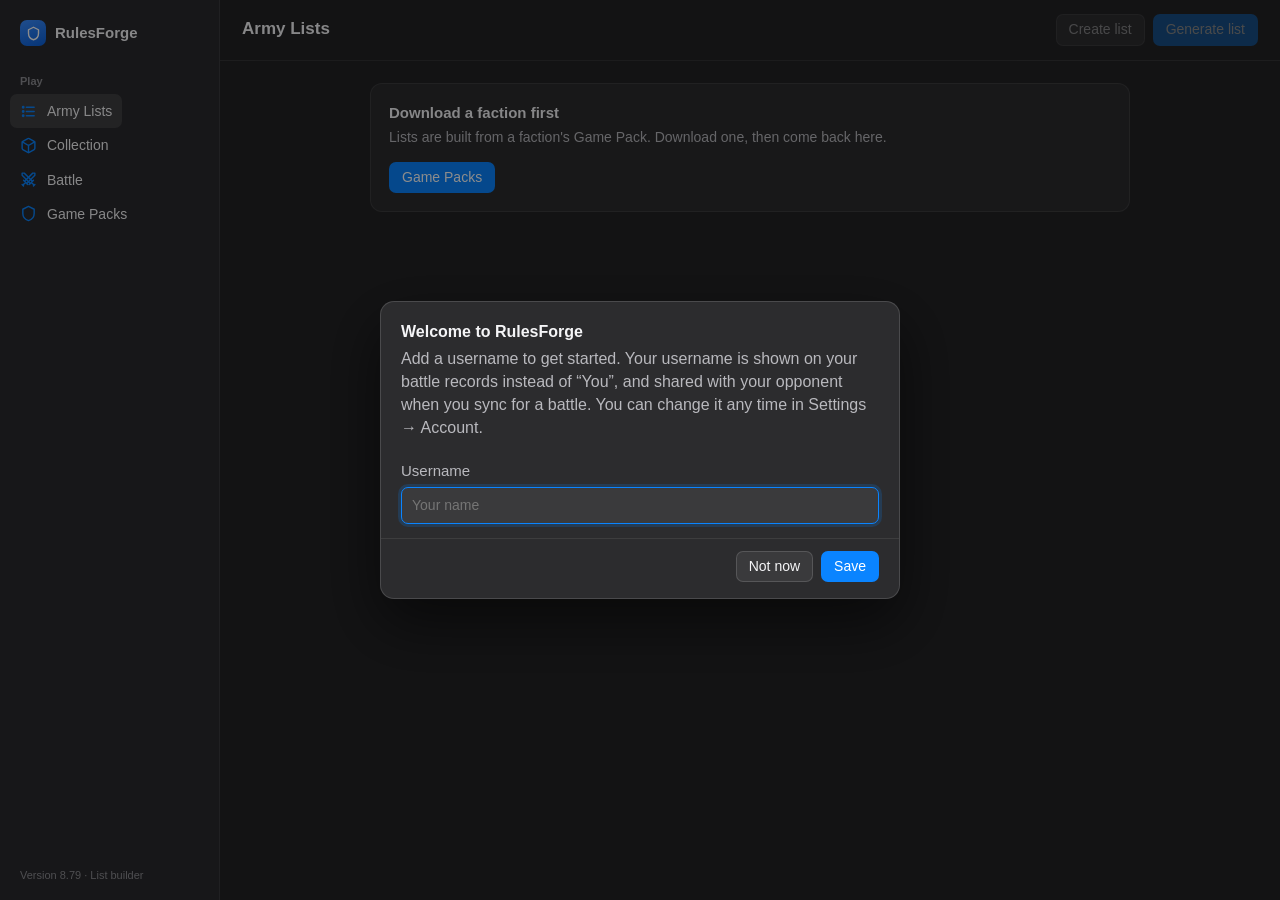
==== commit 659b04d1: "Datacard: drop base size from the footer so keywords span the full width Co-Authored-By: Claude Sonn" ====
--- a/index.html
+++ b/index.html
@@ -6,7 +6,7 @@
 <title>RulesForge</title>
 <meta name="color-scheme" content="dark">
 <meta name="theme-color" content="#0a5fd8">
-<meta name="rf-version" content="8.78">
+<meta name="rf-version" content="8.79">
 <!-- Lets "Add to Home Screen" on iOS launch full-screen with no Safari chrome, like a real app. -->
 <meta name="apple-mobile-web-app-capable" content="yes">
 <meta name="apple-mobile-web-app-status-bar-style" content="black-translucent">
@@ -15,8 +15,8 @@
 <link rel="apple-touch-icon" href="icons/apple-touch-icon.png">
 <link rel="icon" href="favicon.png">
 <link rel="manifest" href="manifest.json">
-<link rel="stylesheet" href="styles.css?v=8.78">
-<link rel="stylesheet" href="battle/battle.css?v=8.78">
+<link rel="stylesheet" href="styles.css?v=8.79">
+<link rel="stylesheet" href="battle/battle.css?v=8.79">
 </head>
 <body>
 <div class="app">
@@ -54,7 +54,7 @@
       </button>
     </nav>
     <div class="sidebar-spacer"></div>
-    <div class="app-version" title="App version">Version 8.78 · List builder</div>
+    <div class="app-version" title="App version">Version 8.79 · List builder</div>
     <button class="ai-status" id="aiStatusBtn" type="button" style="display:none">
       <span class="dot" id="aiDot"></span>
       <span><span class="label">AI model</span><small id="aiStatusText">Not set up</small></span>
@@ -131,6 +131,6 @@
   document.body.prepend(bar);
 }, 5000);
 </script>
-<script type="module" src="js/main.js?v=8.78"></script>
+<script type="module" src="js/main.js?v=8.79"></script>
 </body>
 </html>
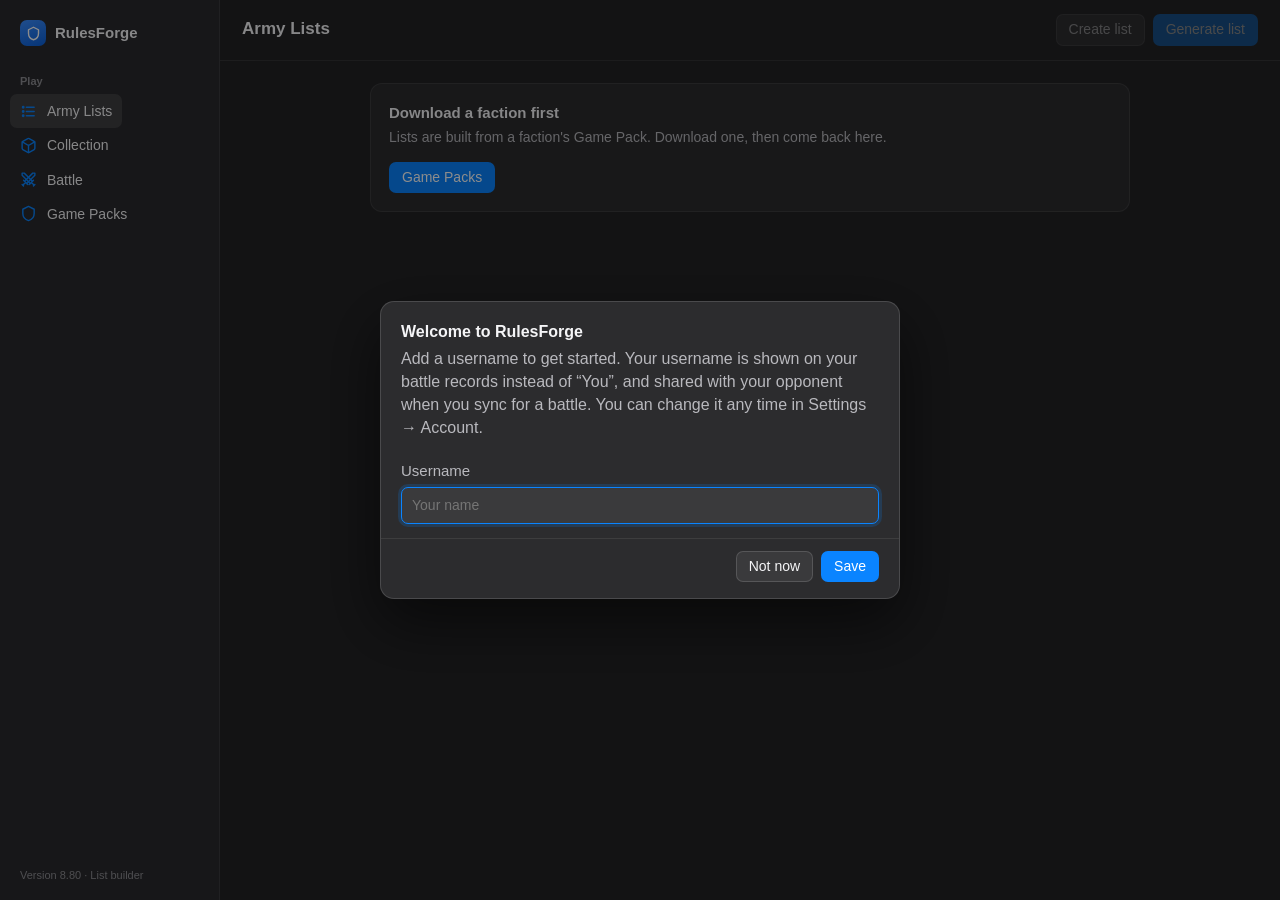
==== commit 0691e563: "Datacard weapons: alternating lighter row backgrounds, edge to edge Co-Authored-By: Claude Sonnet 5." ====
--- a/index.html
+++ b/index.html
@@ -6,7 +6,7 @@
 <title>RulesForge</title>
 <meta name="color-scheme" content="dark">
 <meta name="theme-color" content="#0a5fd8">
-<meta name="rf-version" content="8.79">
+<meta name="rf-version" content="8.80">
 <!-- Lets "Add to Home Screen" on iOS launch full-screen with no Safari chrome, like a real app. -->
 <meta name="apple-mobile-web-app-capable" content="yes">
 <meta name="apple-mobile-web-app-status-bar-style" content="black-translucent">
@@ -15,8 +15,8 @@
 <link rel="apple-touch-icon" href="icons/apple-touch-icon.png">
 <link rel="icon" href="favicon.png">
 <link rel="manifest" href="manifest.json">
-<link rel="stylesheet" href="styles.css?v=8.79">
-<link rel="stylesheet" href="battle/battle.css?v=8.79">
+<link rel="stylesheet" href="styles.css?v=8.80">
+<link rel="stylesheet" href="battle/battle.css?v=8.80">
 </head>
 <body>
 <div class="app">
@@ -54,7 +54,7 @@
       </button>
     </nav>
     <div class="sidebar-spacer"></div>
-    <div class="app-version" title="App version">Version 8.79 · List builder</div>
+    <div class="app-version" title="App version">Version 8.80 · List builder</div>
     <button class="ai-status" id="aiStatusBtn" type="button" style="display:none">
       <span class="dot" id="aiDot"></span>
       <span><span class="label">AI model</span><small id="aiStatusText">Not set up</small></span>
@@ -131,6 +131,6 @@
   document.body.prepend(bar);
 }, 5000);
 </script>
-<script type="module" src="js/main.js?v=8.79"></script>
+<script type="module" src="js/main.js?v=8.80"></script>
 </body>
 </html>
--- a/styles.css
+++ b/styles.css
@@ -1562,8 +1562,8 @@
 .rf-dc-stat { flex: 1; display: flex; flex-direction: column; align-items: center; padding: 6px 2px; }
 .rf-dc-sl { color: #fff; font-weight: 700; font-size: .9em; letter-spacing: .04em; }
 .rf-dc-sv { color: #fff; font-style: italic; font-weight: 700; font-size: 1.3em; }
-.rf-dc-wt { padding: 6px 12px 2px; }
-.rf-dc-wr { display: grid; grid-template-columns: 38% 9% 10% 12% 1fr; align-items: baseline; padding: 4px 0; text-align: center; }
+.rf-dc-wt { padding: 6px 0 4px; }
+.rf-dc-wr { display: grid; grid-template-columns: 38% 9% 10% 12% 1fr; align-items: baseline; padding: 5px 12px; text-align: center; }
 .rf-dc-wr > span:first-child, .rf-dc-wr > .rf-dc-wrs { text-align: left; }
 .rf-dc-wh { font-weight: 700; font-size: .8em; border-bottom: 1px solid rgba(255,255,255,.35); }
 .rf-dc-wn { font-weight: 700; }
@@ -1580,3 +1580,4 @@
 .rf-dc-wr > span:last-child { text-align: left; }
 .rf-dia { width: 1.05em; height: 1.05em; vertical-align: -.15em; margin-right: 2px; }
 .rf-dc-base { text-transform: none; }
+.rf-dc-wr:not(.rf-dc-wh):nth-child(even) { background: rgba(255,255,255,.07); }
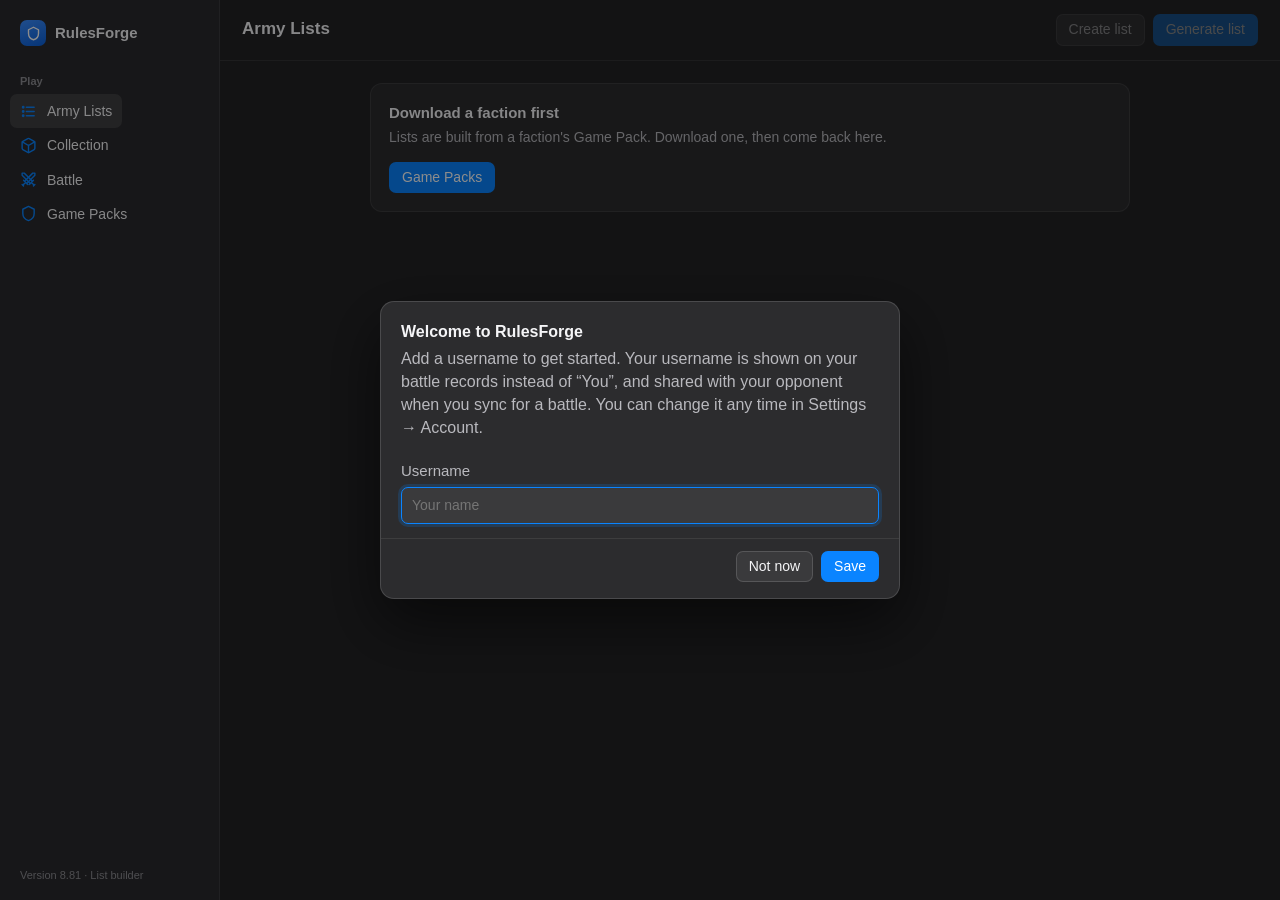
==== commit 69b1e94b: "Card templates: datacard layout moves to js/card-templates.js, keyed by the card's game (Kill Team f" ====
--- a/index.html
+++ b/index.html
@@ -6,7 +6,7 @@
 <title>RulesForge</title>
 <meta name="color-scheme" content="dark">
 <meta name="theme-color" content="#0a5fd8">
-<meta name="rf-version" content="8.80">
+<meta name="rf-version" content="8.81">
 <!-- Lets "Add to Home Screen" on iOS launch full-screen with no Safari chrome, like a real app. -->
 <meta name="apple-mobile-web-app-capable" content="yes">
 <meta name="apple-mobile-web-app-status-bar-style" content="black-translucent">
@@ -15,8 +15,8 @@
 <link rel="apple-touch-icon" href="icons/apple-touch-icon.png">
 <link rel="icon" href="favicon.png">
 <link rel="manifest" href="manifest.json">
-<link rel="stylesheet" href="styles.css?v=8.80">
-<link rel="stylesheet" href="battle/battle.css?v=8.80">
+<link rel="stylesheet" href="styles.css?v=8.81">
+<link rel="stylesheet" href="battle/battle.css?v=8.81">
 </head>
 <body>
 <div class="app">
@@ -54,7 +54,7 @@
       </button>
     </nav>
     <div class="sidebar-spacer"></div>
-    <div class="app-version" title="App version">Version 8.80 · List builder</div>
+    <div class="app-version" title="App version">Version 8.81 · List builder</div>
     <button class="ai-status" id="aiStatusBtn" type="button" style="display:none">
       <span class="dot" id="aiDot"></span>
       <span><span class="label">AI model</span><small id="aiStatusText">Not set up</small></span>
@@ -131,6 +131,6 @@
   document.body.prepend(bar);
 }, 5000);
 </script>
-<script type="module" src="js/main.js?v=8.80"></script>
+<script type="module" src="js/main.js?v=8.81"></script>
 </body>
 </html>
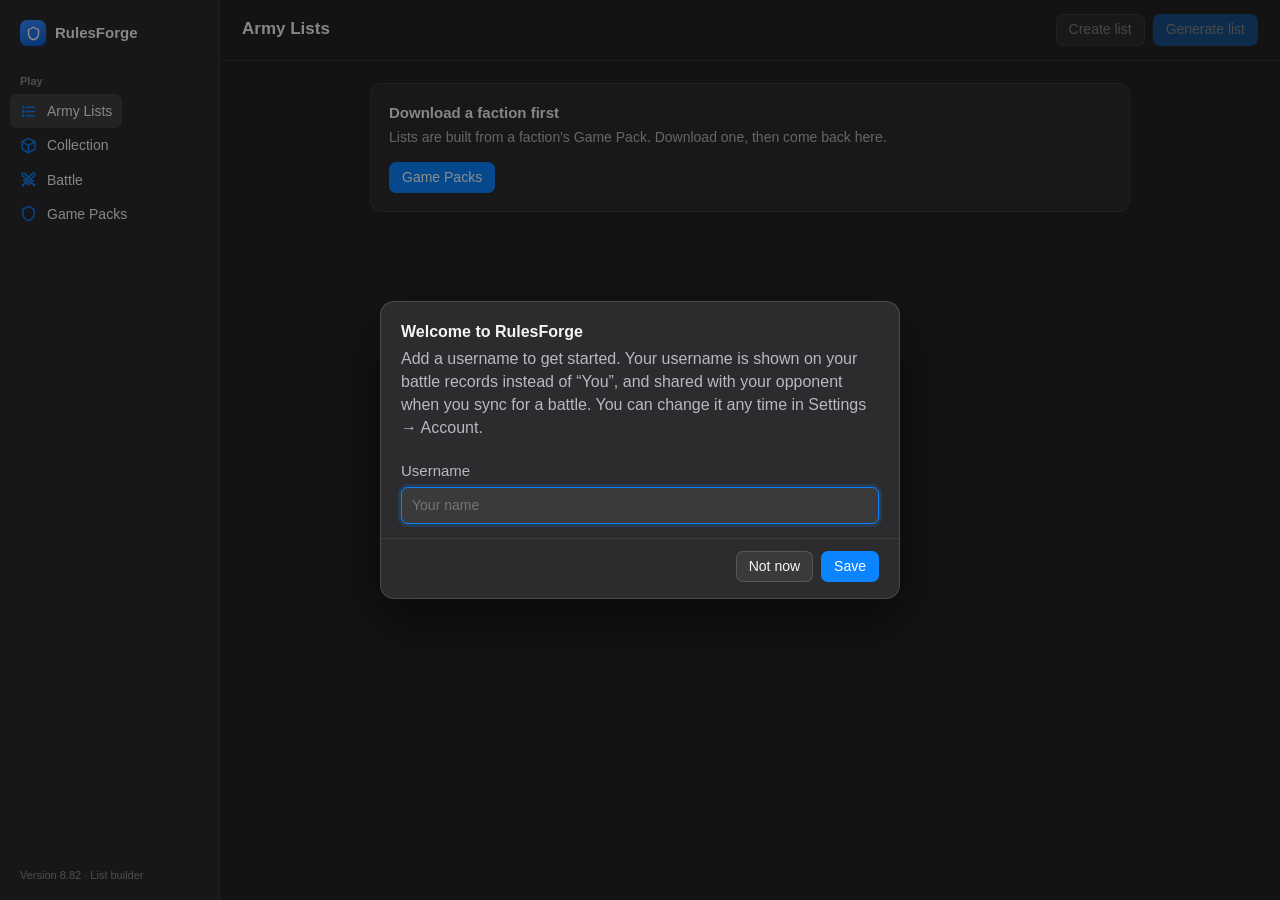
==== commit d06d24b7: "Age of Sigmar card templates: bronze-bordered ability card and warscroll with a horizontal stat row " ====
--- a/index.html
+++ b/index.html
@@ -6,7 +6,7 @@
 <title>RulesForge</title>
 <meta name="color-scheme" content="dark">
 <meta name="theme-color" content="#0a5fd8">
-<meta name="rf-version" content="8.81">
+<meta name="rf-version" content="8.82">
 <!-- Lets "Add to Home Screen" on iOS launch full-screen with no Safari chrome, like a real app. -->
 <meta name="apple-mobile-web-app-capable" content="yes">
 <meta name="apple-mobile-web-app-status-bar-style" content="black-translucent">
@@ -15,8 +15,8 @@
 <link rel="apple-touch-icon" href="icons/apple-touch-icon.png">
 <link rel="icon" href="favicon.png">
 <link rel="manifest" href="manifest.json">
-<link rel="stylesheet" href="styles.css?v=8.81">
-<link rel="stylesheet" href="battle/battle.css?v=8.81">
+<link rel="stylesheet" href="styles.css?v=8.82">
+<link rel="stylesheet" href="battle/battle.css?v=8.82">
 </head>
 <body>
 <div class="app">
@@ -54,7 +54,7 @@
       </button>
     </nav>
     <div class="sidebar-spacer"></div>
-    <div class="app-version" title="App version">Version 8.81 · List builder</div>
+    <div class="app-version" title="App version">Version 8.82 · List builder</div>
     <button class="ai-status" id="aiStatusBtn" type="button" style="display:none">
       <span class="dot" id="aiDot"></span>
       <span><span class="label">AI model</span><small id="aiStatusText">Not set up</small></span>
@@ -131,6 +131,6 @@
   document.body.prepend(bar);
 }, 5000);
 </script>
-<script type="module" src="js/main.js?v=8.81"></script>
+<script type="module" src="js/main.js?v=8.82"></script>
 </body>
 </html>
--- a/styles.css
+++ b/styles.css
@@ -1581,3 +1581,37 @@
 .rf-dia { width: 1.05em; height: 1.05em; vertical-align: -.15em; margin-right: 2px; }
 .rf-dc-base { text-transform: none; }
 .rf-dc-wr:not(.rf-dc-wh):nth-child(even) { background: rgba(255,255,255,.07); }
+
+/* Age of Sigmar: aged bronze borders on a dark ground */
+.fp-text .rf-aw, .fp-text .rf-ab { --aos: #a8843a; --aos-hi: #d9b866; border: 2px solid var(--aos); margin: 14px 0 18px; max-width: 680px; background: rgba(168,132,58,.05); }
+.fp-text .rf-ab { margin: 14px 0; }
+.rf-aw-kick { text-align: center; font-size: .8em; letter-spacing: .12em; text-transform: uppercase; color: var(--aos-hi); padding: 8px 12px 0; background: #0e0c08; }
+.rf-aw-bar { background: #0e0c08; color: #fff; text-align: center; font-size: 1.5em; font-weight: 700; letter-spacing: .06em; text-transform: uppercase; padding: 2px 12px 10px; border-bottom: 2px solid var(--aos); }
+.fp-text .rf-aw-fl { font-style: italic; margin: 0; padding: 10px 14px; text-align: center; }
+.rf-aw-stats { display: flex; background: #0e0c08; border-top: 1px solid var(--aos); border-bottom: 1px solid var(--aos); }
+.rf-aw-stat { flex: 1; display: flex; flex-direction: column; align-items: center; padding: 6px 2px; }
+.rf-aw-stat + .rf-aw-stat { border-left: 1px solid rgba(168,132,58,.45); }
+.rf-aw-sl { color: var(--aos-hi); font-weight: 700; font-size: .85em; letter-spacing: .08em; }
+.rf-aw-sv { color: #fff; font-weight: 700; font-size: 1.35em; }
+.rf-aw-wt { padding: 0 0 4px; }
+.rf-aw-wr { display: grid; grid-template-columns: 38% repeat(5, 1fr); align-items: baseline; padding: 5px 12px; text-align: center; }
+.rf-aw-wr > span:first-child { text-align: left; }
+.rf-aw-wh { font-weight: 700; font-size: .8em; letter-spacing: .06em; text-transform: uppercase; background: rgba(168,132,58,.22); color: var(--aos-hi); border-top: 1px solid var(--aos); border-bottom: 1px solid var(--aos); }
+.rf-aw-wr:not(.rf-aw-wh):nth-child(odd) { background: rgba(255,255,255,.06); }
+.rf-aw-wn { font-weight: 700; } .rf-aw-wn small { display: block; font-weight: 400; font-size: .85em; opacity: .9; }
+.rf-aw-prof { display: flex; flex-wrap: wrap; gap: 4px 18px; padding: 8px 14px; border-top: 1px solid var(--aos); font-size: .92em; }
+.rf-aw-prof > b { width: 100%; color: var(--aos-hi); letter-spacing: .06em; text-transform: uppercase; }
+.fp-text .rf-aw .rf-ab { margin: 0; border-width: 0; border-top: 1px solid var(--aos); max-width: none; background: none; }
+.rf-ab-bar { background: #1b1710; color: var(--aos-hi); font-weight: 700; letter-spacing: .04em; padding: 8px 12px; border-bottom: 1px solid var(--aos); }
+.rf-ab-body { padding: 8px 14px 2px; }
+.fp-text .rf-ab-nm, .fp-text .rf-ab-ln { margin: 0 0 8px; }
+.rf-ab-nm b { text-transform: uppercase; }
+.rf-ab-kw { display: flex; border-top: 1px solid var(--aos); }
+.rf-ab-kl { flex: none; width: 34%; display: flex; align-items: center; justify-content: center; background: rgba(168,132,58,.3); color: #fff; font-weight: 700; letter-spacing: .06em; text-transform: uppercase; font-size: .85em; padding: 8px 4px; }
+.rf-ab-kv { padding: 8px 12px; font-weight: 700; text-transform: uppercase; font-size: .85em; }
+.rf-aw-kw { display: flex; border-top: 2px solid var(--aos); } .rf-aw-kw > div { flex: 1; }
+.rf-aw-kv { display: block; padding: 7px 12px; font-weight: 700; text-transform: uppercase; font-size: .85em; } .rf-aw-kv + .rf-aw-kv { border-top: 1px solid rgba(168,132,58,.45); }
+@media (max-width: 520px) { .rf-aw-wr { grid-template-columns: 34% repeat(5, 1fr); font-size: .9em; padding: 5px 8px; } .rf-ab-kl { width: 30%; } }
+.rf-aw-wh > span:first-child { white-space: nowrap; letter-spacing: .03em; }
+.rf-aw-wr { grid-template-columns: 40% repeat(5, 1fr); }
+@media (max-width: 520px) { .rf-aw-wr { grid-template-columns: 38% repeat(5, 1fr); } }
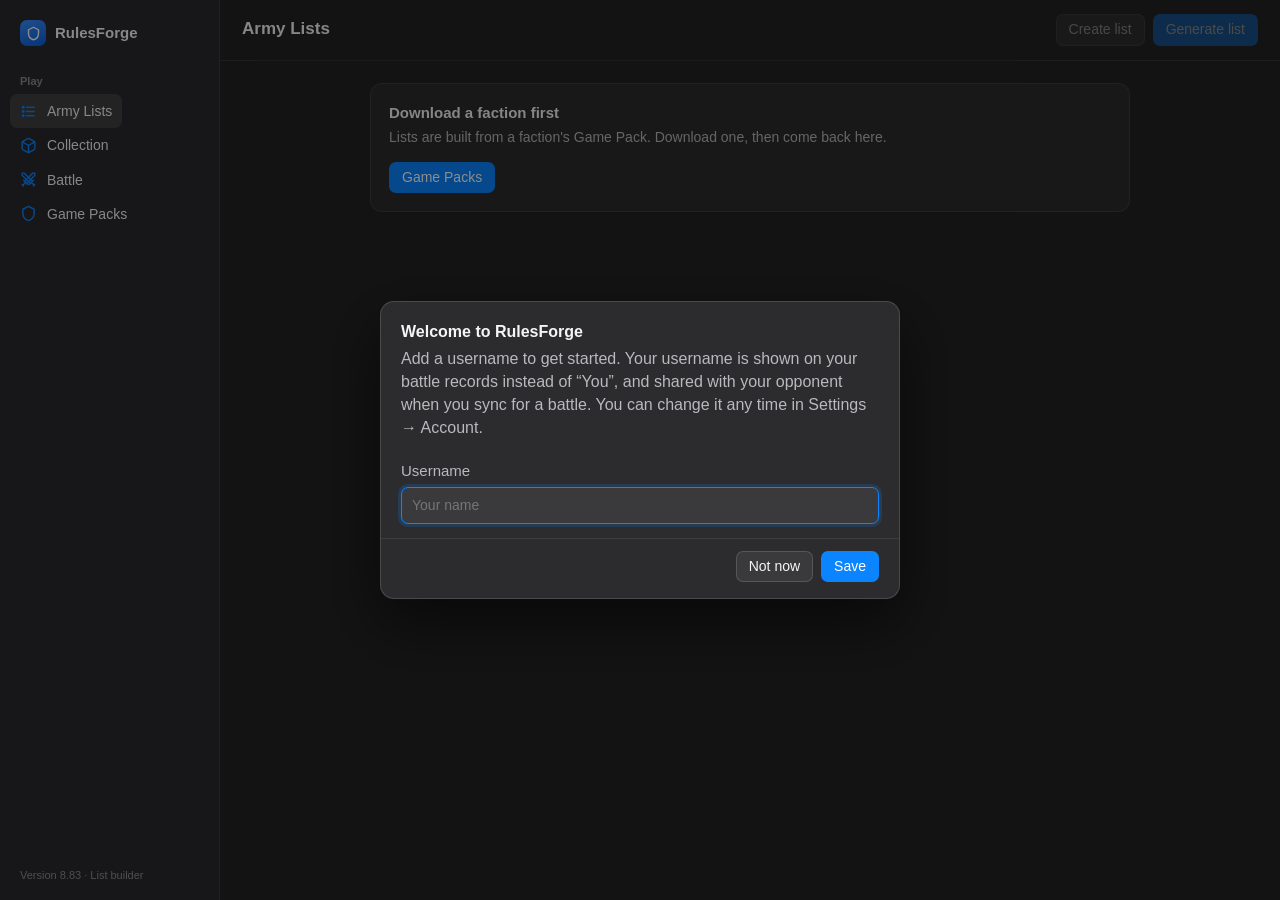
==== commit c3b3a293: "AoS abilities: colour by phase, command point cost badge, 80% dividers between paragraphs Co-Authore" ====
--- a/index.html
+++ b/index.html
@@ -6,7 +6,7 @@
 <title>RulesForge</title>
 <meta name="color-scheme" content="dark">
 <meta name="theme-color" content="#0a5fd8">
-<meta name="rf-version" content="8.82">
+<meta name="rf-version" content="8.83">
 <!-- Lets "Add to Home Screen" on iOS launch full-screen with no Safari chrome, like a real app. -->
 <meta name="apple-mobile-web-app-capable" content="yes">
 <meta name="apple-mobile-web-app-status-bar-style" content="black-translucent">
@@ -15,8 +15,8 @@
 <link rel="apple-touch-icon" href="icons/apple-touch-icon.png">
 <link rel="icon" href="favicon.png">
 <link rel="manifest" href="manifest.json">
-<link rel="stylesheet" href="styles.css?v=8.82">
-<link rel="stylesheet" href="battle/battle.css?v=8.82">
+<link rel="stylesheet" href="styles.css?v=8.83">
+<link rel="stylesheet" href="battle/battle.css?v=8.83">
 </head>
 <body>
 <div class="app">
@@ -54,7 +54,7 @@
       </button>
     </nav>
     <div class="sidebar-spacer"></div>
-    <div class="app-version" title="App version">Version 8.82 · List builder</div>
+    <div class="app-version" title="App version">Version 8.83 · List builder</div>
     <button class="ai-status" id="aiStatusBtn" type="button" style="display:none">
       <span class="dot" id="aiDot"></span>
       <span><span class="label">AI model</span><small id="aiStatusText">Not set up</small></span>
@@ -131,6 +131,6 @@
   document.body.prepend(bar);
 }, 5000);
 </script>
-<script type="module" src="js/main.js?v=8.82"></script>
+<script type="module" src="js/main.js?v=8.83"></script>
 </body>
 </html>
--- a/styles.css
+++ b/styles.css
@@ -1583,7 +1583,7 @@
 .rf-dc-wr:not(.rf-dc-wh):nth-child(even) { background: rgba(255,255,255,.07); }
 
 /* Age of Sigmar: aged bronze borders on a dark ground */
-.fp-text .rf-aw, .fp-text .rf-ab { --aos: #a8843a; --aos-hi: #d9b866; border: 2px solid var(--aos); margin: 14px 0 18px; max-width: 680px; background: rgba(168,132,58,.05); }
+.fp-text .rf-aw, .fp-text .rf-ab { --aos: #a8843a; --aos-hi: #d9b866; border: 2px solid var(--ph, var(--aos)); margin: 14px 0 18px; max-width: 680px; background: rgba(168,132,58,.05); }
 .fp-text .rf-ab { margin: 14px 0; }
 .rf-aw-kick { text-align: center; font-size: .8em; letter-spacing: .12em; text-transform: uppercase; color: var(--aos-hi); padding: 8px 12px 0; background: #0e0c08; }
 .rf-aw-bar { background: #0e0c08; color: #fff; text-align: center; font-size: 1.5em; font-weight: 700; letter-spacing: .06em; text-transform: uppercase; padding: 2px 12px 10px; border-bottom: 2px solid var(--aos); }
@@ -1601,13 +1601,15 @@
 .rf-aw-wn { font-weight: 700; } .rf-aw-wn small { display: block; font-weight: 400; font-size: .85em; opacity: .9; }
 .rf-aw-prof { display: flex; flex-wrap: wrap; gap: 4px 18px; padding: 8px 14px; border-top: 1px solid var(--aos); font-size: .92em; }
 .rf-aw-prof > b { width: 100%; color: var(--aos-hi); letter-spacing: .06em; text-transform: uppercase; }
-.fp-text .rf-aw .rf-ab { margin: 0; border-width: 0; border-top: 1px solid var(--aos); max-width: none; background: none; }
-.rf-ab-bar { background: #1b1710; color: var(--aos-hi); font-weight: 700; letter-spacing: .04em; padding: 8px 12px; border-bottom: 1px solid var(--aos); }
-.rf-ab-body { padding: 8px 14px 2px; }
-.fp-text .rf-ab-nm, .fp-text .rf-ab-ln { margin: 0 0 8px; }
+.fp-text .rf-aw .rf-ab { margin: 0; border-width: 0; border-top: 1px solid var(--ph, var(--aos)); max-width: none; background: none; }
+.rf-ab-bar { display: flex; justify-content: space-between; align-items: center; background: var(--ph, #1b1710); color: #fff; font-weight: 700; letter-spacing: .04em; padding: 8px 12px; }
+.rf-ab-cp { font-size: .85em; border: 1.5px solid rgba(255,255,255,.75); border-radius: 12px; padding: 1px 9px; white-space: nowrap; }
+.rf-ab-sep { width: 80%; margin: 8px auto; border: 0; border-top: 1px solid var(--ph, var(--aos)); opacity: .8; }
+.rf-ab-body { padding: 10px 14px 6px; }
+.fp-text .rf-ab-nm, .fp-text .rf-ab-ln { margin: 0; }
 .rf-ab-nm b { text-transform: uppercase; }
-.rf-ab-kw { display: flex; border-top: 1px solid var(--aos); }
-.rf-ab-kl { flex: none; width: 34%; display: flex; align-items: center; justify-content: center; background: rgba(168,132,58,.3); color: #fff; font-weight: 700; letter-spacing: .06em; text-transform: uppercase; font-size: .85em; padding: 8px 4px; }
+.rf-ab-kw { display: flex; border-top: 1px solid var(--ph, var(--aos)); }
+.rf-ab-kl { flex: none; width: 34%; display: flex; align-items: center; justify-content: center; background: color-mix(in srgb, var(--ph, #a8843a) 45%, transparent); color: #fff; font-weight: 700; letter-spacing: .06em; text-transform: uppercase; font-size: .85em; padding: 8px 4px; }
 .rf-ab-kv { padding: 8px 12px; font-weight: 700; text-transform: uppercase; font-size: .85em; }
 .rf-aw-kw { display: flex; border-top: 2px solid var(--aos); } .rf-aw-kw > div { flex: 1; }
 .rf-aw-kv { display: block; padding: 7px 12px; font-weight: 700; text-transform: uppercase; font-size: .85em; } .rf-aw-kv + .rf-aw-kv { border-top: 1px solid rgba(168,132,58,.45); }
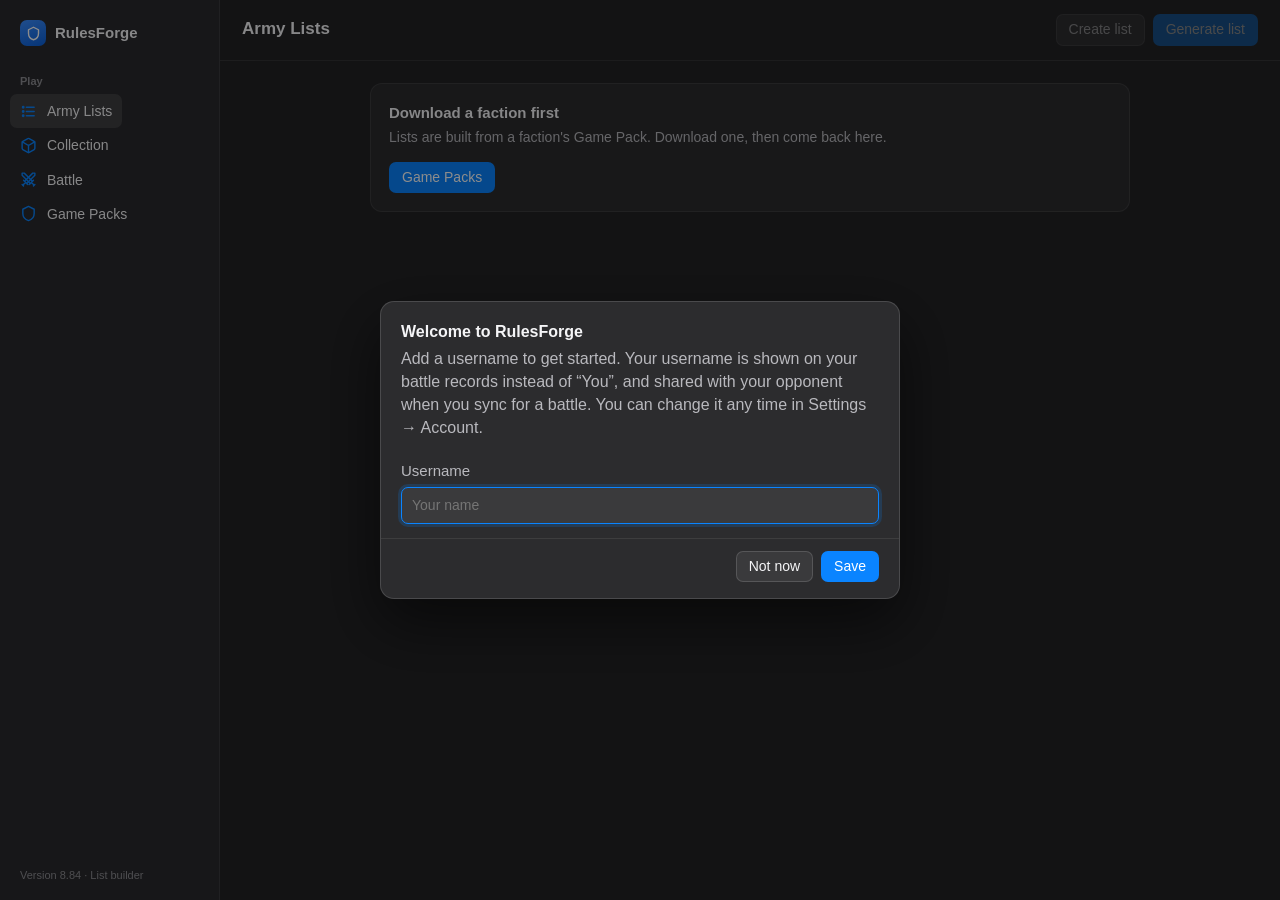
==== commit 91b6b942: "AoS warscroll: battle profile moved under the keywords; borders recoloured green Co-Authored-By: Cla" ====
--- a/index.html
+++ b/index.html
@@ -6,7 +6,7 @@
 <title>RulesForge</title>
 <meta name="color-scheme" content="dark">
 <meta name="theme-color" content="#0a5fd8">
-<meta name="rf-version" content="8.83">
+<meta name="rf-version" content="8.84">
 <!-- Lets "Add to Home Screen" on iOS launch full-screen with no Safari chrome, like a real app. -->
 <meta name="apple-mobile-web-app-capable" content="yes">
 <meta name="apple-mobile-web-app-status-bar-style" content="black-translucent">
@@ -15,8 +15,8 @@
 <link rel="apple-touch-icon" href="icons/apple-touch-icon.png">
 <link rel="icon" href="favicon.png">
 <link rel="manifest" href="manifest.json">
-<link rel="stylesheet" href="styles.css?v=8.83">
-<link rel="stylesheet" href="battle/battle.css?v=8.83">
+<link rel="stylesheet" href="styles.css?v=8.84">
+<link rel="stylesheet" href="battle/battle.css?v=8.84">
 </head>
 <body>
 <div class="app">
@@ -54,7 +54,7 @@
       </button>
     </nav>
     <div class="sidebar-spacer"></div>
-    <div class="app-version" title="App version">Version 8.83 · List builder</div>
+    <div class="app-version" title="App version">Version 8.84 · List builder</div>
     <button class="ai-status" id="aiStatusBtn" type="button" style="display:none">
       <span class="dot" id="aiDot"></span>
       <span><span class="label">AI model</span><small id="aiStatusText">Not set up</small></span>
@@ -131,6 +131,6 @@
   document.body.prepend(bar);
 }, 5000);
 </script>
-<script type="module" src="js/main.js?v=8.83"></script>
+<script type="module" src="js/main.js?v=8.84"></script>
 </body>
 </html>
--- a/styles.css
+++ b/styles.css
@@ -1583,20 +1583,20 @@
 .rf-dc-wr:not(.rf-dc-wh):nth-child(even) { background: rgba(255,255,255,.07); }
 
 /* Age of Sigmar: aged bronze borders on a dark ground */
-.fp-text .rf-aw, .fp-text .rf-ab { --aos: #a8843a; --aos-hi: #d9b866; border: 2px solid var(--ph, var(--aos)); margin: 14px 0 18px; max-width: 680px; background: rgba(168,132,58,.05); }
+.fp-text .rf-aw, .fp-text .rf-ab { --aos: #5f8050; --aos-hi: #d9b866; border: 2px solid var(--ph, var(--aos)); margin: 14px 0 18px; max-width: 680px; background: rgba(95,128,80,.05); }
 .fp-text .rf-ab { margin: 14px 0; }
 .rf-aw-kick { text-align: center; font-size: .8em; letter-spacing: .12em; text-transform: uppercase; color: var(--aos-hi); padding: 8px 12px 0; background: #0e0c08; }
 .rf-aw-bar { background: #0e0c08; color: #fff; text-align: center; font-size: 1.5em; font-weight: 700; letter-spacing: .06em; text-transform: uppercase; padding: 2px 12px 10px; border-bottom: 2px solid var(--aos); }
 .fp-text .rf-aw-fl { font-style: italic; margin: 0; padding: 10px 14px; text-align: center; }
 .rf-aw-stats { display: flex; background: #0e0c08; border-top: 1px solid var(--aos); border-bottom: 1px solid var(--aos); }
 .rf-aw-stat { flex: 1; display: flex; flex-direction: column; align-items: center; padding: 6px 2px; }
-.rf-aw-stat + .rf-aw-stat { border-left: 1px solid rgba(168,132,58,.45); }
+.rf-aw-stat + .rf-aw-stat { border-left: 1px solid rgba(95,128,80,.45); }
 .rf-aw-sl { color: var(--aos-hi); font-weight: 700; font-size: .85em; letter-spacing: .08em; }
 .rf-aw-sv { color: #fff; font-weight: 700; font-size: 1.35em; }
 .rf-aw-wt { padding: 0 0 4px; }
 .rf-aw-wr { display: grid; grid-template-columns: 38% repeat(5, 1fr); align-items: baseline; padding: 5px 12px; text-align: center; }
 .rf-aw-wr > span:first-child { text-align: left; }
-.rf-aw-wh { font-weight: 700; font-size: .8em; letter-spacing: .06em; text-transform: uppercase; background: rgba(168,132,58,.22); color: var(--aos-hi); border-top: 1px solid var(--aos); border-bottom: 1px solid var(--aos); }
+.rf-aw-wh { font-weight: 700; font-size: .8em; letter-spacing: .06em; text-transform: uppercase; background: rgba(95,128,80,.22); color: var(--aos-hi); border-top: 1px solid var(--aos); border-bottom: 1px solid var(--aos); }
 .rf-aw-wr:not(.rf-aw-wh):nth-child(odd) { background: rgba(255,255,255,.06); }
 .rf-aw-wn { font-weight: 700; } .rf-aw-wn small { display: block; font-weight: 400; font-size: .85em; opacity: .9; }
 .rf-aw-prof { display: flex; flex-wrap: wrap; gap: 4px 18px; padding: 8px 14px; border-top: 1px solid var(--aos); font-size: .92em; }
@@ -1609,10 +1609,10 @@
 .fp-text .rf-ab-nm, .fp-text .rf-ab-ln { margin: 0; }
 .rf-ab-nm b { text-transform: uppercase; }
 .rf-ab-kw { display: flex; border-top: 1px solid var(--ph, var(--aos)); }
-.rf-ab-kl { flex: none; width: 34%; display: flex; align-items: center; justify-content: center; background: color-mix(in srgb, var(--ph, #a8843a) 45%, transparent); color: #fff; font-weight: 700; letter-spacing: .06em; text-transform: uppercase; font-size: .85em; padding: 8px 4px; }
+.rf-ab-kl { flex: none; width: 34%; display: flex; align-items: center; justify-content: center; background: color-mix(in srgb, var(--ph, #5f8050) 45%, transparent); color: #fff; font-weight: 700; letter-spacing: .06em; text-transform: uppercase; font-size: .85em; padding: 8px 4px; }
 .rf-ab-kv { padding: 8px 12px; font-weight: 700; text-transform: uppercase; font-size: .85em; }
 .rf-aw-kw { display: flex; border-top: 2px solid var(--aos); } .rf-aw-kw > div { flex: 1; }
-.rf-aw-kv { display: block; padding: 7px 12px; font-weight: 700; text-transform: uppercase; font-size: .85em; } .rf-aw-kv + .rf-aw-kv { border-top: 1px solid rgba(168,132,58,.45); }
+.rf-aw-kv { display: block; padding: 7px 12px; font-weight: 700; text-transform: uppercase; font-size: .85em; } .rf-aw-kv + .rf-aw-kv { border-top: 1px solid rgba(95,128,80,.45); }
 @media (max-width: 520px) { .rf-aw-wr { grid-template-columns: 34% repeat(5, 1fr); font-size: .9em; padding: 5px 8px; } .rf-ab-kl { width: 30%; } }
 .rf-aw-wh > span:first-child { white-space: nowrap; letter-spacing: .03em; }
 .rf-aw-wr { grid-template-columns: 40% repeat(5, 1fr); }
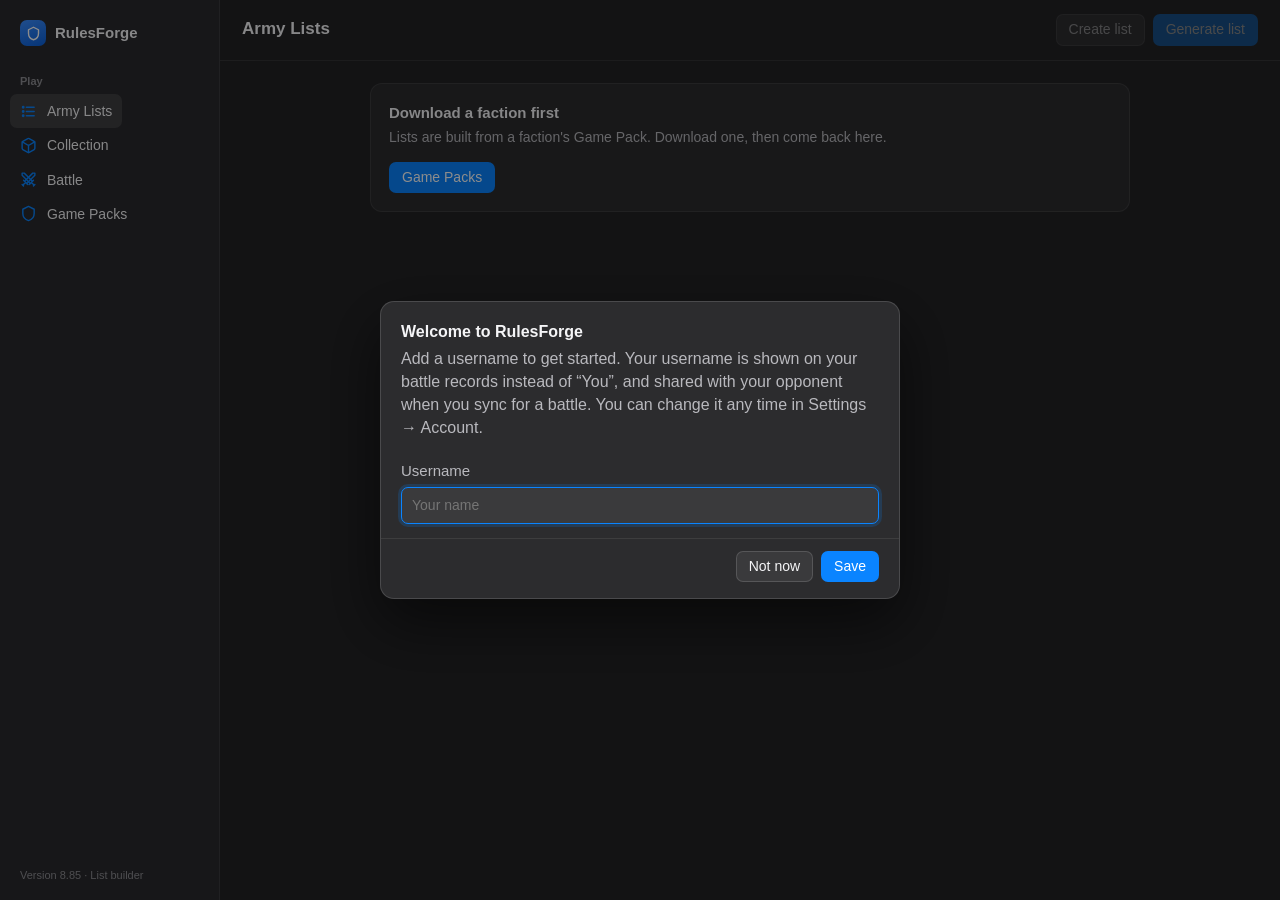
==== commit 5e1b73c2: "AoS warscroll takes its faction colour from the PDF: reader finds panel fills, card colours follow C" ====
--- a/index.html
+++ b/index.html
@@ -6,7 +6,7 @@
 <title>RulesForge</title>
 <meta name="color-scheme" content="dark">
 <meta name="theme-color" content="#0a5fd8">
-<meta name="rf-version" content="8.84">
+<meta name="rf-version" content="8.85">
 <!-- Lets "Add to Home Screen" on iOS launch full-screen with no Safari chrome, like a real app. -->
 <meta name="apple-mobile-web-app-capable" content="yes">
 <meta name="apple-mobile-web-app-status-bar-style" content="black-translucent">
@@ -15,8 +15,8 @@
 <link rel="apple-touch-icon" href="icons/apple-touch-icon.png">
 <link rel="icon" href="favicon.png">
 <link rel="manifest" href="manifest.json">
-<link rel="stylesheet" href="styles.css?v=8.84">
-<link rel="stylesheet" href="battle/battle.css?v=8.84">
+<link rel="stylesheet" href="styles.css?v=8.85">
+<link rel="stylesheet" href="battle/battle.css?v=8.85">
 </head>
 <body>
 <div class="app">
@@ -54,7 +54,7 @@
       </button>
     </nav>
     <div class="sidebar-spacer"></div>
-    <div class="app-version" title="App version">Version 8.84 · List builder</div>
+    <div class="app-version" title="App version">Version 8.85 · List builder</div>
     <button class="ai-status" id="aiStatusBtn" type="button" style="display:none">
       <span class="dot" id="aiDot"></span>
       <span><span class="label">AI model</span><small id="aiStatusText">Not set up</small></span>
@@ -131,6 +131,6 @@
   document.body.prepend(bar);
 }, 5000);
 </script>
-<script type="module" src="js/main.js?v=8.84"></script>
+<script type="module" src="js/main.js?v=8.85"></script>
 </body>
 </html>
--- a/styles.css
+++ b/styles.css
@@ -1583,20 +1583,20 @@
 .rf-dc-wr:not(.rf-dc-wh):nth-child(even) { background: rgba(255,255,255,.07); }
 
 /* Age of Sigmar: aged bronze borders on a dark ground */
-.fp-text .rf-aw, .fp-text .rf-ab { --aos: #5f8050; --aos-hi: #d9b866; border: 2px solid var(--ph, var(--aos)); margin: 14px 0 18px; max-width: 680px; background: rgba(95,128,80,.05); }
+.fp-text .rf-aw, .fp-text .rf-ab { --aos: #5f8050; --aos-hi: #d9b866; border: 2px solid var(--ph, var(--aos)); margin: 14px 0 18px; max-width: 680px; background: color-mix(in srgb, var(--aos) 5%, transparent); }
 .fp-text .rf-ab { margin: 14px 0; }
 .rf-aw-kick { text-align: center; font-size: .8em; letter-spacing: .12em; text-transform: uppercase; color: var(--aos-hi); padding: 8px 12px 0; background: #0e0c08; }
 .rf-aw-bar { background: #0e0c08; color: #fff; text-align: center; font-size: 1.5em; font-weight: 700; letter-spacing: .06em; text-transform: uppercase; padding: 2px 12px 10px; border-bottom: 2px solid var(--aos); }
 .fp-text .rf-aw-fl { font-style: italic; margin: 0; padding: 10px 14px; text-align: center; }
 .rf-aw-stats { display: flex; background: #0e0c08; border-top: 1px solid var(--aos); border-bottom: 1px solid var(--aos); }
 .rf-aw-stat { flex: 1; display: flex; flex-direction: column; align-items: center; padding: 6px 2px; }
-.rf-aw-stat + .rf-aw-stat { border-left: 1px solid rgba(95,128,80,.45); }
+.rf-aw-stat + .rf-aw-stat { border-left: 1px solid color-mix(in srgb, var(--aos) 45%, transparent); }
 .rf-aw-sl { color: var(--aos-hi); font-weight: 700; font-size: .85em; letter-spacing: .08em; }
 .rf-aw-sv { color: #fff; font-weight: 700; font-size: 1.35em; }
 .rf-aw-wt { padding: 0 0 4px; }
 .rf-aw-wr { display: grid; grid-template-columns: 38% repeat(5, 1fr); align-items: baseline; padding: 5px 12px; text-align: center; }
 .rf-aw-wr > span:first-child { text-align: left; }
-.rf-aw-wh { font-weight: 700; font-size: .8em; letter-spacing: .06em; text-transform: uppercase; background: rgba(95,128,80,.22); color: var(--aos-hi); border-top: 1px solid var(--aos); border-bottom: 1px solid var(--aos); }
+.rf-aw-wh { font-weight: 700; font-size: .8em; letter-spacing: .06em; text-transform: uppercase; background: color-mix(in srgb, var(--aos) 22%, transparent); color: var(--aos-hi); border-top: 1px solid var(--aos); border-bottom: 1px solid var(--aos); }
 .rf-aw-wr:not(.rf-aw-wh):nth-child(odd) { background: rgba(255,255,255,.06); }
 .rf-aw-wn { font-weight: 700; } .rf-aw-wn small { display: block; font-weight: 400; font-size: .85em; opacity: .9; }
 .rf-aw-prof { display: flex; flex-wrap: wrap; gap: 4px 18px; padding: 8px 14px; border-top: 1px solid var(--aos); font-size: .92em; }
@@ -1609,11 +1609,13 @@
 .fp-text .rf-ab-nm, .fp-text .rf-ab-ln { margin: 0; }
 .rf-ab-nm b { text-transform: uppercase; }
 .rf-ab-kw { display: flex; border-top: 1px solid var(--ph, var(--aos)); }
-.rf-ab-kl { flex: none; width: 34%; display: flex; align-items: center; justify-content: center; background: color-mix(in srgb, var(--ph, #5f8050) 45%, transparent); color: #fff; font-weight: 700; letter-spacing: .06em; text-transform: uppercase; font-size: .85em; padding: 8px 4px; }
+.rf-ab-kl { flex: none; width: 34%; display: flex; align-items: center; justify-content: center; background: color-mix(in srgb, var(--ph, var(--aos)) 45%, transparent); color: #fff; font-weight: 700; letter-spacing: .06em; text-transform: uppercase; font-size: .85em; padding: 8px 4px; }
 .rf-ab-kv { padding: 8px 12px; font-weight: 700; text-transform: uppercase; font-size: .85em; }
 .rf-aw-kw { display: flex; border-top: 2px solid var(--aos); } .rf-aw-kw > div { flex: 1; }
-.rf-aw-kv { display: block; padding: 7px 12px; font-weight: 700; text-transform: uppercase; font-size: .85em; } .rf-aw-kv + .rf-aw-kv { border-top: 1px solid rgba(95,128,80,.45); }
+.rf-aw-kv { display: block; padding: 7px 12px; font-weight: 700; text-transform: uppercase; font-size: .85em; } .rf-aw-kv + .rf-aw-kv { border-top: 1px solid color-mix(in srgb, var(--aos) 45%, transparent); }
 @media (max-width: 520px) { .rf-aw-wr { grid-template-columns: 34% repeat(5, 1fr); font-size: .9em; padding: 5px 8px; } .rf-ab-kl { width: 30%; } }
 .rf-aw-wh > span:first-child { white-space: nowrap; letter-spacing: .03em; }
 .rf-aw-wr { grid-template-columns: 40% repeat(5, 1fr); }
 @media (max-width: 520px) { .rf-aw-wr { grid-template-columns: 38% repeat(5, 1fr); } }
+
+.fp-text .rf-aw .rf-ab { --aos: inherit; --aos-hi: inherit; }
